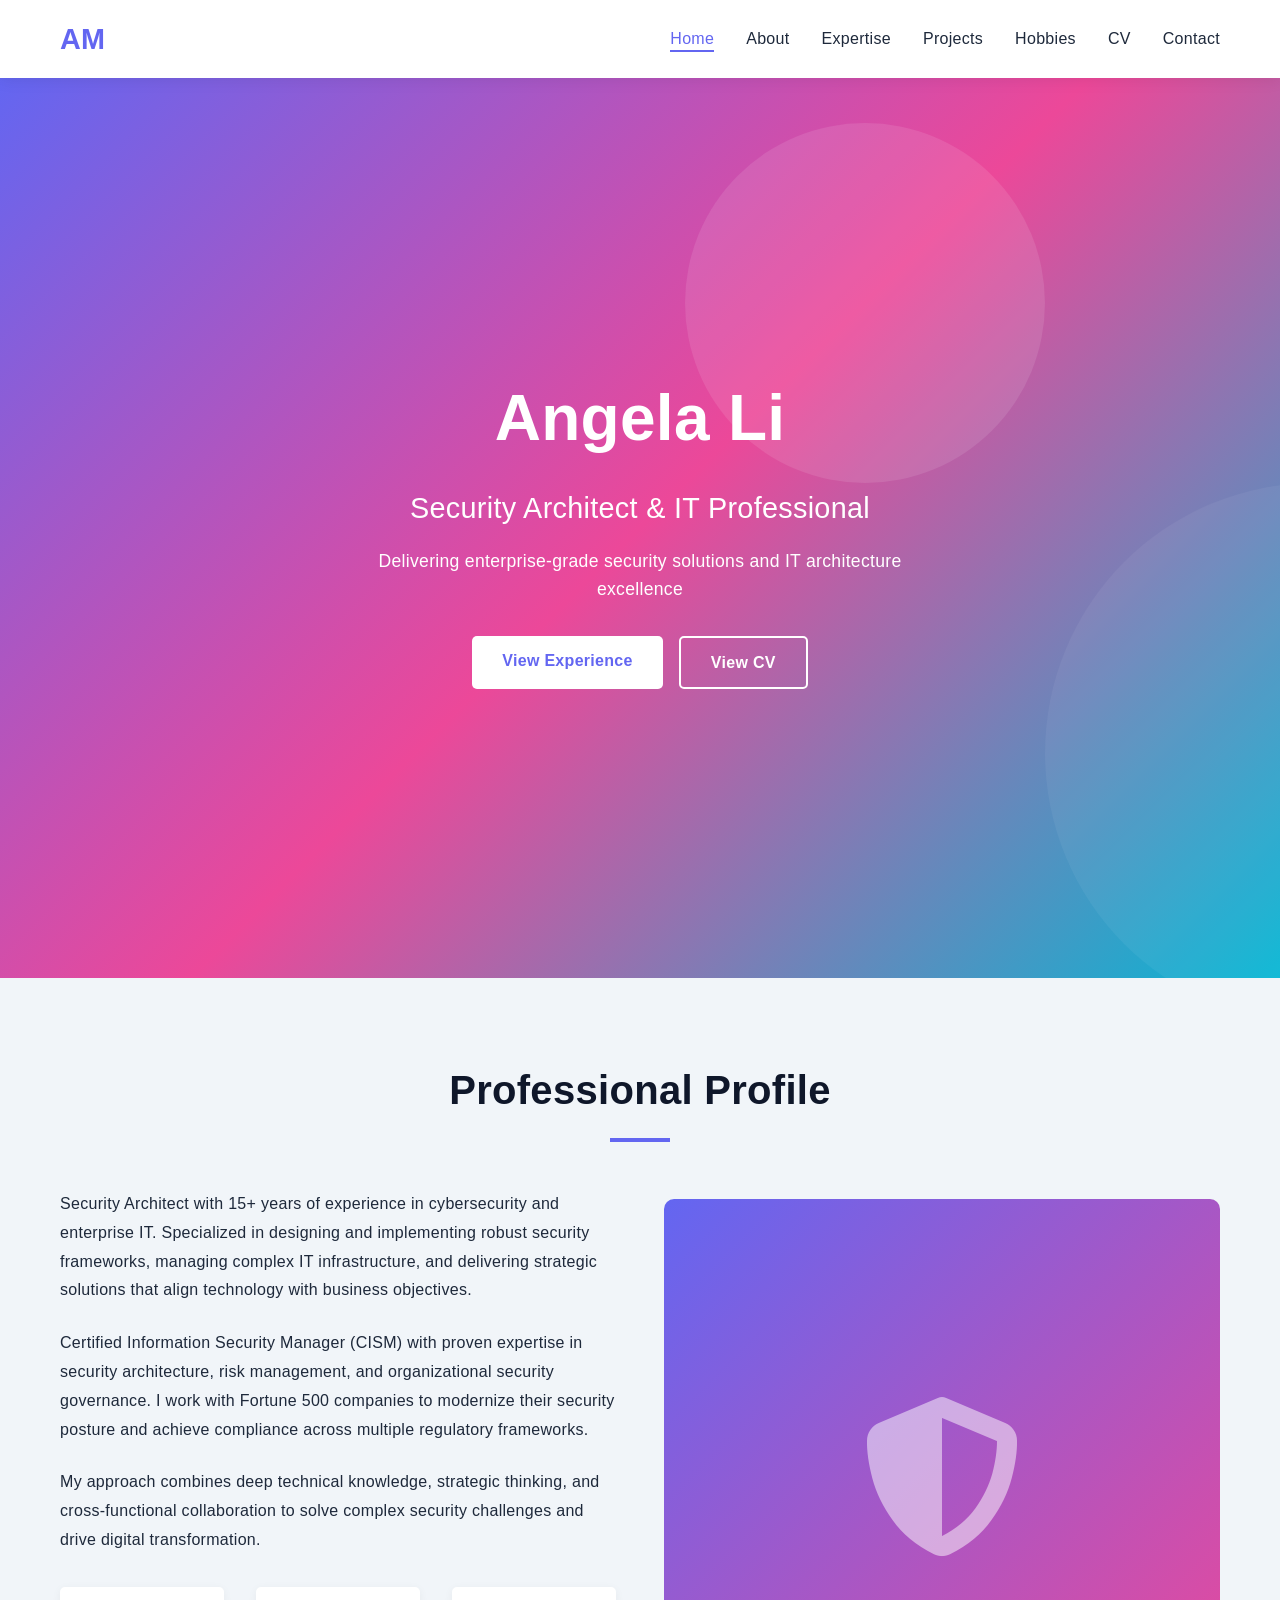
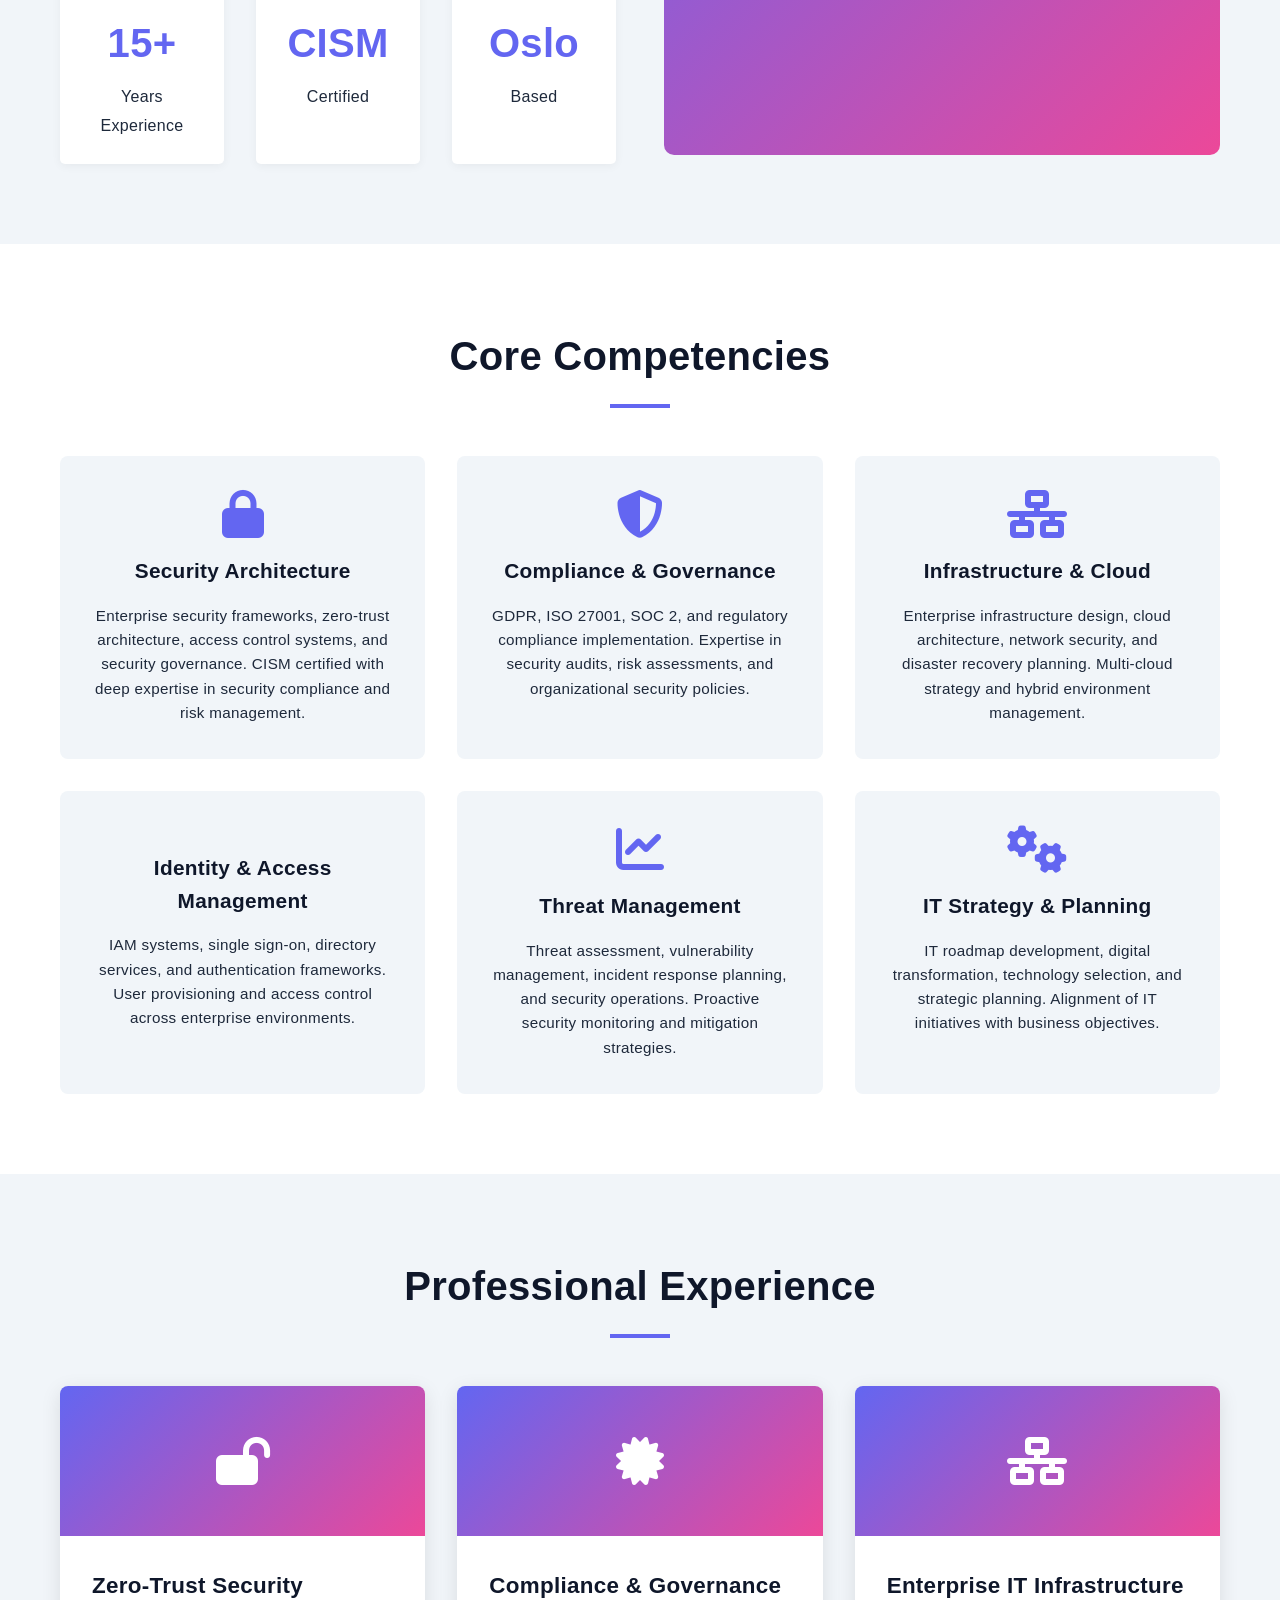
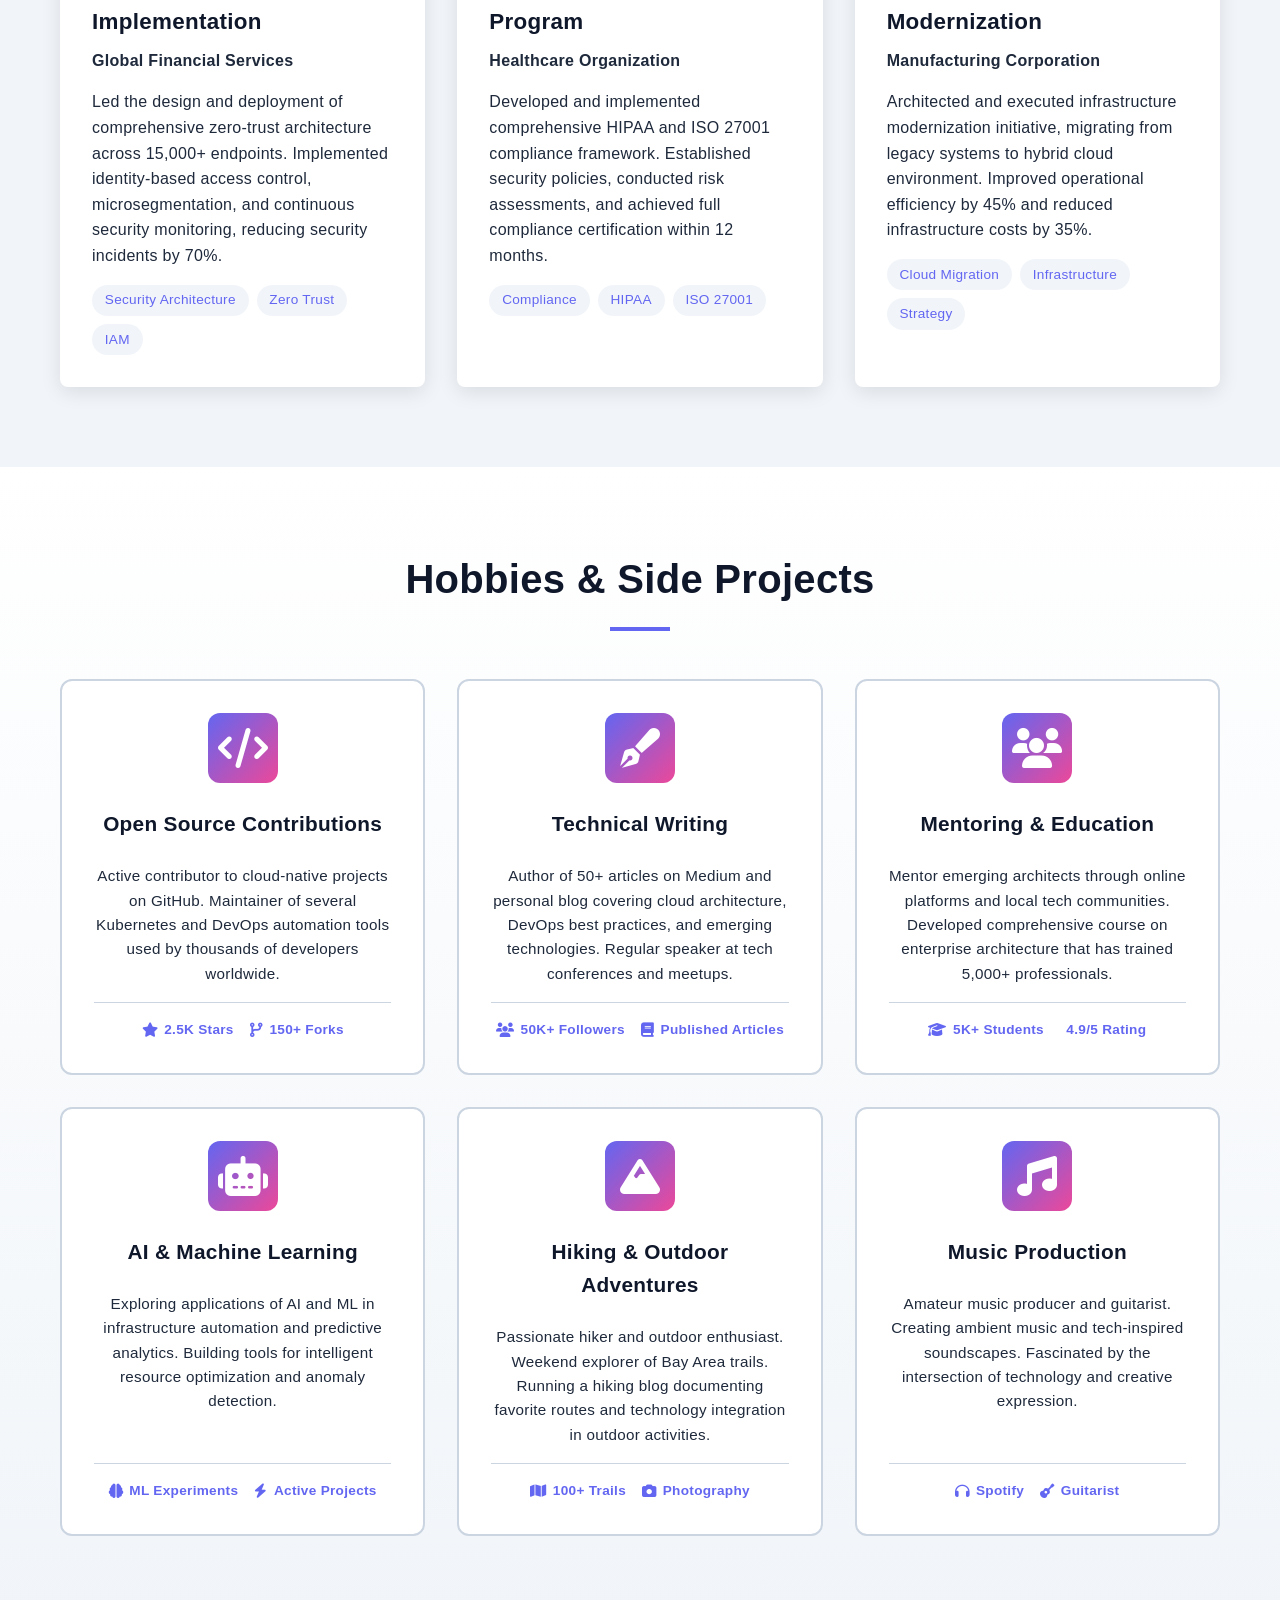
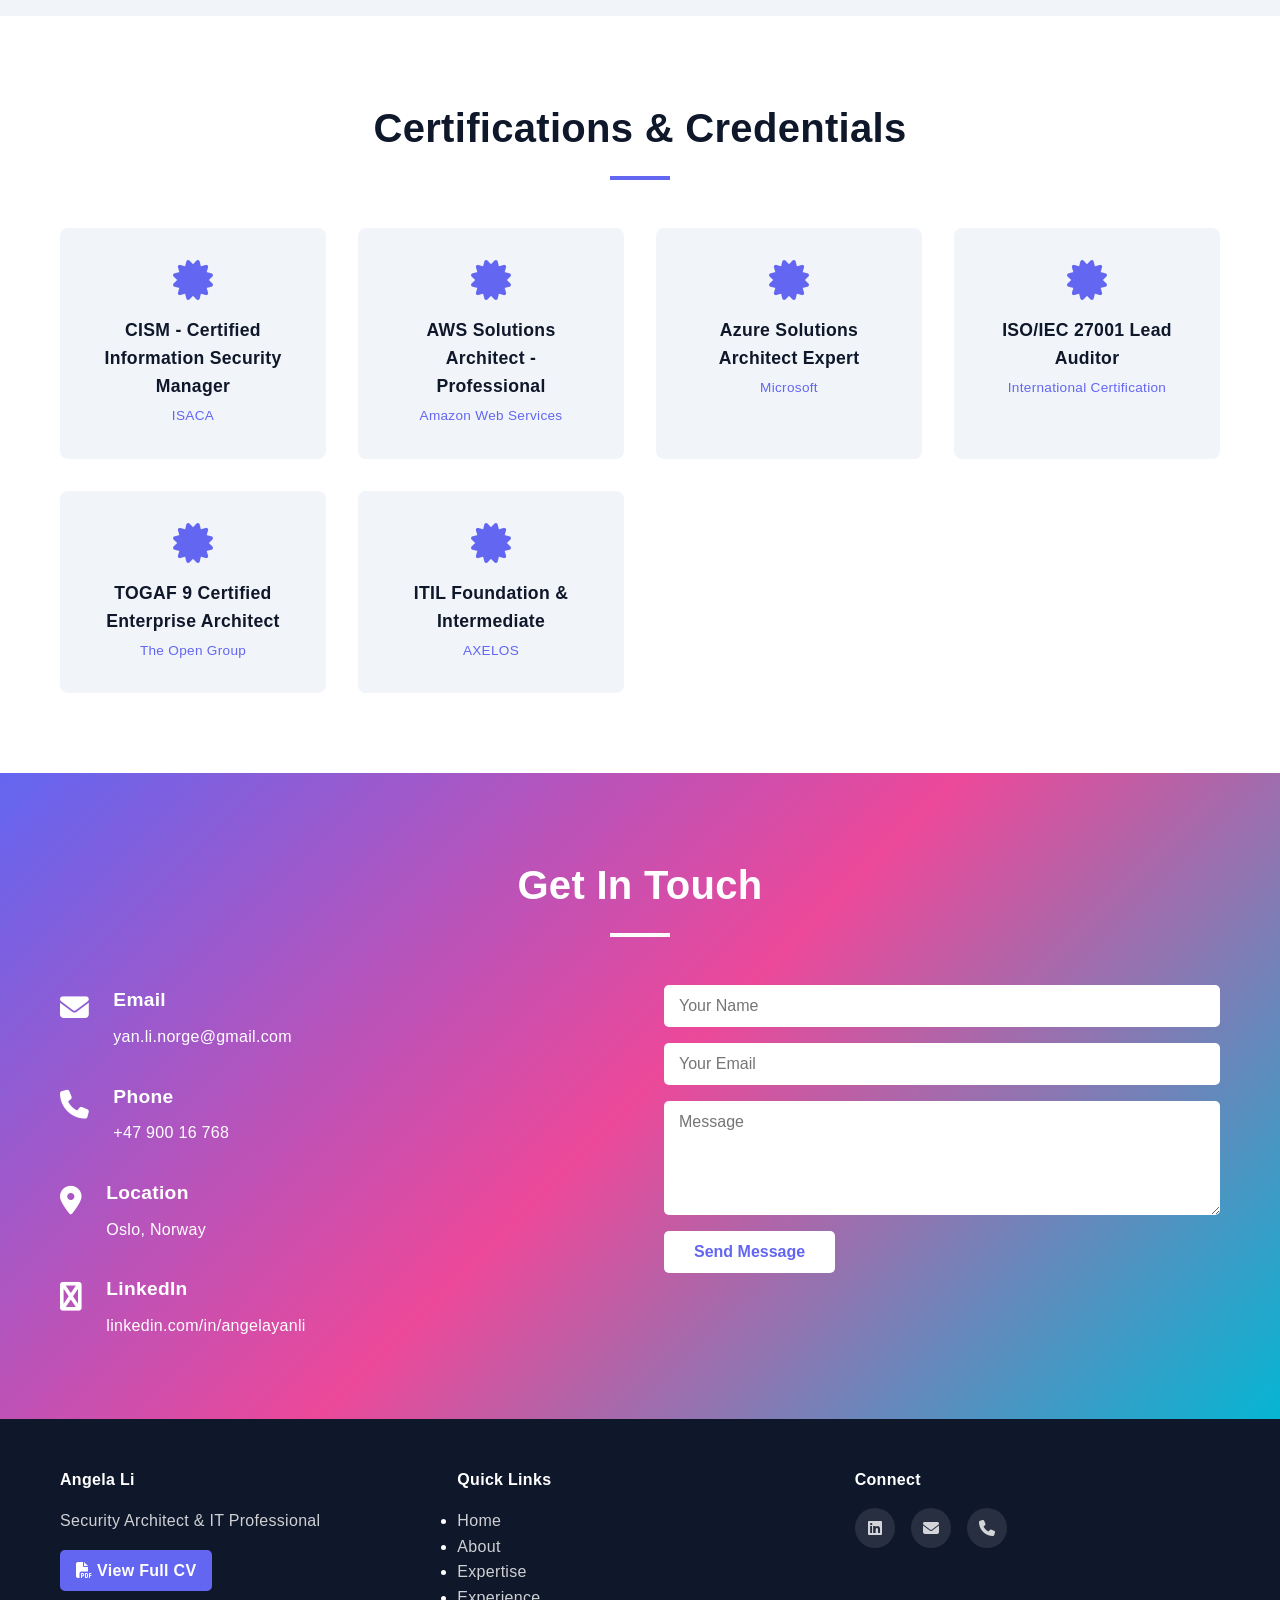
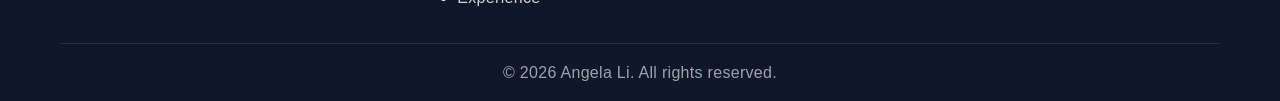
==== index.html @ ee113efd "Professional website optimization: Updated content, improved CV page, enhanced styling for interview" ====
<!DOCTYPE html>
<html lang="en">
<head>
    <meta charset="UTF-8">
    <meta name="viewport" content="width=device-width, initial-scale=1.0">
    <title>Alex Mitchell - IT Architect</title>
    <link rel="stylesheet" href="styles.css">
    <link rel="stylesheet" href="https://cdnjs.cloudflare.com/ajax/libs/font-awesome/6.4.0/css/all.min.css">
</head>
<body>
    <!-- Navigation -->
    <nav class="navbar">
        <div class="container">
            <div class="logo">
                <h1>AM</h1>
            </div>
            <ul class="nav-menu">
                <li><a href="#home" class="nav-link active">Home</a></li>
                <li><a href="#about" class="nav-link">About</a></li>
                <li><a href="#expertise" class="nav-link">Expertise</a></li>
                <li><a href="#projects" class="nav-link">Projects</a></li>
                <li><a href="#hobbies" class="nav-link">Hobbies</a></li>
                <li><a href="cv.html" class="nav-link">CV</a></li>
                <li><a href="#contact" class="nav-link">Contact</a></li>
            </ul>
            <div class="hamburger">
                <span></span>
                <span></span>
                <span></span>
            </div>
        </div>
    </nav>

    <!-- Hero Section -->
    <section id="home" class="hero">
        <div class="hero-content">
            <h2>Angela Li</h2>
            <p class="subtitle">Security Architect & IT Professional</p>
            <p class="description">Delivering enterprise-grade security solutions and IT architecture excellence</p>
            <div class="hero-buttons">
                <a href="#projects" class="btn btn-primary">View Experience</a>
                <a href="cv.html" class="btn btn-secondary">View CV</a>
            </div>
        </div>
        <div class="hero-background"></div>
    </section>

    <!-- About Section -->
    <section id="about" class="about">
        <div class="container">
            <div class="section-header">
                <h2>Professional Profile</h2>
                <div class="underline"></div>
            </div>
            <div class="about-content">
                <div class="about-text">
                    <p>Security Architect with 15+ years of experience in cybersecurity and enterprise IT. Specialized in designing and implementing robust security frameworks, managing complex IT infrastructure, and delivering strategic solutions that align technology with business objectives.</p>
                    <p>Certified Information Security Manager (CISM) with proven expertise in security architecture, risk management, and organizational security governance. I work with Fortune 500 companies to modernize their security posture and achieve compliance across multiple regulatory frameworks.</p>
                    <p>My approach combines deep technical knowledge, strategic thinking, and cross-functional collaboration to solve complex security challenges and drive digital transformation.</p>
                    <div class="stats">
                        <div class="stat">
                            <h3>15+</h3>
                            <p>Years Experience</p>
                        </div>
                        <div class="stat">
                            <h3>CISM</h3>
                            <p>Certified</p>
                        </div>
                        <div class="stat">
                            <h3>Oslo</h3>
                            <p>Based</p>
                        </div>
                    </div>
                </div>
                <div class="about-image">
                    <div class="profile-placeholder">
                        <i class="fas fa-shield-alt"></i>
                    </div>
                </div>
            </div>
        </div>
    </section>

    <!-- Expertise Section -->
    <section id="expertise" class="expertise">
        <div class="container">
            <div class="section-header">
                <h2>Core Competencies</h2>
                <div class="underline"></div>
            </div>
            <div class="expertise-grid">
                <div class="expertise-card">
                    <i class="fas fa-lock"></i>
                    <h3>Security Architecture</h3>
                    <p>Enterprise security frameworks, zero-trust architecture, access control systems, and security governance. CISM certified with deep expertise in security compliance and risk management.</p>
                </div>
                <div class="expertise-card">
                    <i class="fas fa-shield-alt"></i>
                    <h3>Compliance & Governance</h3>
                    <p>GDPR, ISO 27001, SOC 2, and regulatory compliance implementation. Expertise in security audits, risk assessments, and organizational security policies.</p>
                </div>
                <div class="expertise-card">
                    <i class="fas fa-network-wired"></i>
                    <h3>Infrastructure & Cloud</h3>
                    <p>Enterprise infrastructure design, cloud architecture, network security, and disaster recovery planning. Multi-cloud strategy and hybrid environment management.</p>
                </div>
                <div class="expertise-card">
                    <i class="fas fa-users-shield"></i>
                    <h3>Identity & Access Management</h3>
                    <p>IAM systems, single sign-on, directory services, and authentication frameworks. User provisioning and access control across enterprise environments.</p>
                </div>
                <div class="expertise-card">
                    <i class="fas fa-chart-line"></i>
                    <h3>Threat Management</h3>
                    <p>Threat assessment, vulnerability management, incident response planning, and security operations. Proactive security monitoring and mitigation strategies.</p>
                </div>
                <div class="expertise-card">
                    <i class="fas fa-cogs"></i>
                    <h3>IT Strategy & Planning</h3>
                    <p>IT roadmap development, digital transformation, technology selection, and strategic planning. Alignment of IT initiatives with business objectives.</p>
                </div>
            </div>
        </div>
    </section>

    <!-- Projects Section -->
    <section id="projects" class="projects">
        <div class="container">
            <div class="section-header">
                <h2>Professional Experience</h2>
                <div class="underline"></div>
            </div>
            <div class="projects-grid">
                <div class="project-card">
                    <div class="project-image">
                        <i class="fas fa-lock-open"></i>
                    </div>
                    <div class="project-info">
                        <h3>Zero-Trust Security Implementation</h3>
                        <p class="client">Global Financial Services</p>
                        <p>Led the design and deployment of comprehensive zero-trust architecture across 15,000+ endpoints. Implemented identity-based access control, microsegmentation, and continuous security monitoring, reducing security incidents by 70%.</p>
                        <div class="project-tags">
                            <span class="tag">Security Architecture</span>
                            <span class="tag">Zero Trust</span>
                            <span class="tag">IAM</span>
                        </div>
                    </div>
                </div>

                <div class="project-card">
                    <div class="project-image">
                        <i class="fas fa-certificate"></i>
                    </div>
                    <div class="project-info">
                        <h3>Compliance & Governance Program</h3>
                        <p class="client">Healthcare Organization</p>
                        <p>Developed and implemented comprehensive HIPAA and ISO 27001 compliance framework. Established security policies, conducted risk assessments, and achieved full compliance certification within 12 months.</p>
                        <div class="project-tags">
                            <span class="tag">Compliance</span>
                            <span class="tag">HIPAA</span>
                            <span class="tag">ISO 27001</span>
                        </div>
                    </div>
                </div>

                <div class="project-card">
                    <div class="project-image">
                        <i class="fas fa-network-wired"></i>
                    </div>
                    <div class="project-info">
                        <h3>Enterprise IT Infrastructure Modernization</h3>
                        <p class="client">Manufacturing Corporation</p>
                        <p>Architected and executed infrastructure modernization initiative, migrating from legacy systems to hybrid cloud environment. Improved operational efficiency by 45% and reduced infrastructure costs by 35%.</p>
                        <div class="project-tags">
                            <span class="tag">Cloud Migration</span>
                            <span class="tag">Infrastructure</span>
                            <span class="tag">Strategy</span>
                        </div>
                    </div>
                </div>
            </div>
        </div>
    </section>

    <!-- Hobbies & Side Projects Section -->
    <section id="hobbies" class="hobbies">
        <div class="container">
            <div class="section-header">
                <h2>Hobbies & Side Projects</h2>
                <div class="underline"></div>
            </div>
            <div class="hobbies-grid">
                <div class="hobby-card">
                    <div class="hobby-icon">
                        <i class="fas fa-code"></i>
                    </div>
                    <h3>Open Source Contributions</h3>
                    <p>Active contributor to cloud-native projects on GitHub. Maintainer of several Kubernetes and DevOps automation tools used by thousands of developers worldwide.</p>
                    <div class="hobby-meta">
                        <span class="meta-item"><i class="fas fa-star"></i> 2.5K Stars</span>
                        <span class="meta-item"><i class="fas fa-code-branch"></i> 150+ Forks</span>
                    </div>
                </div>

                <div class="hobby-card">
                    <div class="hobby-icon">
                        <i class="fas fa-pen-fancy"></i>
                    </div>
                    <h3>Technical Writing</h3>
                    <p>Author of 50+ articles on Medium and personal blog covering cloud architecture, DevOps best practices, and emerging technologies. Regular speaker at tech conferences and meetups.</p>
                    <div class="hobby-meta">
                        <span class="meta-item"><i class="fas fa-users"></i> 50K+ Followers</span>
                        <span class="meta-item"><i class="fas fa-book"></i> Published Articles</span>
                    </div>
                </div>

                <div class="hobby-card">
                    <div class="hobby-icon">
                        <i class="fas fa-users"></i>
                    </div>
                    <h3>Mentoring & Education</h3>
                    <p>Mentor emerging architects through online platforms and local tech communities. Developed comprehensive course on enterprise architecture that has trained 5,000+ professionals.</p>
                    <div class="hobby-meta">
                        <span class="meta-item"><i class="fas fa-graduation-cap"></i> 5K+ Students</span>
                        <span class="meta-item"><i class="fas fa-rating"></i> 4.9/5 Rating</span>
                    </div>
                </div>

                <div class="hobby-card">
                    <div class="hobby-icon">
                        <i class="fas fa-robot"></i>
                    </div>
                    <h3>AI & Machine Learning</h3>
                    <p>Exploring applications of AI and ML in infrastructure automation and predictive analytics. Building tools for intelligent resource optimization and anomaly detection.</p>
                    <div class="hobby-meta">
                        <span class="meta-item"><i class="fas fa-brain"></i> ML Experiments</span>
                        <span class="meta-item"><i class="fas fa-zap"></i> Active Projects</span>
                    </div>
                </div>

                <div class="hobby-card">
                    <div class="hobby-icon">
                        <i class="fas fa-mountain"></i>
                    </div>
                    <h3>Hiking & Outdoor Adventures</h3>
                    <p>Passionate hiker and outdoor enthusiast. Weekend explorer of Bay Area trails. Running a hiking blog documenting favorite routes and technology integration in outdoor activities.</p>
                    <div class="hobby-meta">
                        <span class="meta-item"><i class="fas fa-map"></i> 100+ Trails</span>
                        <span class="meta-item"><i class="fas fa-camera"></i> Photography</span>
                    </div>
                </div>

                <div class="hobby-card">
                    <div class="hobby-icon">
                        <i class="fas fa-music"></i>
                    </div>
                    <h3>Music Production</h3>
                    <p>Amateur music producer and guitarist. Creating ambient music and tech-inspired soundscapes. Fascinated by the intersection of technology and creative expression.</p>
                    <div class="hobby-meta">
                        <span class="meta-item"><i class="fas fa-headphones"></i> Spotify</span>
                        <span class="meta-item"><i class="fas fa-guitar"></i> Guitarist</span>
                    </div>
                </div>
            </div>
        </div>
    </section>

    <!-- Certifications Section -->
    <section class="certifications">
        <div class="container">
            <div class="section-header">
                <h2>Certifications & Credentials</h2>
                <div class="underline"></div>
            </div>
            <div class="certifications-grid">
                <div class="cert-item">
                    <i class="fas fa-certificate"></i>
                    <h4>CISM - Certified Information Security Manager</h4>
                    <p class="cert-issuer">ISACA</p>
                </div>
                <div class="cert-item">
                    <i class="fas fa-certificate"></i>
                    <h4>AWS Solutions Architect - Professional</h4>
                    <p class="cert-issuer">Amazon Web Services</p>
                </div>
                <div class="cert-item">
                    <i class="fas fa-certificate"></i>
                    <h4>Azure Solutions Architect Expert</h4>
                    <p class="cert-issuer">Microsoft</p>
                </div>
                <div class="cert-item">
                    <i class="fas fa-certificate"></i>
                    <h4>ISO/IEC 27001 Lead Auditor</h4>
                    <p class="cert-issuer">International Certification</p>
                </div>
                <div class="cert-item">
                    <i class="fas fa-certificate"></i>
                    <h4>TOGAF 9 Certified Enterprise Architect</h4>
                    <p class="cert-issuer">The Open Group</p>
                </div>
                <div class="cert-item">
                    <i class="fas fa-certificate"></i>
                    <h4>ITIL Foundation & Intermediate</h4>
                    <p class="cert-issuer">AXELOS</p>
                </div>
            </div>
        </div>
    </section>

    <!-- Contact Section -->
    <section id="contact" class="contact">
        <div class="container">
            <div class="section-header" style="color: var(--white);">
                <h2 style="color: var(--white);">Get In Touch</h2>
                <div class="underline" style="background-color: var(--white);"></div>
            </div>
            <div class="contact-content">
                <div class="contact-info">
                    <div class="contact-item">
                        <i class="fas fa-envelope"></i>
                        <div>
                            <h4>Email</h4>
                            <p><a href="mailto:yan.li.norge@gmail.com">yan.li.norge@gmail.com</a></p>
                        </div>
                    </div>
                    <div class="contact-item">
                        <i class="fas fa-phone"></i>
                        <div>
                            <h4>Phone</h4>
                            <p><a href="tel:+4790016768">+47 900 16 768</a></p>
                        </div>
                    </div>
                    <div class="contact-item">
                        <i class="fas fa-map-marker-alt"></i>
                        <div>
                            <h4>Location</h4>
                            <p>Oslo, Norway</p>
                        </div>
                    </div>
                    <div class="contact-item">
                        <i class="fas fa-linkedin"></i>
                        <div>
                            <h4>LinkedIn</h4>
                            <p><a href="https://linkedin.com/in/angelayanli">linkedin.com/in/angelayanli</a></p>
                        </div>
                    </div>
                </div>
                <form class="contact-form">
                    <input type="text" placeholder="Your Name" required>
                    <input type="email" placeholder="Your Email" required>
                    <textarea placeholder="Message" rows="5" required></textarea>
                    <button type="submit" class="btn btn-primary">Send Message</button>
                </form>
            </div>
        </div>
    </section>

    <!-- Footer -->
    <footer class="footer">
        <div class="container">
            <div class="footer-content">
                <div class="footer-section">
                    <h4>Angela Li</h4>
                    <p>Security Architect & IT Professional</p>
                    <p class="footer-cta"><a href="cv.html" class="cv-link"><i class="fas fa-file-pdf"></i> View Full CV</a></p>
                </div>
                <div class="footer-section">
                    <h4>Quick Links</h4>
                    <ul>
                        <li><a href="#home">Home</a></li>
                        <li><a href="#about">About</a></li>
                        <li><a href="#expertise">Expertise</a></li>
                        <li><a href="#projects">Experience</a></li>
                    </ul>
                </div>
                <div class="footer-section">
                    <h4>Connect</h4>
                    <div class="social-links">
                        <a href="https://linkedin.com/in/angelayanli" class="social-link" title="LinkedIn"><i class="fab fa-linkedin"></i></a>
                        <a href="mailto:yan.li.norge@gmail.com" class="social-link" title="Email"><i class="fas fa-envelope"></i></a>
                        <a href="tel:+4790016768" class="social-link" title="Phone"><i class="fas fa-phone"></i></a>
                    </div>
                </div>
            </div>
            <div class="footer-bottom">
                <p>&copy; 2026 Angela Li. All rights reserved.</p>
            </div>
        </div>
    </footer>

    <script src="script.js"></script>
</body>
</html>
---- styles.css ----
/* Reset & Base Styles */
* {
    margin: 0;
    padding: 0;
    box-sizing: border-box;
}

:root {
    --primary-color: #6366f1;
    --secondary-color: #ec4899;
    --tertiary-color: #06b6d4;
    --dark-color: #0f172a;
    --light-color: #f1f5f9;
    --text-color: #1e293b;
    --border-color: #cbd5e1;
    --accent-color: #f59e0b;
    --white: #ffffff;
    --gradient-1: linear-gradient(135deg, #6366f1 0%, #ec4899 100%);
    --gradient-2: linear-gradient(135deg, #06b6d4 0%, #6366f1 100%);
}

html {
    scroll-behavior: smooth;
}

body {
    font-family: 'Segoe UI', Tahoma, Geneva, Verdana, sans-serif;
    color: var(--text-color);
    line-height: 1.6;
    background-color: var(--white);
    letter-spacing: 0.3px;
}

.container {
    max-width: 1200px;
    margin: 0 auto;
    padding: 0 20px;
}

/* Navigation */
.navbar {
    background-color: var(--white);
    box-shadow: 0 2px 15px rgba(0, 0, 0, 0.08);
    position: sticky;
    top: 0;
    z-index: 1000;
}

.navbar .container {
    display: flex;
    justify-content: space-between;
    align-items: center;
    padding: 1rem 20px;
}

.logo h1 {
    font-size: 1.8rem;
    color: var(--primary-color);
    font-weight: 700;
}

.nav-menu {
    display: flex;
    list-style: none;
    gap: 2rem;
}

.nav-link {
    text-decoration: none;
    color: var(--text-color);
    font-weight: 500;
    transition: color 0.3s ease;
    position: relative;
}

.nav-link:hover,
.nav-link.active {
    color: var(--primary-color);
}

.nav-link.active::after {
    content: '';
    position: absolute;
    bottom: -5px;
    left: 0;
    right: 0;
    height: 2px;
    background-color: var(--primary-color);
}

.hamburger {
    display: none;
    flex-direction: column;
    cursor: pointer;
}

.hamburger span {
    width: 25px;
    height: 3px;
    background-color: var(--text-color);
    margin: 5px 0;
    transition: 0.3s;
}

/* Hero Section */
.hero {
    min-height: 100vh;
    display: flex;
    align-items: center;
    justify-content: center;
    position: relative;
    overflow: hidden;
    background: linear-gradient(135deg, #6366f1 0%, #ec4899 50%, #06b6d4 100%);
    color: var(--white);
}

.hero-background {
    position: absolute;
    top: 0;
    right: 0;
    width: 50%;
    height: 100%;
    background: url('data:image/svg+xml,<svg xmlns="http://www.w3.org/2000/svg" viewBox="0 0 400 400"><circle cx="100" cy="100" r="80" fill="rgba(255,255,255,0.1)"/><circle cx="300" cy="300" r="120" fill="rgba(255,255,255,0.05)"/></svg>');
    background-size: cover;
}

.hero-content {
    position: relative;
    z-index: 1;
    text-align: center;
    max-width: 600px;
}

.hero-content h2 {
    font-size: 4rem;
    font-weight: 700;
    margin-bottom: 1rem;
    animation: slideInDown 0.8s ease;
}

.subtitle {
    font-size: 1.8rem;
    margin-bottom: 1rem;
    font-weight: 300;
    animation: slideInUp 0.8s ease 0.2s both;
}

.description {
    font-size: 1.1rem;
    margin-bottom: 2rem;
    opacity: 0.95;
    animation: slideInUp 0.8s ease 0.4s both;
}

.hero-buttons {
    display: flex;
    gap: 1rem;
    justify-content: center;
    flex-wrap: wrap;
    animation: slideInUp 0.8s ease 0.6s both;
}

/* Buttons */
.btn {
    display: inline-block;
    padding: 12px 30px;
    border-radius: 5px;
    text-decoration: none;
    font-weight: 600;
    transition: all 0.3s ease;
    border: none;
    cursor: pointer;
    font-size: 1rem;
}

.btn-primary {
    background-color: var(--white);
    color: var(--primary-color);
}

.btn-primary:hover {
    transform: translateY(-3px);
    box-shadow: 0 10px 20px rgba(0, 0, 0, 0.2);
}

.btn-secondary {
    background-color: transparent;
    color: var(--white);
    border: 2px solid var(--white);
}

.btn-secondary:hover {
    background-color: var(--white);
    color: var(--primary-color);
}

/* Sections */
section {
    padding: 5rem 0;
}

.section-header {
    text-align: center;
    margin-bottom: 3rem;
}

.section-header h2 {
    font-size: 2.5rem;
    color: var(--dark-color);
    margin-bottom: 1rem;
}

.underline {
    width: 60px;
    height: 4px;
    background-color: var(--primary-color);
    margin: 0 auto;
}

/* About Section */
.about {
    background-color: var(--light-color);
}

.about-content {
    display: grid;
    grid-template-columns: 1fr 1fr;
    gap: 3rem;
    align-items: center;
}

.about-text p {
    margin-bottom: 1.5rem;
    color: var(--text-color);
    font-size: 1rem;
    line-height: 1.8;
}

.stats {
    display: grid;
    grid-template-columns: repeat(3, 1fr);
    gap: 2rem;
    margin-top: 2rem;
}

.stat {
    text-align: center;
    padding: 1.5rem;
    background-color: var(--white);
    border-radius: 5px;
    box-shadow: 0 2px 10px rgba(0, 0, 0, 0.05);
}

.stat h3 {
    font-size: 2.5rem;
    color: var(--primary-color);
    margin-bottom: 0.5rem;
}

.stat p {
    color: var(--text-color);
    margin: 0;
}

.profile-placeholder {
    width: 100%;
    aspect-ratio: 1;
    background: linear-gradient(135deg, var(--primary-color) 0%, var(--secondary-color) 100%);
    border-radius: 10px;
    display: flex;
    align-items: center;
    justify-content: center;
}

.profile-placeholder i {
    font-size: 10rem;
    color: var(--white);
    opacity: 0.5;
}

/* Expertise Section */
.expertise {
    background-color: var(--white);
}

.expertise-grid {
    display: grid;
    grid-template-columns: repeat(auto-fit, minmax(300px, 1fr));
    gap: 2rem;
}

.expertise-card {
    background-color: var(--light-color);
    padding: 2rem;
    border-radius: 8px;
    text-align: center;
    transition: all 0.3s ease;
    border: 2px solid transparent;
}

.expertise-card:hover {
    transform: translateY(-10px);
    border-color: var(--primary-color);
    box-shadow: 0 10px 30px rgba(0, 102, 204, 0.2);
}

.expertise-card i {
    font-size: 3rem;
    color: var(--primary-color);
    margin-bottom: 1rem;
}

.expertise-card h3 {
    font-size: 1.3rem;
    margin-bottom: 1rem;
    color: var(--dark-color);
}

.expertise-card p {
    color: var(--text-color);
    font-size: 0.95rem;
    line-height: 1.6;
}

/* Projects Section */
.projects {
    background-color: var(--light-color);
}

.projects-grid {
    display: grid;
    grid-template-columns: repeat(auto-fit, minmax(350px, 1fr));
    gap: 2rem;
}

.project-card {
    background-color: var(--white);
    border-radius: 8px;
    overflow: hidden;
    box-shadow: 0 5px 20px rgba(0, 0, 0, 0.1);
    transition: all 0.3s ease;
}

.project-card:hover {
    transform: translateY(-10px);
    box-shadow: 0 15px 40px rgba(0, 0, 0, 0.15);
}

.project-image {
    background: linear-gradient(135deg, var(--primary-color) 0%, var(--secondary-color) 100%);
    height: 150px;
    display: flex;
    align-items: center;
    justify-content: center;
}

.project-image i {
    font-size: 3rem;
    color: var(--white);
}

.project-info {
    padding: 2rem;
}

.project-info h3 {
    font-size: 1.4rem;
    margin-bottom: 0.5rem;
    color: var(--dark-color);
}

.client {
    color: var(--primary-color);
    font-weight: 600;
    margin-bottom: 1rem !important;
}

.project-info p {
    color: var(--text-color);
    margin-bottom: 1rem;
    line-height: 1.6;
}

.project-tags {
    display: flex;
    gap: 0.5rem;
    flex-wrap: wrap;
}

.tag {
    background-color: var(--light-color);
    color: var(--primary-color);
    padding: 0.3rem 0.8rem;
    border-radius: 20px;
    font-size: 0.85rem;
    font-weight: 500;
}

/* Hobbies Section */
.hobbies {
    background: linear-gradient(180deg, var(--white) 0%, var(--light-color) 100%);
}

.hobbies-grid {
    display: grid;
    grid-template-columns: repeat(auto-fit, minmax(320px, 1fr));
    gap: 2rem;
}

.hobby-card {
    background-color: var(--white);
    padding: 2rem;
    border-radius: 12px;
    border: 2px solid var(--border-color);
    text-align: center;
    transition: all 0.3s ease;
    display: flex;
    flex-direction: column;
    gap: 1rem;
}

.hobby-card:hover {
    border-color: var(--primary-color);
    transform: translateY(-10px);
    box-shadow: 0 15px 40px rgba(99, 102, 241, 0.15);
}

.hobby-icon {
    display: inline-flex;
    width: 70px;
    height: 70px;
    align-items: center;
    justify-content: center;
    background: linear-gradient(135deg, var(--primary-color) 0%, var(--secondary-color) 100%);
    border-radius: 12px;
    margin: 0 auto;
    font-size: 2.5rem;
    color: var(--white);
}

.hobby-card h3 {
    font-size: 1.3rem;
    color: var(--dark-color);
    margin: 0.5rem 0;
}

.hobby-card p {
    color: var(--text-color);
    font-size: 0.95rem;
    line-height: 1.6;
    flex-grow: 1;
}

.hobby-meta {
    display: flex;
    gap: 1rem;
    justify-content: center;
    flex-wrap: wrap;
    padding-top: 1rem;
    border-top: 1px solid var(--border-color);
}

.meta-item {
    display: inline-flex;
    align-items: center;
    gap: 0.4rem;
    font-size: 0.85rem;
    color: var(--primary-color);
    font-weight: 600;
}

.meta-item i {
    font-size: 0.9rem;
}

/* Certifications Section */
.certifications {
    background-color: var(--white);
}

.certifications-grid {
    display: grid;
    grid-template-columns: repeat(auto-fit, minmax(250px, 1fr));
    gap: 2rem;
}

.cert-item {
    background-color: var(--light-color);
    padding: 2rem;
    border-radius: 8px;
    text-align: center;
    transition: all 0.3s ease;
}

.cert-item:hover {
    background-color: var(--primary-color);
    color: var(--white);
}

.cert-item i {
    font-size: 2.5rem;
    color: var(--primary-color);
    margin-bottom: 1rem;
}

.cert-item:hover i {
    color: var(--white);
}

.cert-item h4 {
    font-size: 1.1rem;
    color: var(--dark-color);
}

.cert-item:hover h4 {
    color: var(--white);
}

.cert-issuer {
    font-size: 0.85rem;
    color: var(--primary-color);
    margin-top: 0.3rem;
    font-weight: 500;
}

.cert-item:hover .cert-issuer {
    color: var(--white);
}

/* Contact Section */
.contact {
    background: linear-gradient(135deg, #6366f1 0%, #ec4899 50%, #06b6d4 100%);
    color: var(--white);
}

.contact-content {
    display: grid;
    grid-template-columns: 1fr 1fr;
    gap: 3rem;
}

.contact-info {
    display: flex;
    flex-direction: column;
    gap: 2rem;
}

.contact-item {
    display: flex;
    gap: 1.5rem;
    align-items: flex-start;
}

.contact-item i {
    font-size: 1.8rem;
    margin-top: 0.5rem;
    flex-shrink: 0;
}

.contact-item h4 {
    font-size: 1.2rem;
    margin-bottom: 0.5rem;
}

.contact-item a {
    color: var(--white);
    text-decoration: none;
    transition: opacity 0.3s ease;
}

.contact-item a:hover {
    opacity: 0.8;
}

.contact-form {
    display: flex;
    flex-direction: column;
    gap: 1rem;
}

.contact-form input,
.contact-form textarea {
    padding: 12px 15px;
    border: none;
    border-radius: 5px;
    font-family: inherit;
    font-size: 1rem;
}

.contact-form button {
    align-self: flex-start;
}

/* Footer */
.footer {
    background-color: var(--dark-color);
    color: var(--white);
    padding: 3rem 0 1rem;
}

.footer-content {
    display: grid;
    grid-template-columns: repeat(auto-fit, minmax(250px, 1fr));
    gap: 2rem;
    margin-bottom: 2rem;
}

.footer-section h4 {
    margin-bottom: 1rem;
    color: var(--white);
}

.footer-section p {
    color: rgba(255, 255, 255, 0.8);
    margin-bottom: 0.5rem;
}

.footer-section a {
    color: rgba(255, 255, 255, 0.8);
    text-decoration: none;
    transition: color 0.3s ease;
}

.footer-section a:hover {
    color: var(--primary-color);
}

.footer-cta {
    margin-top: 1rem;
}

.cv-link {
    display: inline-block;
    padding: 0.5rem 1rem;
    background-color: var(--primary-color);
    color: var(--white) !important;
    border-radius: 5px;
    font-weight: 600;
    transition: all 0.3s ease;
}

.cv-link:hover {
    background-color: var(--secondary-color);
    transform: translateY(-2px);
}

.social-links {
    display: flex;
    gap: 1rem;
}

.social-link {
    display: inline-flex;
    width: 40px;
    height: 40px;
    align-items: center;
    justify-content: center;
    background-color: rgba(255, 255, 255, 0.1);
    border-radius: 50%;
    transition: all 0.3s ease;
}

.social-link:hover {
    background-color: var(--primary-color);
}

.footer-bottom {
    border-top: 1px solid rgba(255, 255, 255, 0.1);
    padding-top: 1rem;
    text-align: center;
    color: rgba(255, 255, 255, 0.6);
}

/* Animations */
@keyframes slideInDown {
    from {
        opacity: 0;
        transform: translateY(-30px);
    }
    to {
        opacity: 1;
        transform: translateY(0);
    }
}

@keyframes slideInUp {
    from {
        opacity: 0;
        transform: translateY(30px);
    }
    to {
        opacity: 1;
        transform: translateY(0);
    }
}

/* Responsive Design */
@media (max-width: 768px) {
    .nav-menu {
        gap: 1rem;
    }

    .hamburger {
        display: flex;
    }

    .nav-menu {
        display: none;
    }

    .hero-content h2 {
        font-size: 2.5rem;
    }

    .subtitle {
        font-size: 1.4rem;
    }

    .hero-buttons {
        flex-direction: column;
    }

    .btn {
        width: 100%;
        text-align: center;
    }

    .section-header h2 {
        font-size: 2rem;
    }

    .about-content {
        grid-template-columns: 1fr;
    }

    .stats {
        grid-template-columns: 1fr;
    }

    .expertise-grid {
        grid-template-columns: 1fr;
    }

    .projects-grid {
        grid-template-columns: 1fr;
    }

    .contact-content {
        grid-template-columns: 1fr;
    }

    .footer-content {
        grid-template-columns: 1fr;
        text-align: center;
    }

    .social-links {
        justify-content: center;
    }
}

@media (max-width: 480px) {
    .hero-content h2 {
        font-size: 2rem;
    }

    .subtitle {
        font-size: 1.1rem;
    }

    .section-header h2 {
        font-size: 1.5rem;
    }

    .expertise-card,
    .project-card,
    .cert-item {
        padding: 1.5rem;
    }

    .logo h1 {
        font-size: 1.4rem;
    }
}
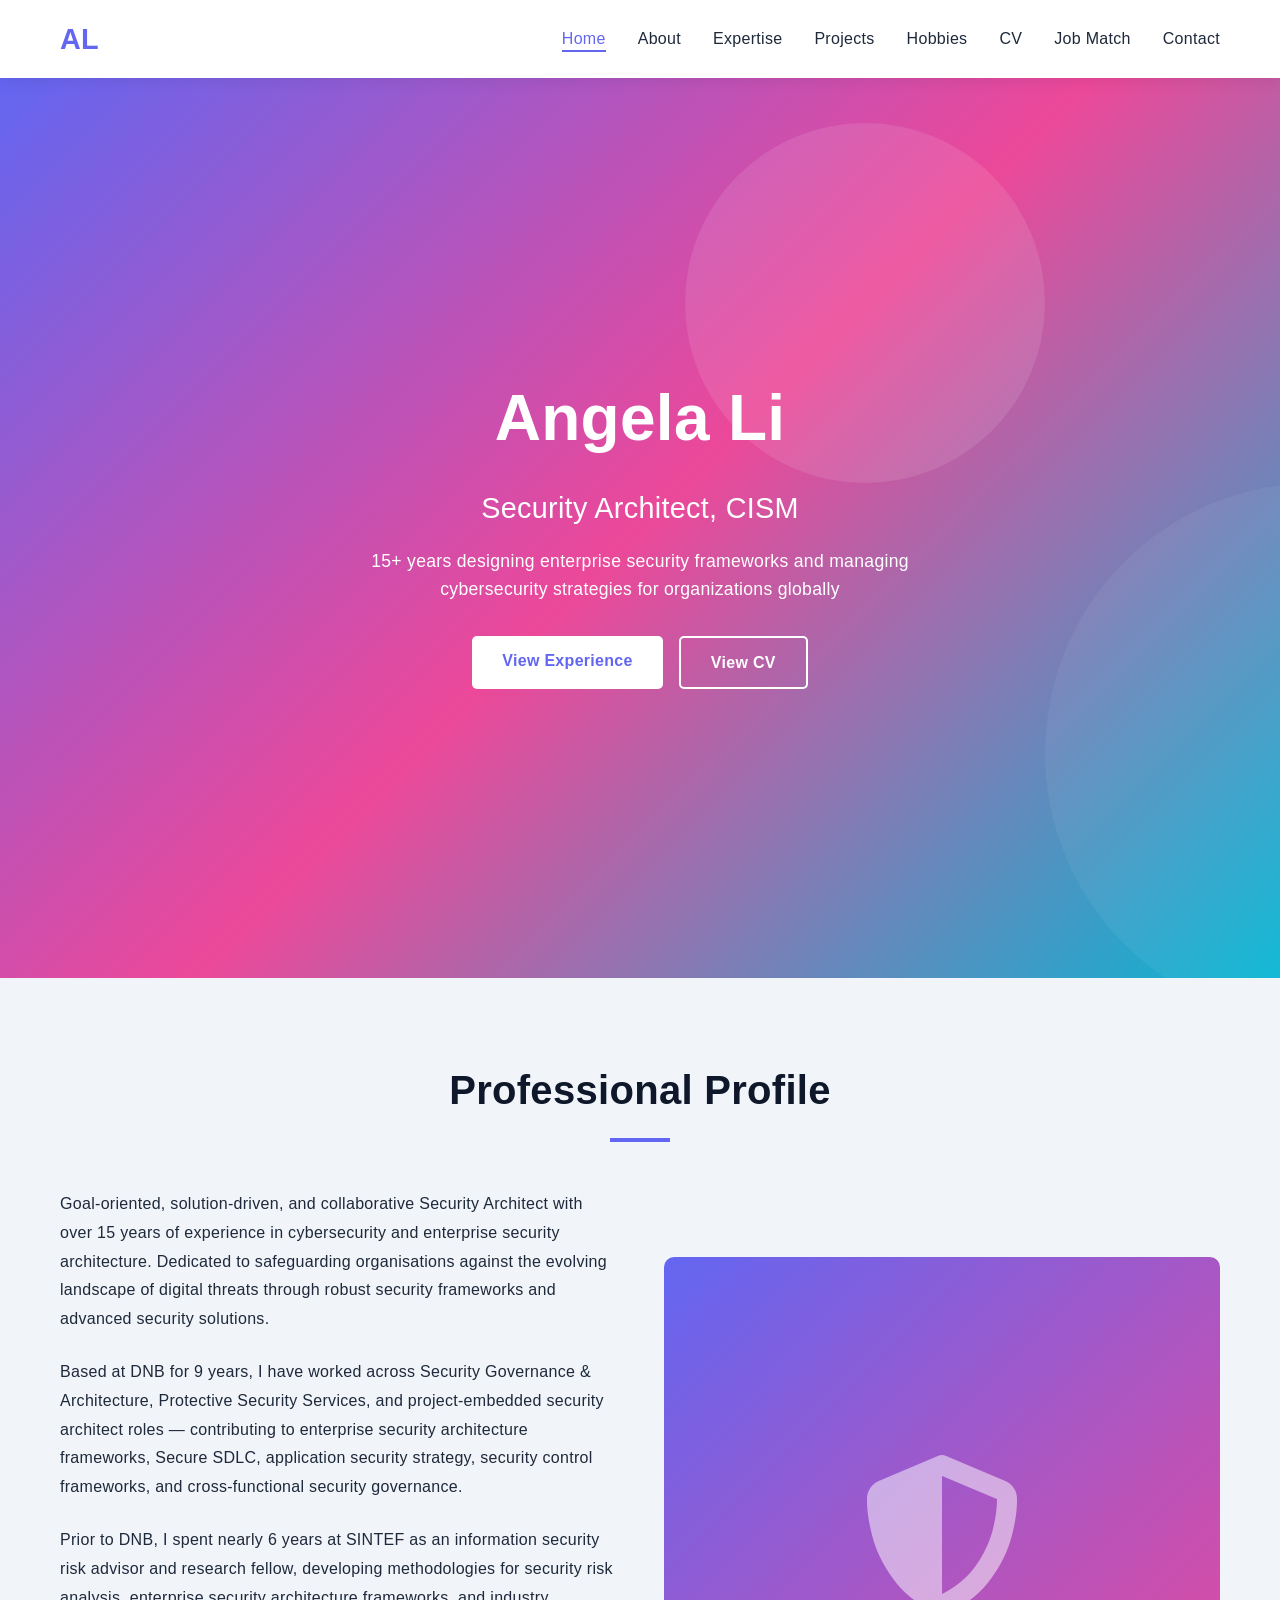
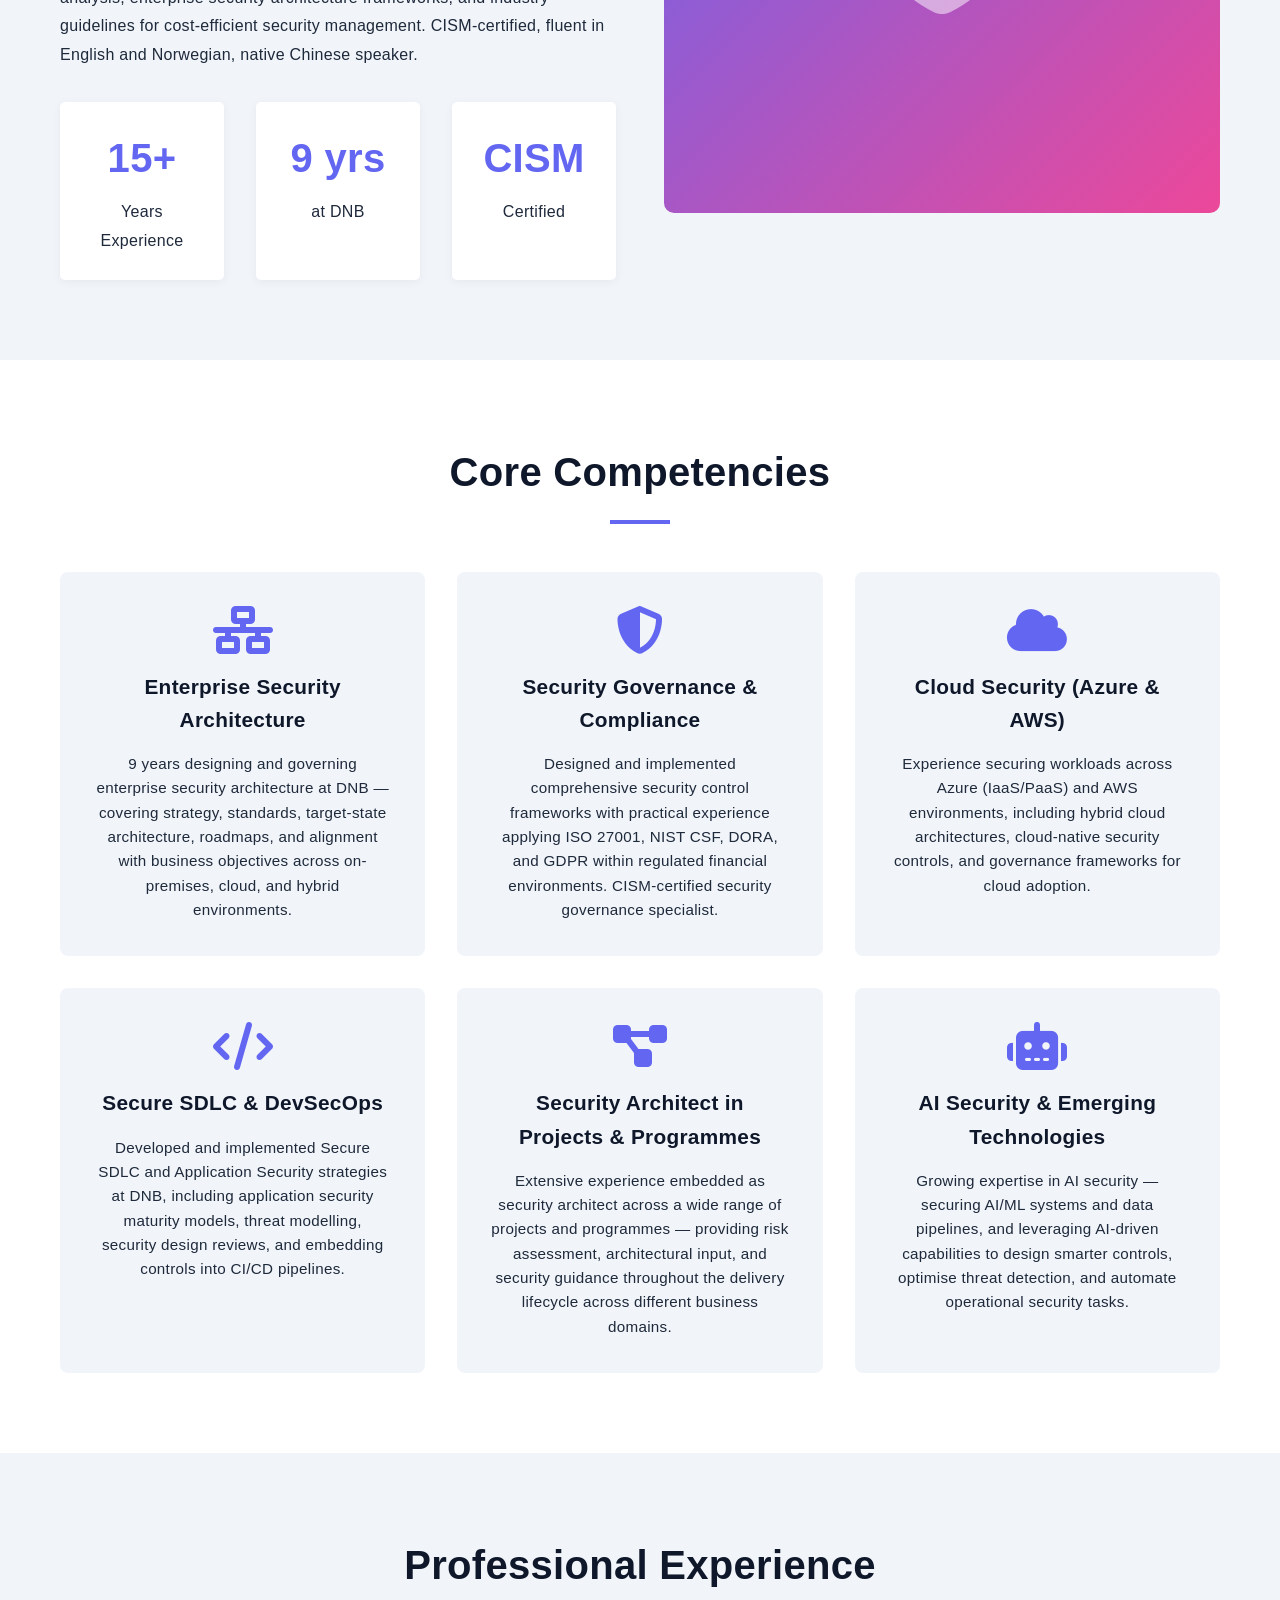
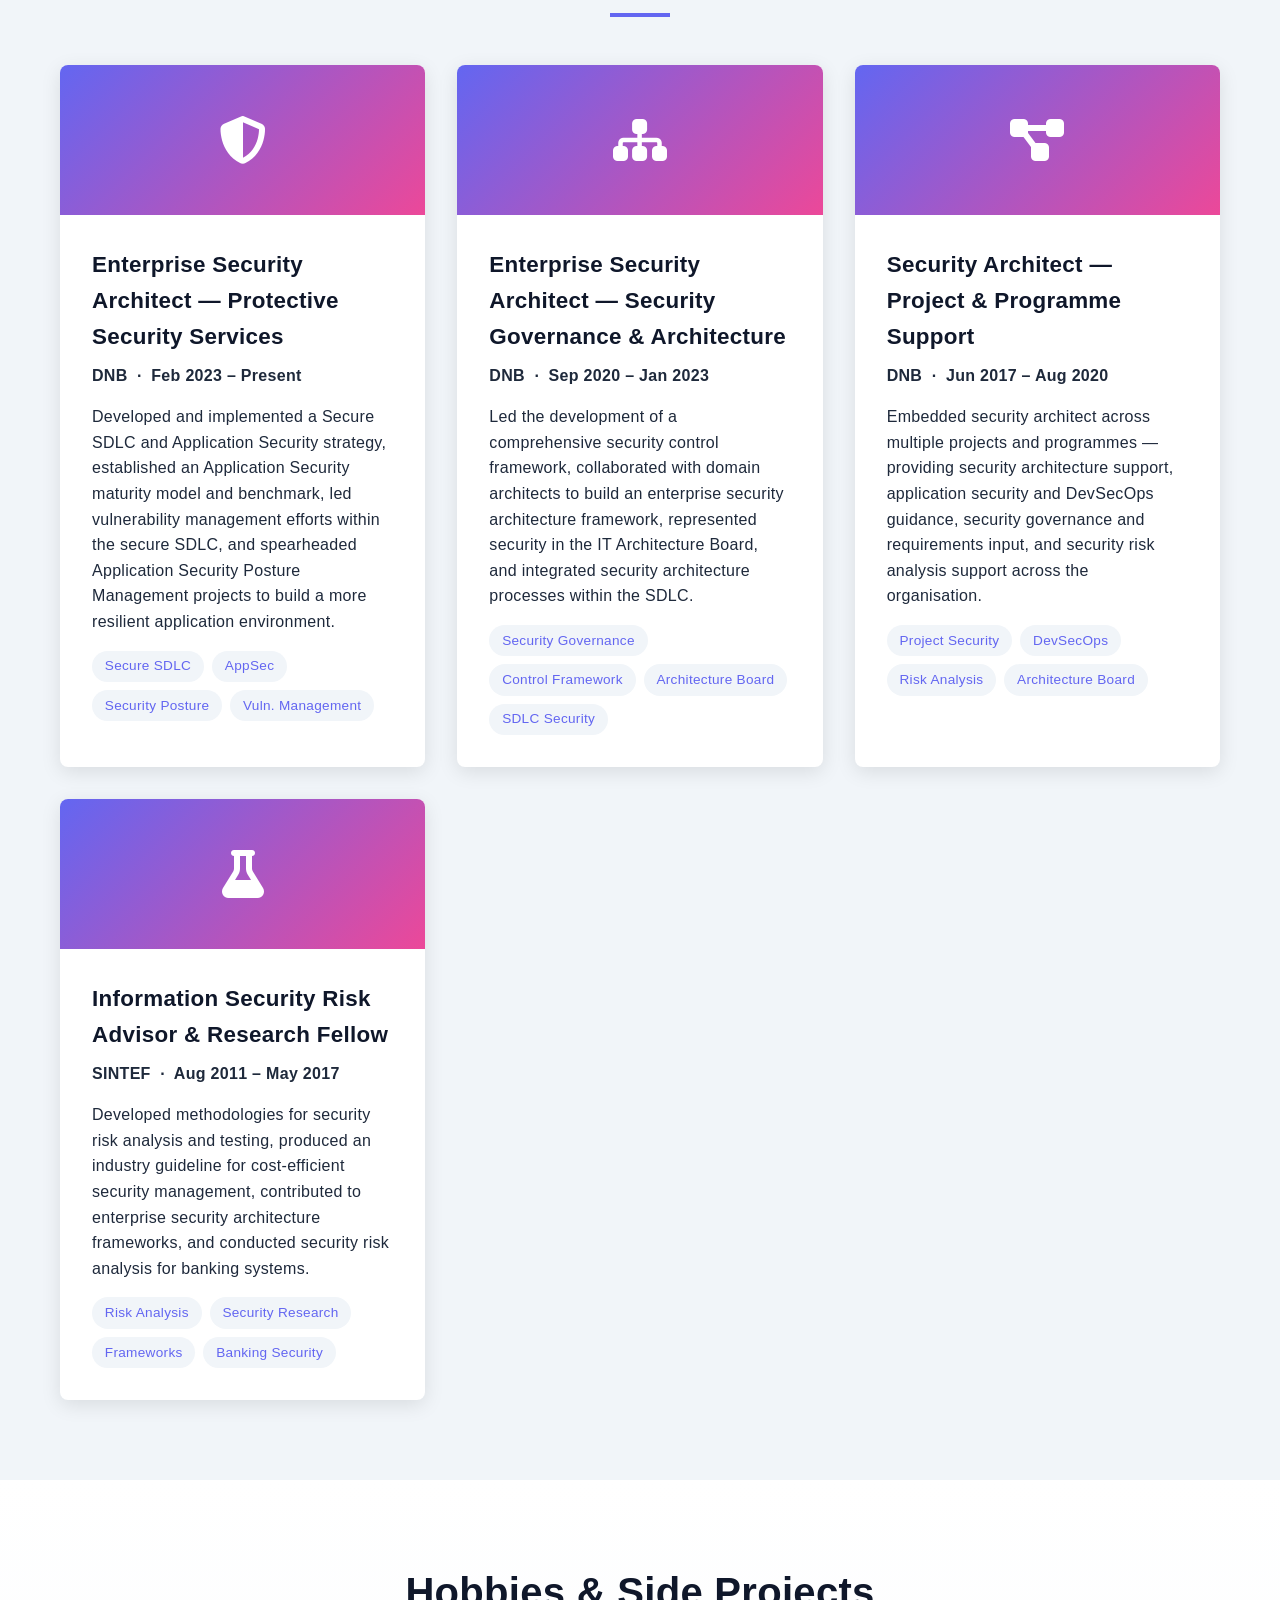
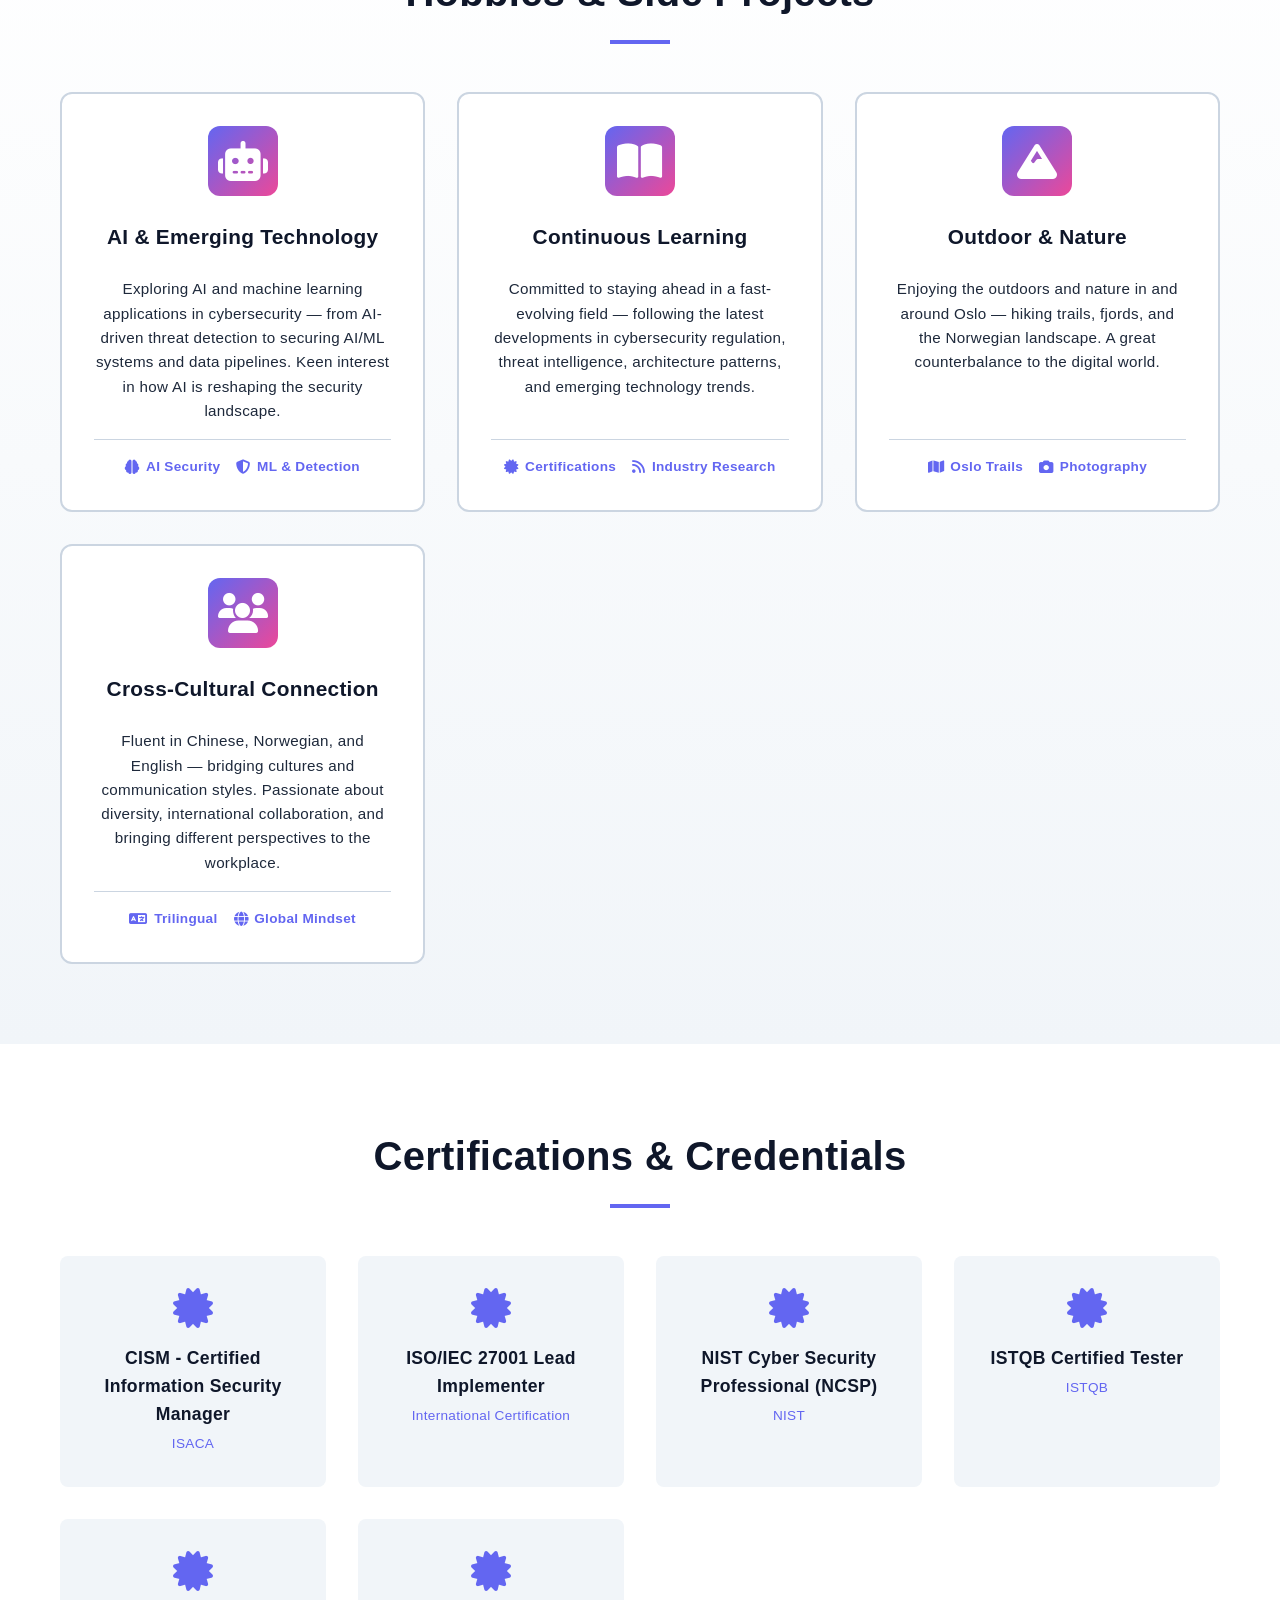
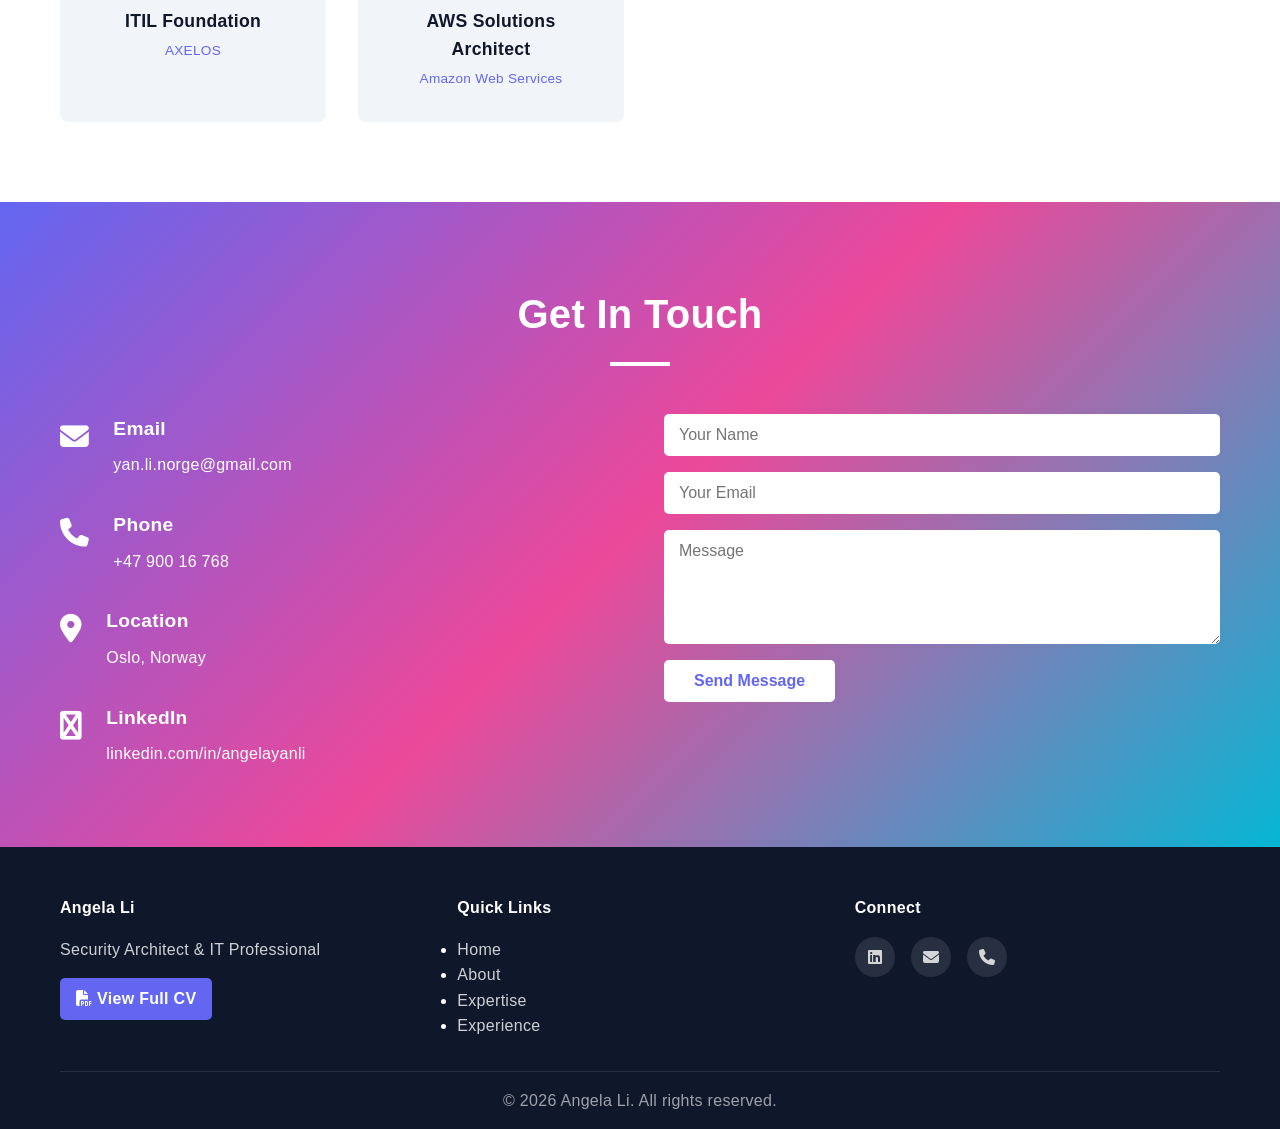
==== commit 0084aa2f: "Homepage overhaul: replace all placeholder content with real CV data (DNB roles, SINTEF, real compet" ====
--- a/index.html
+++ b/index.html
@@ -3,7 +3,7 @@
 <head>
     <meta charset="UTF-8">
     <meta name="viewport" content="width=device-width, initial-scale=1.0">
-    <title>Alex Mitchell - IT Architect</title>
+    <title>Angela Li - Security Architect, CISM</title>
     <link rel="stylesheet" href="styles.css">
     <link rel="stylesheet" href="https://cdnjs.cloudflare.com/ajax/libs/font-awesome/6.4.0/css/all.min.css">
 </head>
@@ -12,7 +12,7 @@
     <nav class="navbar">
         <div class="container">
             <div class="logo">
-                <h1>AM</h1>
+                <h1>AL</h1>
             </div>
             <ul class="nav-menu">
                 <li><a href="#home" class="nav-link active">Home</a></li>
@@ -21,6 +21,7 @@
                 <li><a href="#projects" class="nav-link">Projects</a></li>
                 <li><a href="#hobbies" class="nav-link">Hobbies</a></li>
                 <li><a href="cv.html" class="nav-link">CV</a></li>
+                <li><a href="job-match.html" class="nav-link">Job Match</a></li>
                 <li><a href="#contact" class="nav-link">Contact</a></li>
             </ul>
             <div class="hamburger">
@@ -35,8 +36,8 @@
     <section id="home" class="hero">
         <div class="hero-content">
             <h2>Angela Li</h2>
-            <p class="subtitle">Security Architect & IT Professional</p>
-            <p class="description">Delivering enterprise-grade security solutions and IT architecture excellence</p>
+            <p class="subtitle">Security Architect, CISM</p>
+            <p class="description">15+ years designing enterprise security frameworks and managing cybersecurity strategies for organizations globally</p>
             <div class="hero-buttons">
                 <a href="#projects" class="btn btn-primary">View Experience</a>
                 <a href="cv.html" class="btn btn-secondary">View CV</a>
@@ -54,21 +55,21 @@
             </div>
             <div class="about-content">
                 <div class="about-text">
-                    <p>Security Architect with 15+ years of experience in cybersecurity and enterprise IT. Specialized in designing and implementing robust security frameworks, managing complex IT infrastructure, and delivering strategic solutions that align technology with business objectives.</p>
-                    <p>Certified Information Security Manager (CISM) with proven expertise in security architecture, risk management, and organizational security governance. I work with Fortune 500 companies to modernize their security posture and achieve compliance across multiple regulatory frameworks.</p>
-                    <p>My approach combines deep technical knowledge, strategic thinking, and cross-functional collaboration to solve complex security challenges and drive digital transformation.</p>
+                    <p>Goal-oriented, solution-driven, and collaborative Security Architect with over 15 years of experience in cybersecurity and enterprise security architecture. Dedicated to safeguarding organisations against the evolving landscape of digital threats through robust security frameworks and advanced security solutions.</p>
+                    <p>Based at DNB for 9 years, I have worked across Security Governance & Architecture, Protective Security Services, and project-embedded security architect roles — contributing to enterprise security architecture frameworks, Secure SDLC, application security strategy, security control frameworks, and cross-functional security governance.</p>
+                    <p>Prior to DNB, I spent nearly 6 years at SINTEF as an information security risk advisor and research fellow, developing methodologies for security risk analysis, enterprise security architecture frameworks, and industry guidelines for cost-efficient security management. CISM-certified, fluent in English and Norwegian, native Chinese speaker.</p>
                     <div class="stats">
                         <div class="stat">
                             <h3>15+</h3>
                             <p>Years Experience</p>
                         </div>
                         <div class="stat">
+                            <h3>9 yrs</h3>
+                            <p>at DNB</p>
+                        </div>
+                        <div class="stat">
                             <h3>CISM</h3>
                             <p>Certified</p>
-                        </div>
-                        <div class="stat">
-                            <h3>Oslo</h3>
-                            <p>Based</p>
                         </div>
                     </div>
                 </div>
@@ -90,34 +91,34 @@
             </div>
             <div class="expertise-grid">
                 <div class="expertise-card">
-                    <i class="fas fa-lock"></i>
-                    <h3>Security Architecture</h3>
-                    <p>Enterprise security frameworks, zero-trust architecture, access control systems, and security governance. CISM certified with deep expertise in security compliance and risk management.</p>
-                </div>
-                <div class="expertise-card">
-                    <i class="fas fa-shield-alt"></i>
-                    <h3>Compliance & Governance</h3>
-                    <p>GDPR, ISO 27001, SOC 2, and regulatory compliance implementation. Expertise in security audits, risk assessments, and organizational security policies.</p>
-                </div>
-                <div class="expertise-card">
                     <i class="fas fa-network-wired"></i>
-                    <h3>Infrastructure & Cloud</h3>
-                    <p>Enterprise infrastructure design, cloud architecture, network security, and disaster recovery planning. Multi-cloud strategy and hybrid environment management.</p>
-                </div>
-                <div class="expertise-card">
-                    <i class="fas fa-users-shield"></i>
-                    <h3>Identity & Access Management</h3>
-                    <p>IAM systems, single sign-on, directory services, and authentication frameworks. User provisioning and access control across enterprise environments.</p>
-                </div>
-                <div class="expertise-card">
-                    <i class="fas fa-chart-line"></i>
-                    <h3>Threat Management</h3>
-                    <p>Threat assessment, vulnerability management, incident response planning, and security operations. Proactive security monitoring and mitigation strategies.</p>
-                </div>
-                <div class="expertise-card">
-                    <i class="fas fa-cogs"></i>
-                    <h3>IT Strategy & Planning</h3>
-                    <p>IT roadmap development, digital transformation, technology selection, and strategic planning. Alignment of IT initiatives with business objectives.</p>
+                    <h3>Enterprise Security Architecture</h3>
+                    <p>9 years designing and governing enterprise security architecture at DNB — covering strategy, standards, target-state architecture, roadmaps, and alignment with business objectives across on-premises, cloud, and hybrid environments.</p>
+                </div>
+                <div class="expertise-card">
+                    <i class="fas fa-shield-halved"></i>
+                    <h3>Security Governance & Compliance</h3>
+                    <p>Designed and implemented comprehensive security control frameworks with practical experience applying ISO 27001, NIST CSF, DORA, and GDPR within regulated financial environments. CISM-certified security governance specialist.</p>
+                </div>
+                <div class="expertise-card">
+                    <i class="fas fa-cloud"></i>
+                    <h3>Cloud Security (Azure & AWS)</h3>
+                    <p>Experience securing workloads across Azure (IaaS/PaaS) and AWS environments, including hybrid cloud architectures, cloud-native security controls, and governance frameworks for cloud adoption.</p>
+                </div>
+                <div class="expertise-card">
+                    <i class="fas fa-code"></i>
+                    <h3>Secure SDLC & DevSecOps</h3>
+                    <p>Developed and implemented Secure SDLC and Application Security strategies at DNB, including application security maturity models, threat modelling, security design reviews, and embedding controls into CI/CD pipelines.</p>
+                </div>
+                <div class="expertise-card">
+                    <i class="fas fa-diagram-project"></i>
+                    <h3>Security Architect in Projects & Programmes</h3>
+                    <p>Extensive experience embedded as security architect across a wide range of projects and programmes — providing risk assessment, architectural input, and security guidance throughout the delivery lifecycle across different business domains.</p>
+                </div>
+                <div class="expertise-card">
+                    <i class="fas fa-robot"></i>
+                    <h3>AI Security & Emerging Technologies</h3>
+                    <p>Growing expertise in AI security — securing AI/ML systems and data pipelines, and leveraging AI-driven capabilities to design smarter controls, optimise threat detection, and automate operational security tasks.</p>
                 </div>
             </div>
         </div>
@@ -133,48 +134,68 @@
             <div class="projects-grid">
                 <div class="project-card">
                     <div class="project-image">
-                        <i class="fas fa-lock-open"></i>
+                        <i class="fas fa-shield-halved"></i>
                     </div>
                     <div class="project-info">
-                        <h3>Zero-Trust Security Implementation</h3>
-                        <p class="client">Global Financial Services</p>
-                        <p>Led the design and deployment of comprehensive zero-trust architecture across 15,000+ endpoints. Implemented identity-based access control, microsegmentation, and continuous security monitoring, reducing security incidents by 70%.</p>
+                        <h3>Enterprise Security Architect — Protective Security Services</h3>
+                        <p class="client">DNB &nbsp;·&nbsp; Feb 2023 – Present</p>
+                        <p>Developed and implemented a Secure SDLC and Application Security strategy, established an Application Security maturity model and benchmark, led vulnerability management efforts within the secure SDLC, and spearheaded Application Security Posture Management projects to build a more resilient application environment.</p>
                         <div class="project-tags">
-                            <span class="tag">Security Architecture</span>
-                            <span class="tag">Zero Trust</span>
-                            <span class="tag">IAM</span>
+                            <span class="tag">Secure SDLC</span>
+                            <span class="tag">AppSec</span>
+                            <span class="tag">Security Posture</span>
+                            <span class="tag">Vuln. Management</span>
                         </div>
                     </div>
                 </div>
 
                 <div class="project-card">
                     <div class="project-image">
-                        <i class="fas fa-certificate"></i>
+                        <i class="fas fa-sitemap"></i>
                     </div>
                     <div class="project-info">
-                        <h3>Compliance & Governance Program</h3>
-                        <p class="client">Healthcare Organization</p>
-                        <p>Developed and implemented comprehensive HIPAA and ISO 27001 compliance framework. Established security policies, conducted risk assessments, and achieved full compliance certification within 12 months.</p>
+                        <h3>Enterprise Security Architect — Security Governance & Architecture</h3>
+                        <p class="client">DNB &nbsp;·&nbsp; Sep 2020 – Jan 2023</p>
+                        <p>Led the development of a comprehensive security control framework, collaborated with domain architects to build an enterprise security architecture framework, represented security in the IT Architecture Board, and integrated security architecture processes within the SDLC.</p>
                         <div class="project-tags">
-                            <span class="tag">Compliance</span>
-                            <span class="tag">HIPAA</span>
-                            <span class="tag">ISO 27001</span>
+                            <span class="tag">Security Governance</span>
+                            <span class="tag">Control Framework</span>
+                            <span class="tag">Architecture Board</span>
+                            <span class="tag">SDLC Security</span>
                         </div>
                     </div>
                 </div>
 
                 <div class="project-card">
                     <div class="project-image">
-                        <i class="fas fa-network-wired"></i>
+                        <i class="fas fa-diagram-project"></i>
                     </div>
                     <div class="project-info">
-                        <h3>Enterprise IT Infrastructure Modernization</h3>
-                        <p class="client">Manufacturing Corporation</p>
-                        <p>Architected and executed infrastructure modernization initiative, migrating from legacy systems to hybrid cloud environment. Improved operational efficiency by 45% and reduced infrastructure costs by 35%.</p>
+                        <h3>Security Architect — Project & Programme Support</h3>
+                        <p class="client">DNB &nbsp;·&nbsp; Jun 2017 – Aug 2020</p>
+                        <p>Embedded security architect across multiple projects and programmes — providing security architecture support, application security and DevSecOps guidance, security governance and requirements input, and security risk analysis support across the organisation.</p>
                         <div class="project-tags">
-                            <span class="tag">Cloud Migration</span>
-                            <span class="tag">Infrastructure</span>
-                            <span class="tag">Strategy</span>
+                            <span class="tag">Project Security</span>
+                            <span class="tag">DevSecOps</span>
+                            <span class="tag">Risk Analysis</span>
+                            <span class="tag">Architecture Board</span>
+                        </div>
+                    </div>
+                </div>
+
+                <div class="project-card">
+                    <div class="project-image">
+                        <i class="fas fa-flask"></i>
+                    </div>
+                    <div class="project-info">
+                        <h3>Information Security Risk Advisor & Research Fellow</h3>
+                        <p class="client">SINTEF &nbsp;·&nbsp; Aug 2011 – May 2017</p>
+                        <p>Developed methodologies for security risk analysis and testing, produced an industry guideline for cost-efficient security management, contributed to enterprise security architecture frameworks, and conducted security risk analysis for banking systems.</p>
+                        <div class="project-tags">
+                            <span class="tag">Risk Analysis</span>
+                            <span class="tag">Security Research</span>
+                            <span class="tag">Frameworks</span>
+                            <span class="tag">Banking Security</span>
                         </div>
                     </div>
                 </div>
@@ -192,25 +213,37 @@
             <div class="hobbies-grid">
                 <div class="hobby-card">
                     <div class="hobby-icon">
-                        <i class="fas fa-code"></i>
-                    </div>
-                    <h3>Open Source Contributions</h3>
-                    <p>Active contributor to cloud-native projects on GitHub. Maintainer of several Kubernetes and DevOps automation tools used by thousands of developers worldwide.</p>
+                        <i class="fas fa-robot"></i>
+                    </div>
+                    <h3>AI & Emerging Technology</h3>
+                    <p>Exploring AI and machine learning applications in cybersecurity — from AI-driven threat detection to securing AI/ML systems and data pipelines. Keen interest in how AI is reshaping the security landscape.</p>
                     <div class="hobby-meta">
-                        <span class="meta-item"><i class="fas fa-star"></i> 2.5K Stars</span>
-                        <span class="meta-item"><i class="fas fa-code-branch"></i> 150+ Forks</span>
+                        <span class="meta-item"><i class="fas fa-brain"></i> AI Security</span>
+                        <span class="meta-item"><i class="fas fa-shield-alt"></i> ML & Detection</span>
                     </div>
                 </div>
 
                 <div class="hobby-card">
                     <div class="hobby-icon">
-                        <i class="fas fa-pen-fancy"></i>
-                    </div>
-                    <h3>Technical Writing</h3>
-                    <p>Author of 50+ articles on Medium and personal blog covering cloud architecture, DevOps best practices, and emerging technologies. Regular speaker at tech conferences and meetups.</p>
+                        <i class="fas fa-book-open"></i>
+                    </div>
+                    <h3>Continuous Learning</h3>
+                    <p>Committed to staying ahead in a fast-evolving field — following the latest developments in cybersecurity regulation, threat intelligence, architecture patterns, and emerging technology trends.</p>
                     <div class="hobby-meta">
-                        <span class="meta-item"><i class="fas fa-users"></i> 50K+ Followers</span>
-                        <span class="meta-item"><i class="fas fa-book"></i> Published Articles</span>
+                        <span class="meta-item"><i class="fas fa-certificate"></i> Certifications</span>
+                        <span class="meta-item"><i class="fas fa-rss"></i> Industry Research</span>
+                    </div>
+                </div>
+
+                <div class="hobby-card">
+                    <div class="hobby-icon">
+                        <i class="fas fa-mountain"></i>
+                    </div>
+                    <h3>Outdoor & Nature</h3>
+                    <p>Enjoying the outdoors and nature in and around Oslo — hiking trails, fjords, and the Norwegian landscape. A great counterbalance to the digital world.</p>
+                    <div class="hobby-meta">
+                        <span class="meta-item"><i class="fas fa-map"></i> Oslo Trails</span>
+                        <span class="meta-item"><i class="fas fa-camera"></i> Photography</span>
                     </div>
                 </div>
 
@@ -218,47 +251,11 @@
                     <div class="hobby-icon">
                         <i class="fas fa-users"></i>
                     </div>
-                    <h3>Mentoring & Education</h3>
-                    <p>Mentor emerging architects through online platforms and local tech communities. Developed comprehensive course on enterprise architecture that has trained 5,000+ professionals.</p>
+                    <h3>Cross-Cultural Connection</h3>
+                    <p>Fluent in Chinese, Norwegian, and English — bridging cultures and communication styles. Passionate about diversity, international collaboration, and bringing different perspectives to the workplace.</p>
                     <div class="hobby-meta">
-                        <span class="meta-item"><i class="fas fa-graduation-cap"></i> 5K+ Students</span>
-                        <span class="meta-item"><i class="fas fa-rating"></i> 4.9/5 Rating</span>
-                    </div>
-                </div>
-
-                <div class="hobby-card">
-                    <div class="hobby-icon">
-                        <i class="fas fa-robot"></i>
-                    </div>
-                    <h3>AI & Machine Learning</h3>
-                    <p>Exploring applications of AI and ML in infrastructure automation and predictive analytics. Building tools for intelligent resource optimization and anomaly detection.</p>
-                    <div class="hobby-meta">
-                        <span class="meta-item"><i class="fas fa-brain"></i> ML Experiments</span>
-                        <span class="meta-item"><i class="fas fa-zap"></i> Active Projects</span>
-                    </div>
-                </div>
-
-                <div class="hobby-card">
-                    <div class="hobby-icon">
-                        <i class="fas fa-mountain"></i>
-                    </div>
-                    <h3>Hiking & Outdoor Adventures</h3>
-                    <p>Passionate hiker and outdoor enthusiast. Weekend explorer of Bay Area trails. Running a hiking blog documenting favorite routes and technology integration in outdoor activities.</p>
-                    <div class="hobby-meta">
-                        <span class="meta-item"><i class="fas fa-map"></i> 100+ Trails</span>
-                        <span class="meta-item"><i class="fas fa-camera"></i> Photography</span>
-                    </div>
-                </div>
-
-                <div class="hobby-card">
-                    <div class="hobby-icon">
-                        <i class="fas fa-music"></i>
-                    </div>
-                    <h3>Music Production</h3>
-                    <p>Amateur music producer and guitarist. Creating ambient music and tech-inspired soundscapes. Fascinated by the intersection of technology and creative expression.</p>
-                    <div class="hobby-meta">
-                        <span class="meta-item"><i class="fas fa-headphones"></i> Spotify</span>
-                        <span class="meta-item"><i class="fas fa-guitar"></i> Guitarist</span>
+                        <span class="meta-item"><i class="fas fa-language"></i> Trilingual</span>
+                        <span class="meta-item"><i class="fas fa-globe"></i> Global Mindset</span>
                     </div>
                 </div>
             </div>
@@ -280,28 +277,28 @@
                 </div>
                 <div class="cert-item">
                     <i class="fas fa-certificate"></i>
-                    <h4>AWS Solutions Architect - Professional</h4>
+                    <h4>ISO/IEC 27001 Lead Implementer</h4>
+                    <p class="cert-issuer">International Certification</p>
+                </div>
+                <div class="cert-item">
+                    <i class="fas fa-certificate"></i>
+                    <h4>NIST Cyber Security Professional (NCSP)</h4>
+                    <p class="cert-issuer">NIST</p>
+                </div>
+                <div class="cert-item">
+                    <i class="fas fa-certificate"></i>
+                    <h4>ISTQB Certified Tester</h4>
+                    <p class="cert-issuer">ISTQB</p>
+                </div>
+                <div class="cert-item">
+                    <i class="fas fa-certificate"></i>
+                    <h4>ITIL Foundation</h4>
+                    <p class="cert-issuer">AXELOS</p>
+                </div>
+                <div class="cert-item">
+                    <i class="fas fa-certificate"></i>
+                    <h4>AWS Solutions Architect</h4>
                     <p class="cert-issuer">Amazon Web Services</p>
-                </div>
-                <div class="cert-item">
-                    <i class="fas fa-certificate"></i>
-                    <h4>Azure Solutions Architect Expert</h4>
-                    <p class="cert-issuer">Microsoft</p>
-                </div>
-                <div class="cert-item">
-                    <i class="fas fa-certificate"></i>
-                    <h4>ISO/IEC 27001 Lead Auditor</h4>
-                    <p class="cert-issuer">International Certification</p>
-                </div>
-                <div class="cert-item">
-                    <i class="fas fa-certificate"></i>
-                    <h4>TOGAF 9 Certified Enterprise Architect</h4>
-                    <p class="cert-issuer">The Open Group</p>
-                </div>
-                <div class="cert-item">
-                    <i class="fas fa-certificate"></i>
-                    <h4>ITIL Foundation & Intermediate</h4>
-                    <p class="cert-issuer">AXELOS</p>
                 </div>
             </div>
         </div>
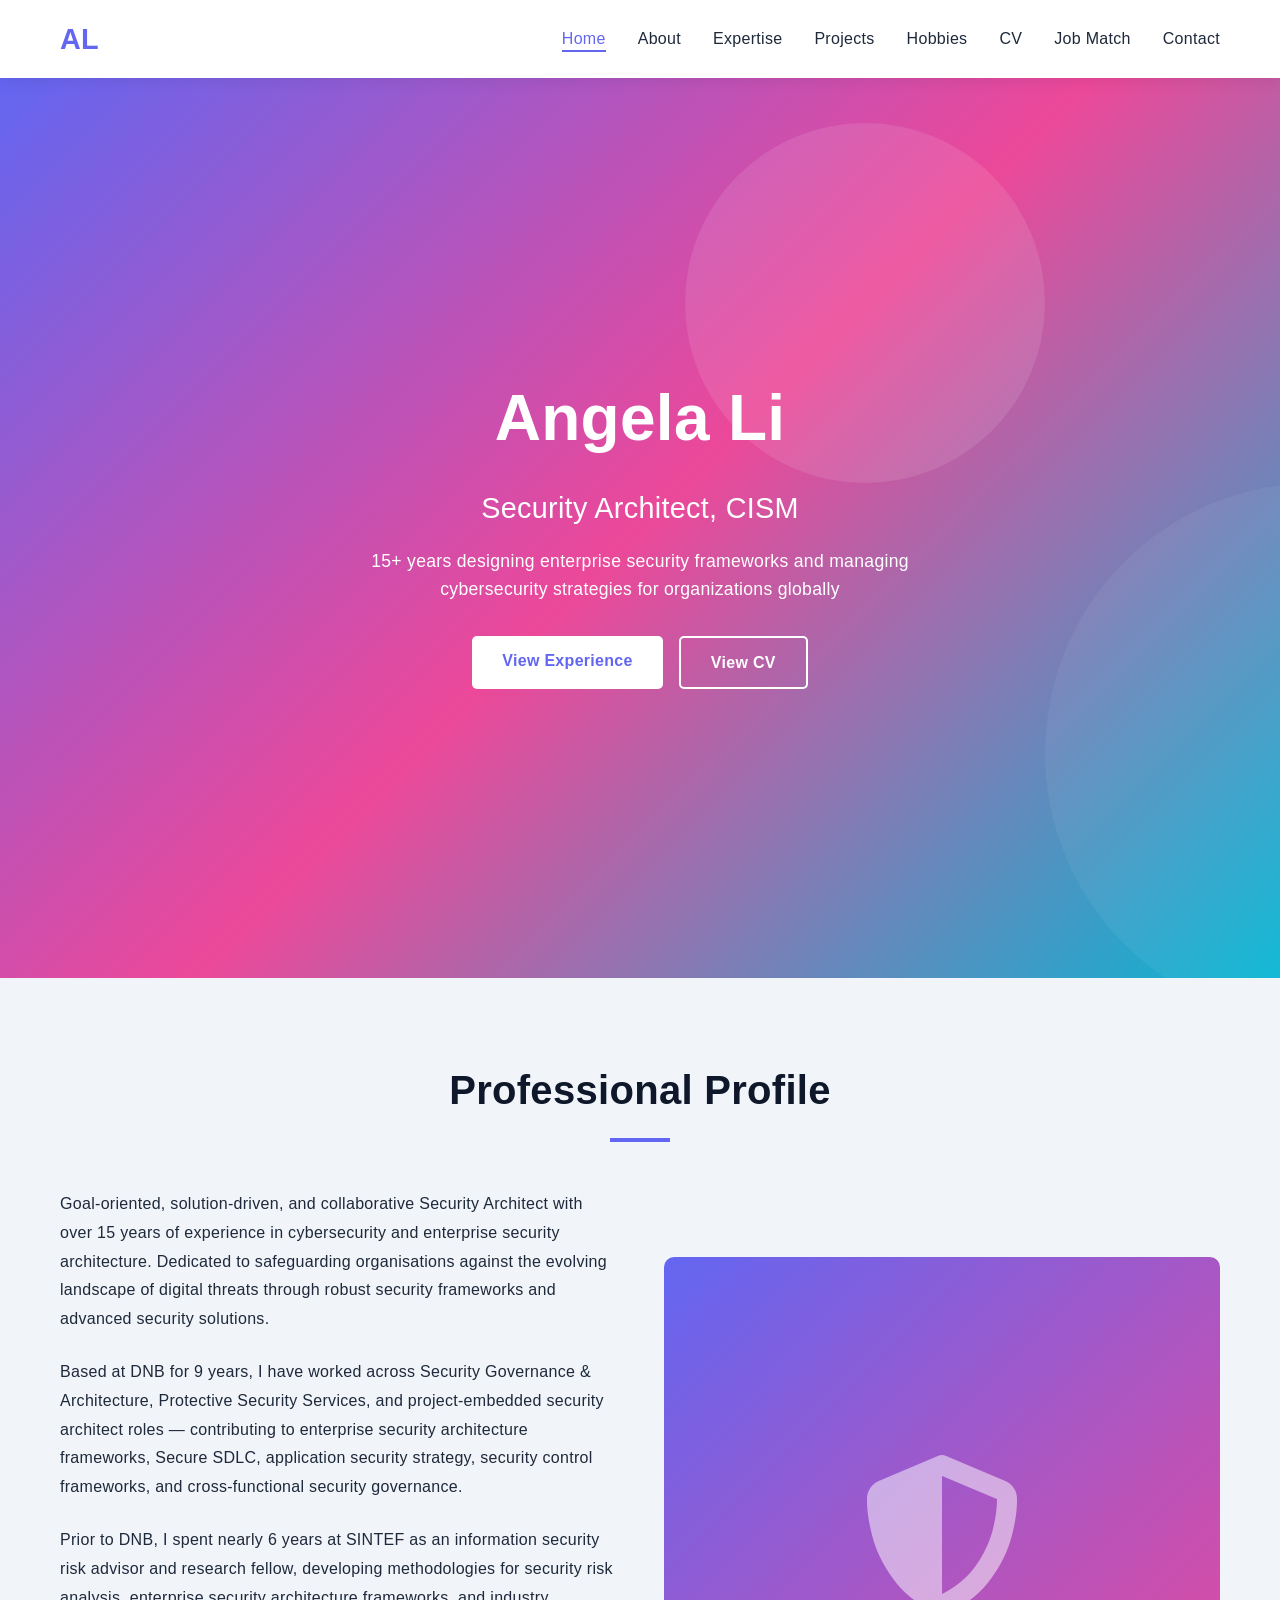
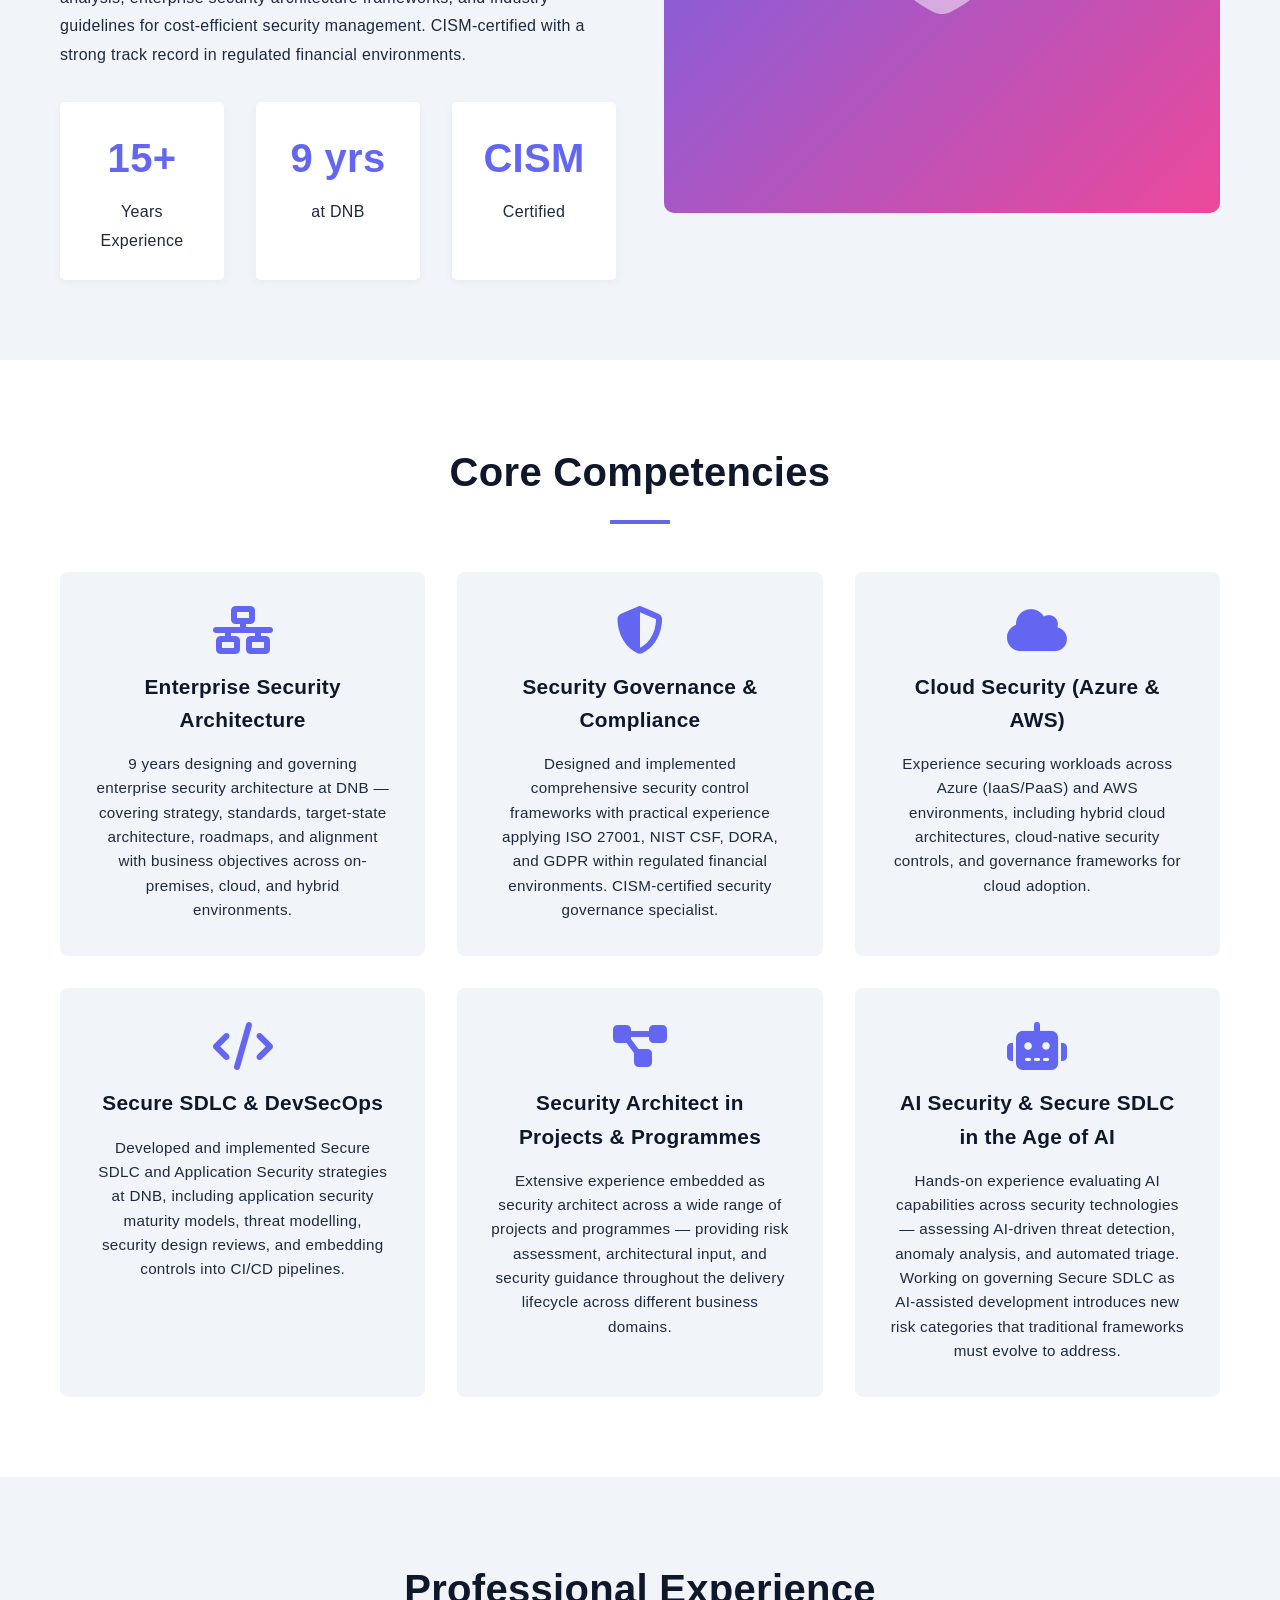
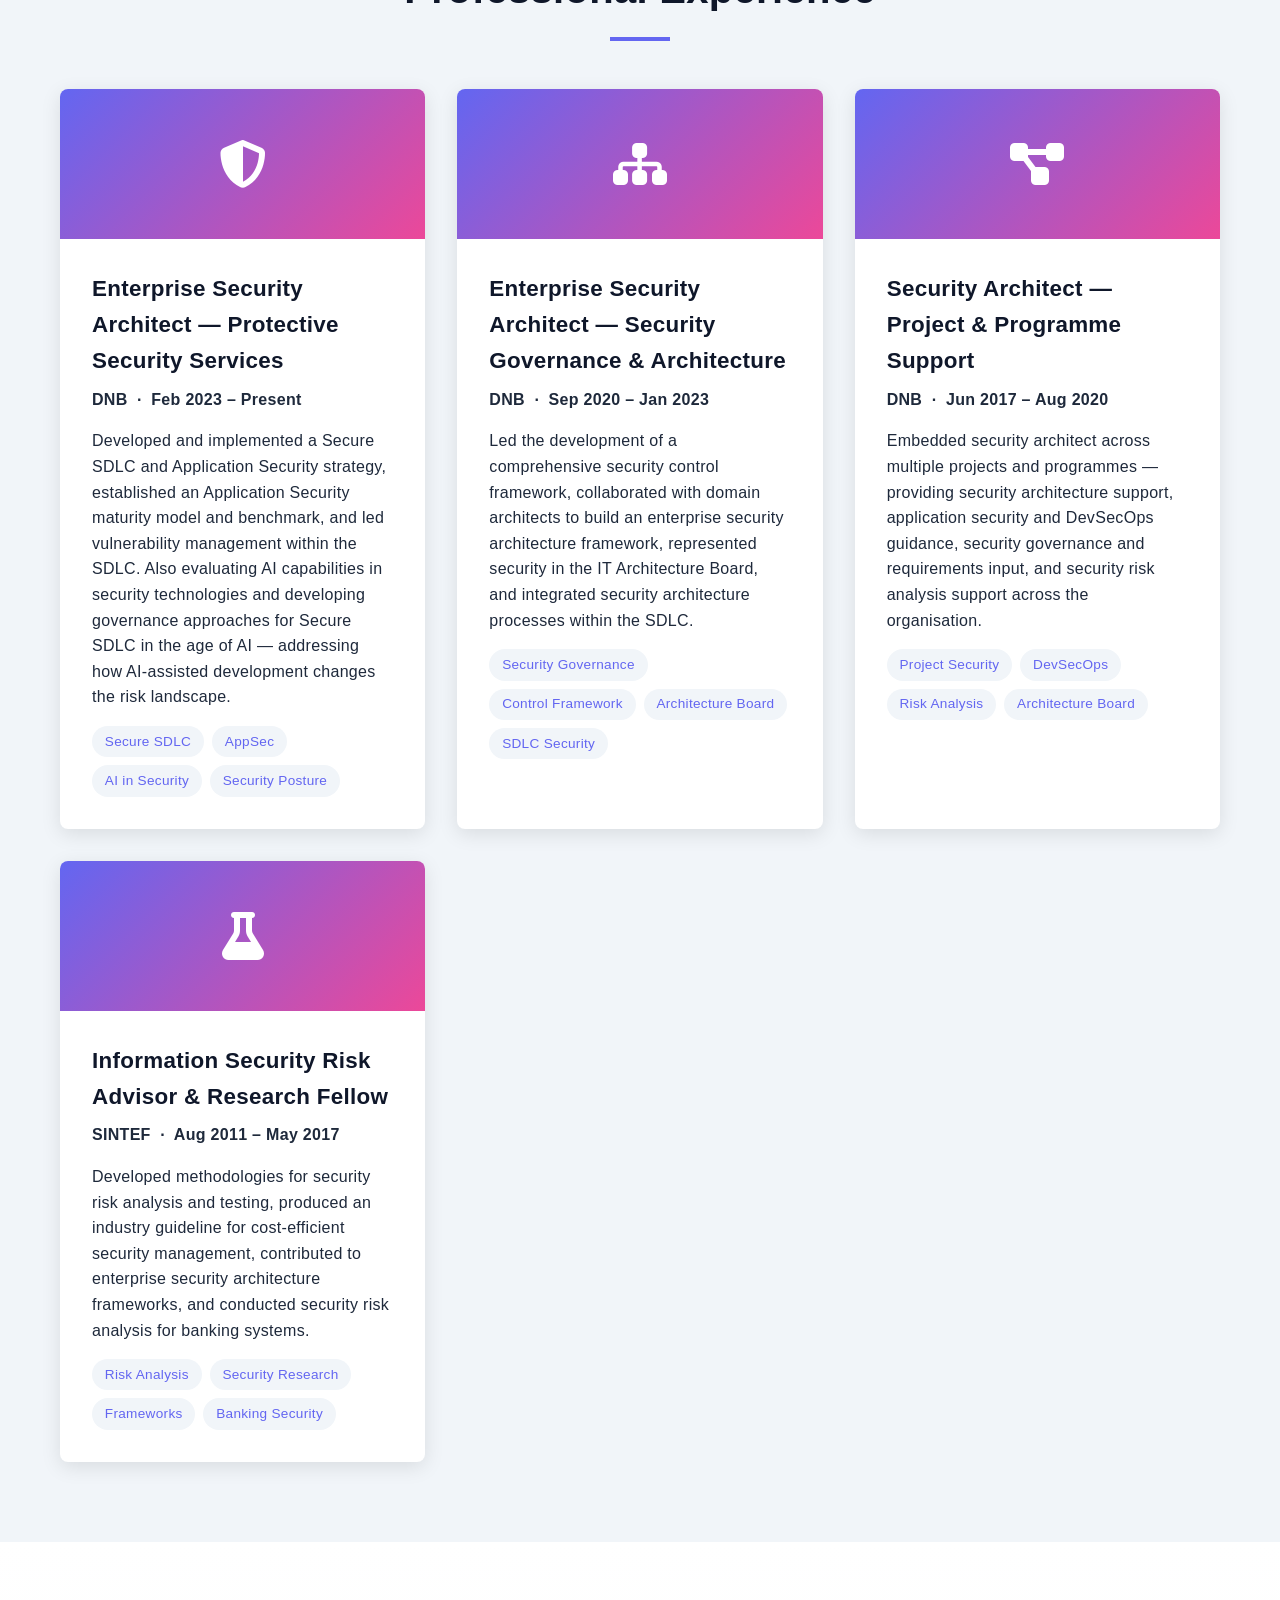
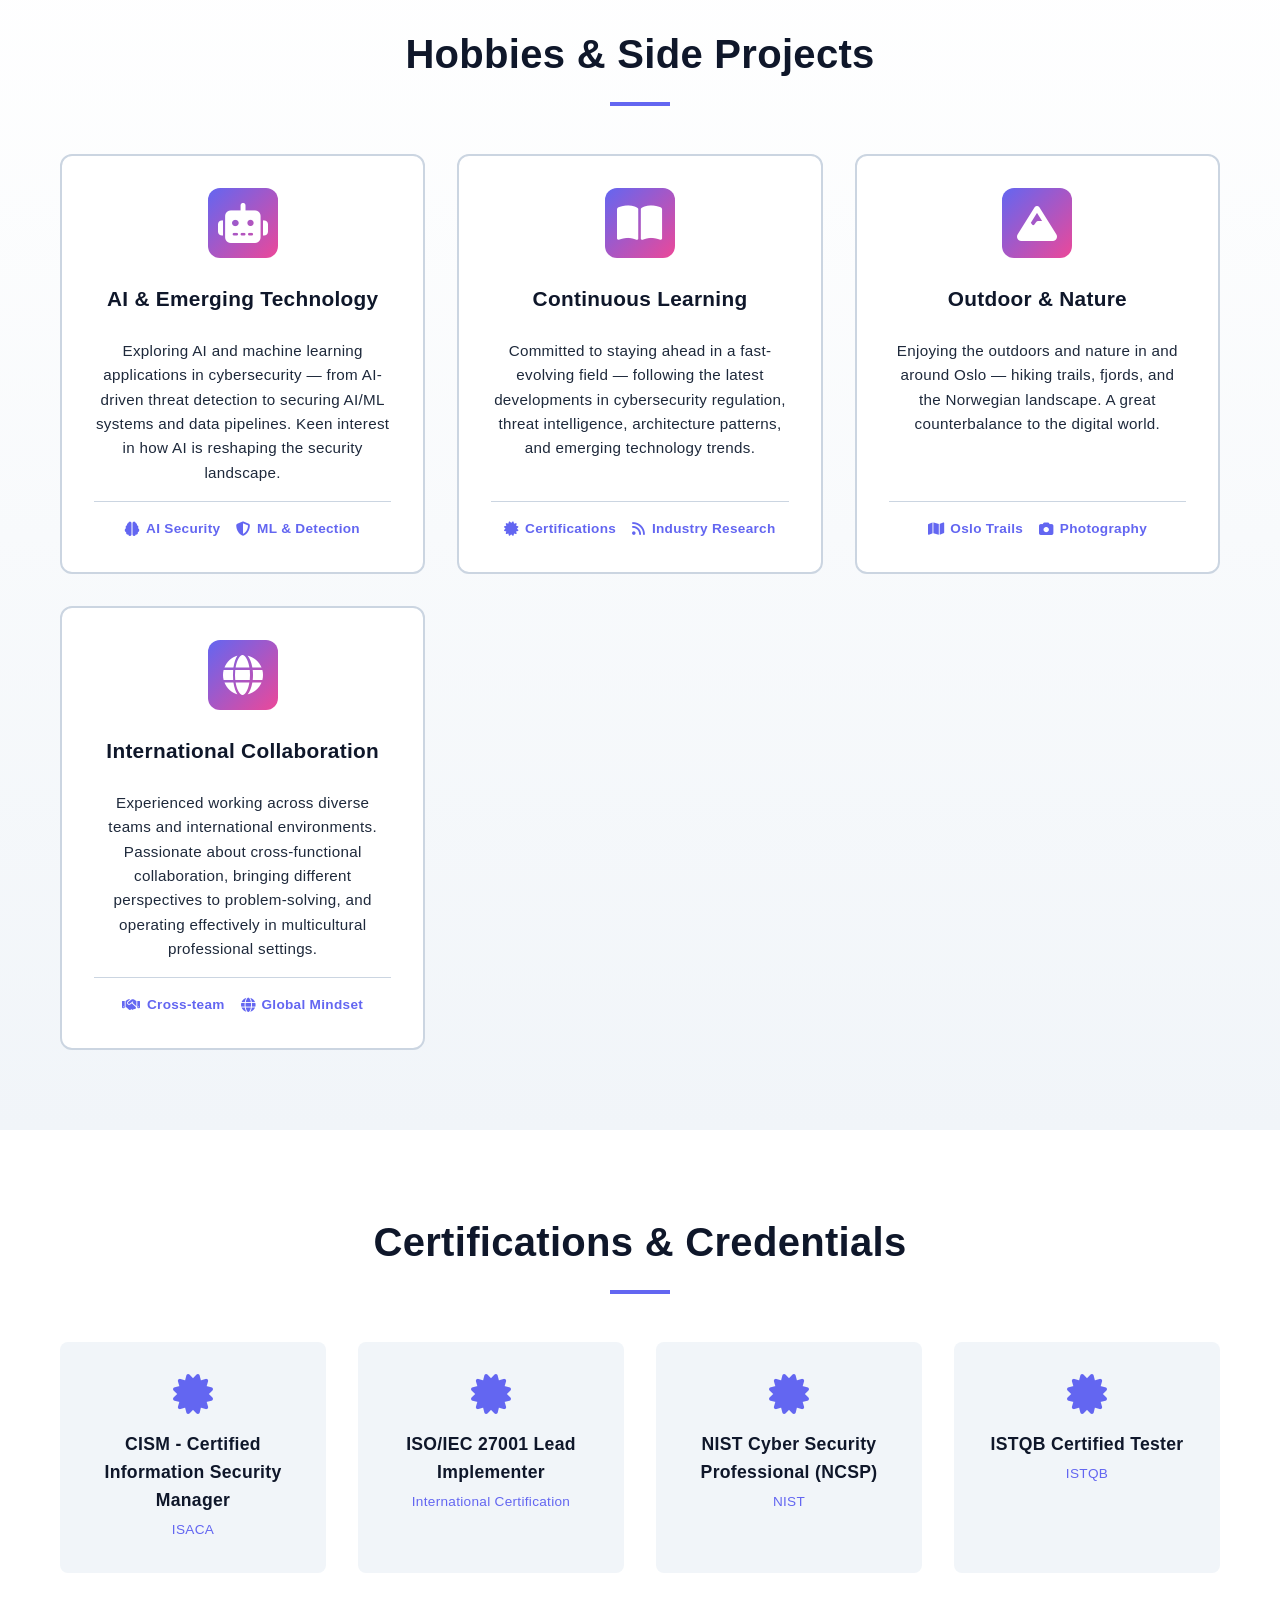
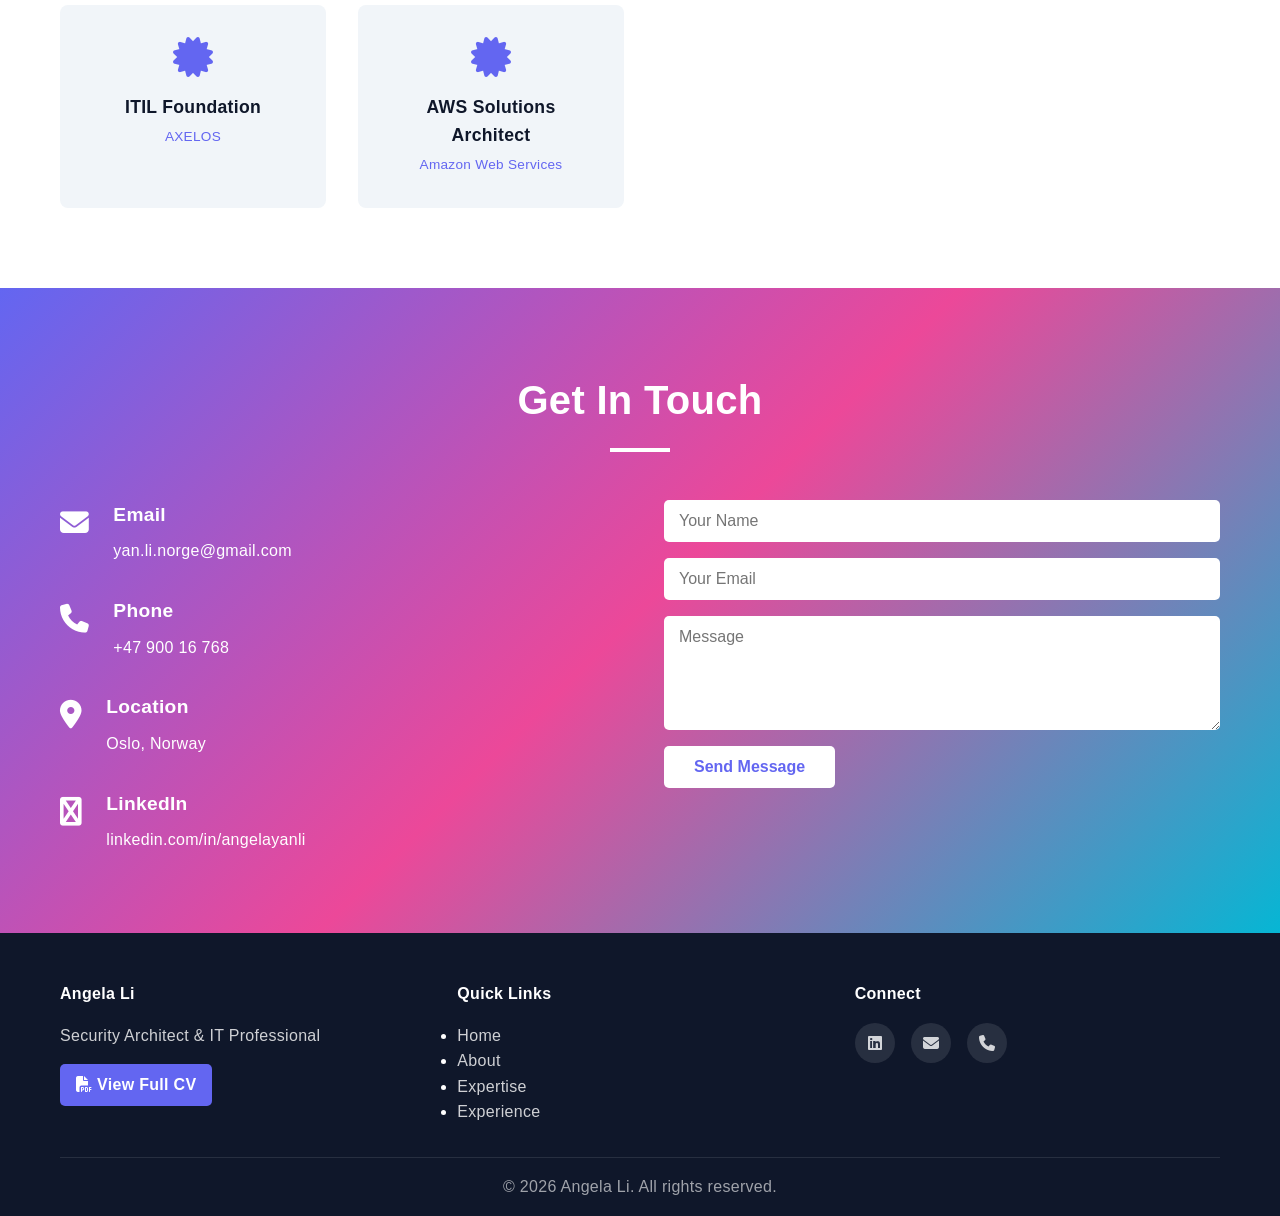
==== commit ad0c4228: "Remove Chinese language references; update AI Security expertise and DNB experience to match CV/job-" ====
--- a/index.html
+++ b/index.html
@@ -57,7 +57,7 @@
                 <div class="about-text">
                     <p>Goal-oriented, solution-driven, and collaborative Security Architect with over 15 years of experience in cybersecurity and enterprise security architecture. Dedicated to safeguarding organisations against the evolving landscape of digital threats through robust security frameworks and advanced security solutions.</p>
                     <p>Based at DNB for 9 years, I have worked across Security Governance & Architecture, Protective Security Services, and project-embedded security architect roles — contributing to enterprise security architecture frameworks, Secure SDLC, application security strategy, security control frameworks, and cross-functional security governance.</p>
-                    <p>Prior to DNB, I spent nearly 6 years at SINTEF as an information security risk advisor and research fellow, developing methodologies for security risk analysis, enterprise security architecture frameworks, and industry guidelines for cost-efficient security management. CISM-certified, fluent in English and Norwegian, native Chinese speaker.</p>
+                    <p>Prior to DNB, I spent nearly 6 years at SINTEF as an information security risk advisor and research fellow, developing methodologies for security risk analysis, enterprise security architecture frameworks, and industry guidelines for cost-efficient security management. CISM-certified with a strong track record in regulated financial environments.</p>
                     <div class="stats">
                         <div class="stat">
                             <h3>15+</h3>
@@ -117,8 +117,8 @@
                 </div>
                 <div class="expertise-card">
                     <i class="fas fa-robot"></i>
-                    <h3>AI Security & Emerging Technologies</h3>
-                    <p>Growing expertise in AI security — securing AI/ML systems and data pipelines, and leveraging AI-driven capabilities to design smarter controls, optimise threat detection, and automate operational security tasks.</p>
+                    <h3>AI Security & Secure SDLC in the Age of AI</h3>
+                    <p>Hands-on experience evaluating AI capabilities across security technologies — assessing AI-driven threat detection, anomaly analysis, and automated triage. Working on governing Secure SDLC as AI-assisted development introduces new risk categories that traditional frameworks must evolve to address.</p>
                 </div>
             </div>
         </div>
@@ -139,12 +139,12 @@
                     <div class="project-info">
                         <h3>Enterprise Security Architect — Protective Security Services</h3>
                         <p class="client">DNB &nbsp;·&nbsp; Feb 2023 – Present</p>
-                        <p>Developed and implemented a Secure SDLC and Application Security strategy, established an Application Security maturity model and benchmark, led vulnerability management efforts within the secure SDLC, and spearheaded Application Security Posture Management projects to build a more resilient application environment.</p>
+                        <p>Developed and implemented a Secure SDLC and Application Security strategy, established an Application Security maturity model and benchmark, and led vulnerability management within the SDLC. Also evaluating AI capabilities in security technologies and developing governance approaches for Secure SDLC in the age of AI — addressing how AI-assisted development changes the risk landscape.</p>
                         <div class="project-tags">
                             <span class="tag">Secure SDLC</span>
                             <span class="tag">AppSec</span>
+                            <span class="tag">AI in Security</span>
                             <span class="tag">Security Posture</span>
-                            <span class="tag">Vuln. Management</span>
                         </div>
                     </div>
                 </div>
@@ -249,12 +249,12 @@
 
                 <div class="hobby-card">
                     <div class="hobby-icon">
-                        <i class="fas fa-users"></i>
-                    </div>
-                    <h3>Cross-Cultural Connection</h3>
-                    <p>Fluent in Chinese, Norwegian, and English — bridging cultures and communication styles. Passionate about diversity, international collaboration, and bringing different perspectives to the workplace.</p>
+                        <i class="fas fa-globe"></i>
+                    </div>
+                    <h3>International Collaboration</h3>
+                    <p>Experienced working across diverse teams and international environments. Passionate about cross-functional collaboration, bringing different perspectives to problem-solving, and operating effectively in multicultural professional settings.</p>
                     <div class="hobby-meta">
-                        <span class="meta-item"><i class="fas fa-language"></i> Trilingual</span>
+                        <span class="meta-item"><i class="fas fa-handshake"></i> Cross-team</span>
                         <span class="meta-item"><i class="fas fa-globe"></i> Global Mindset</span>
                     </div>
                 </div>
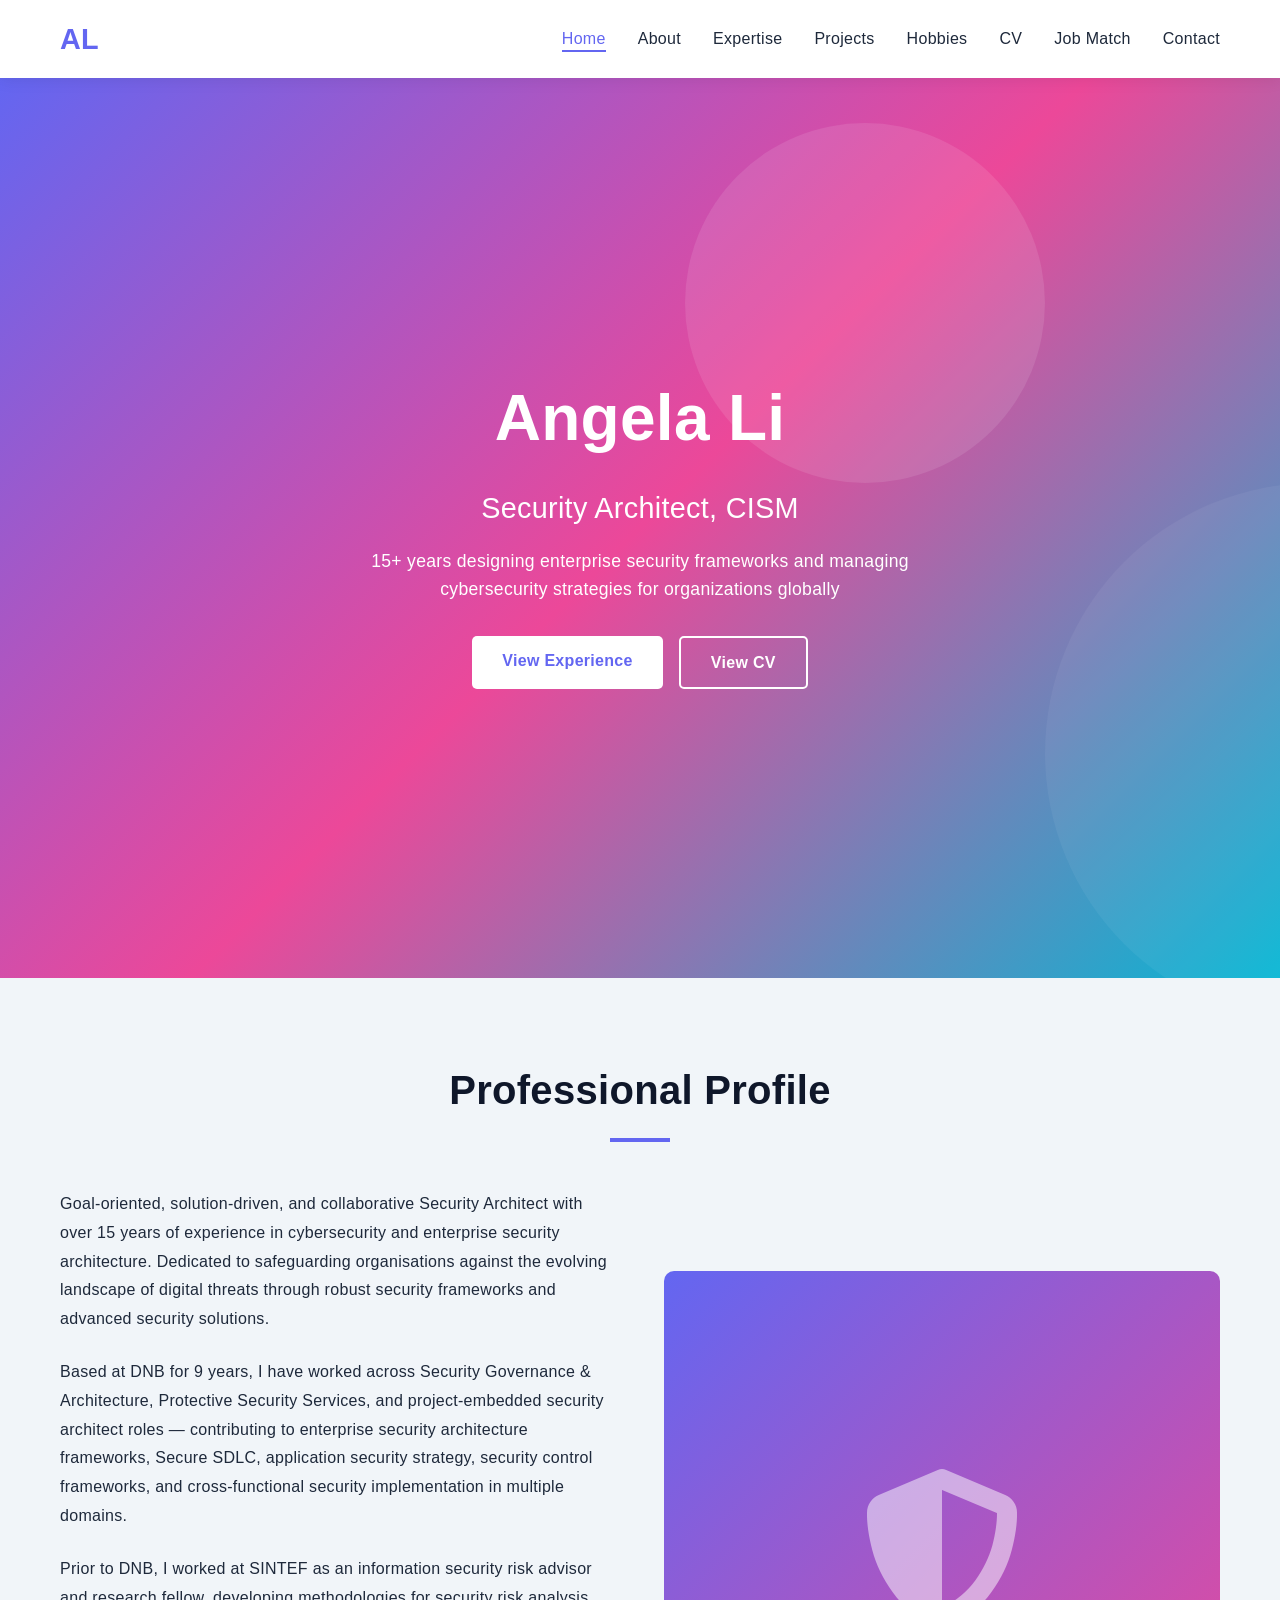
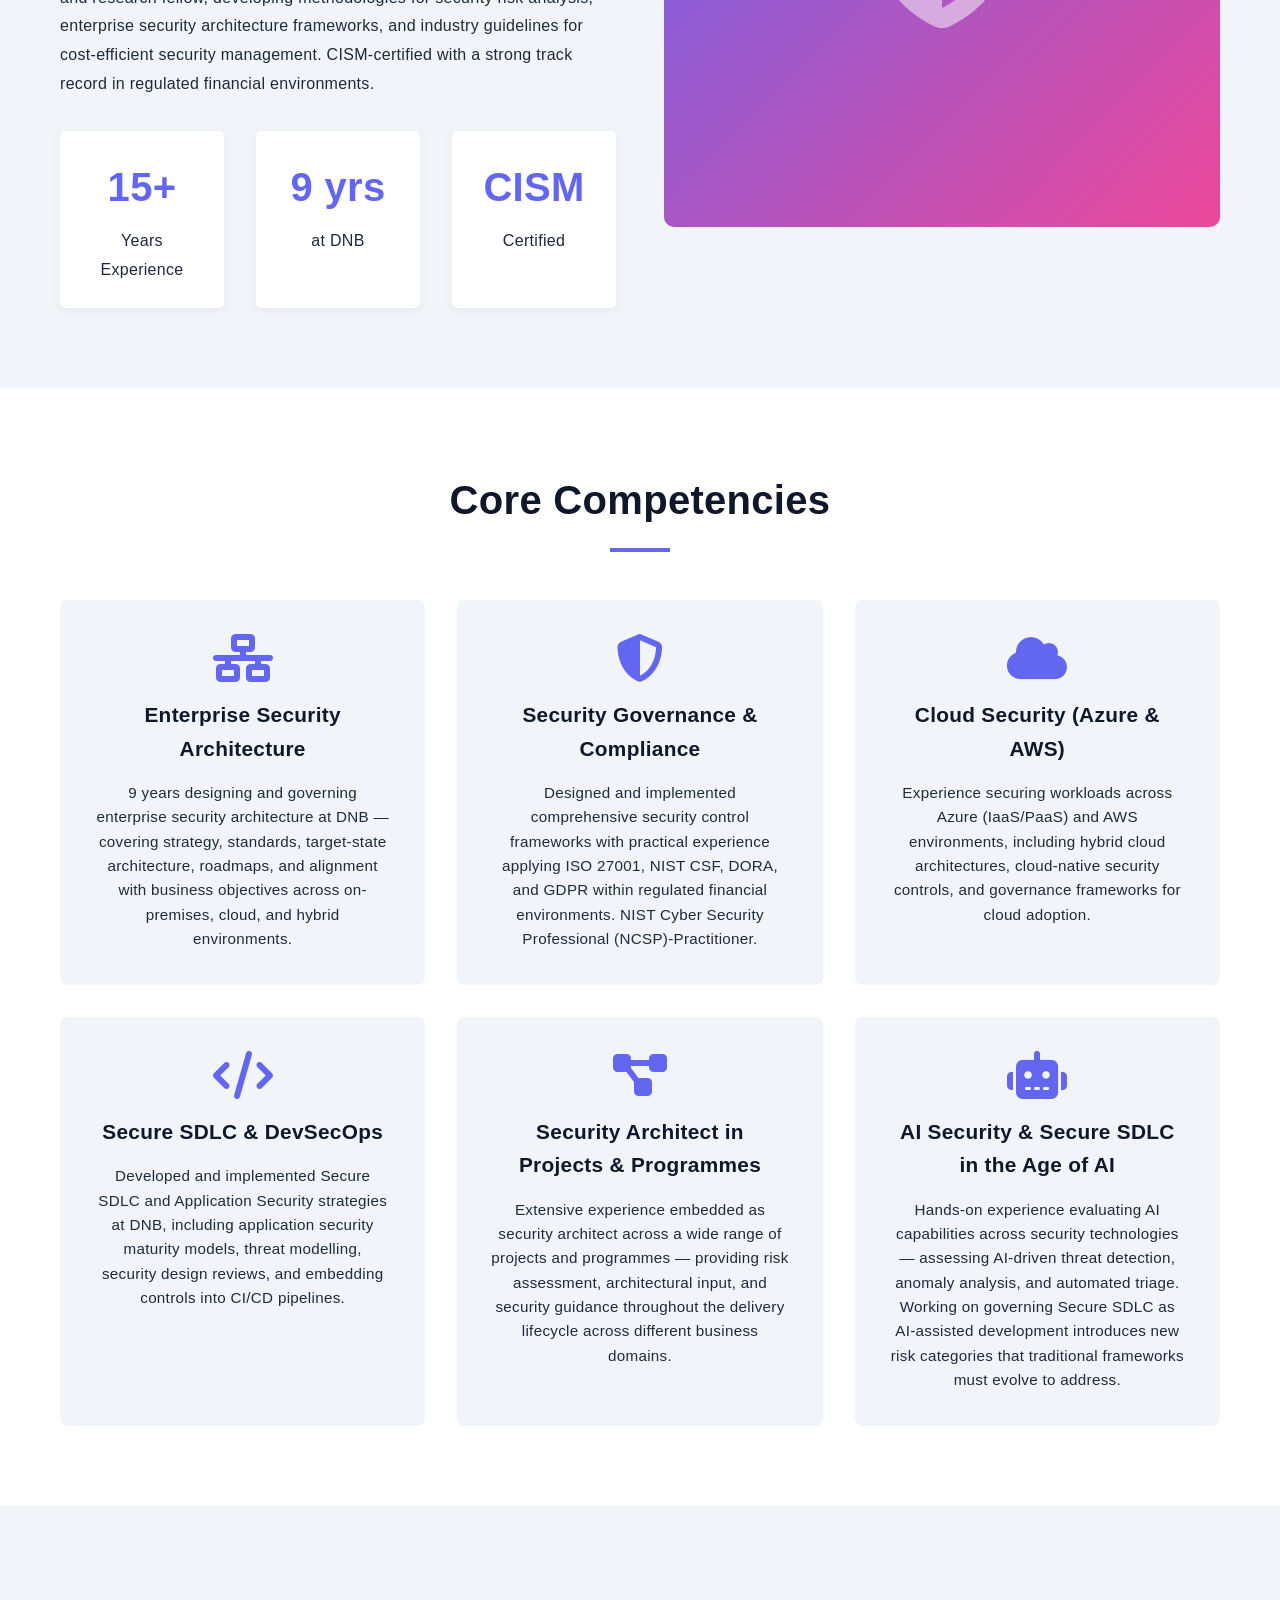
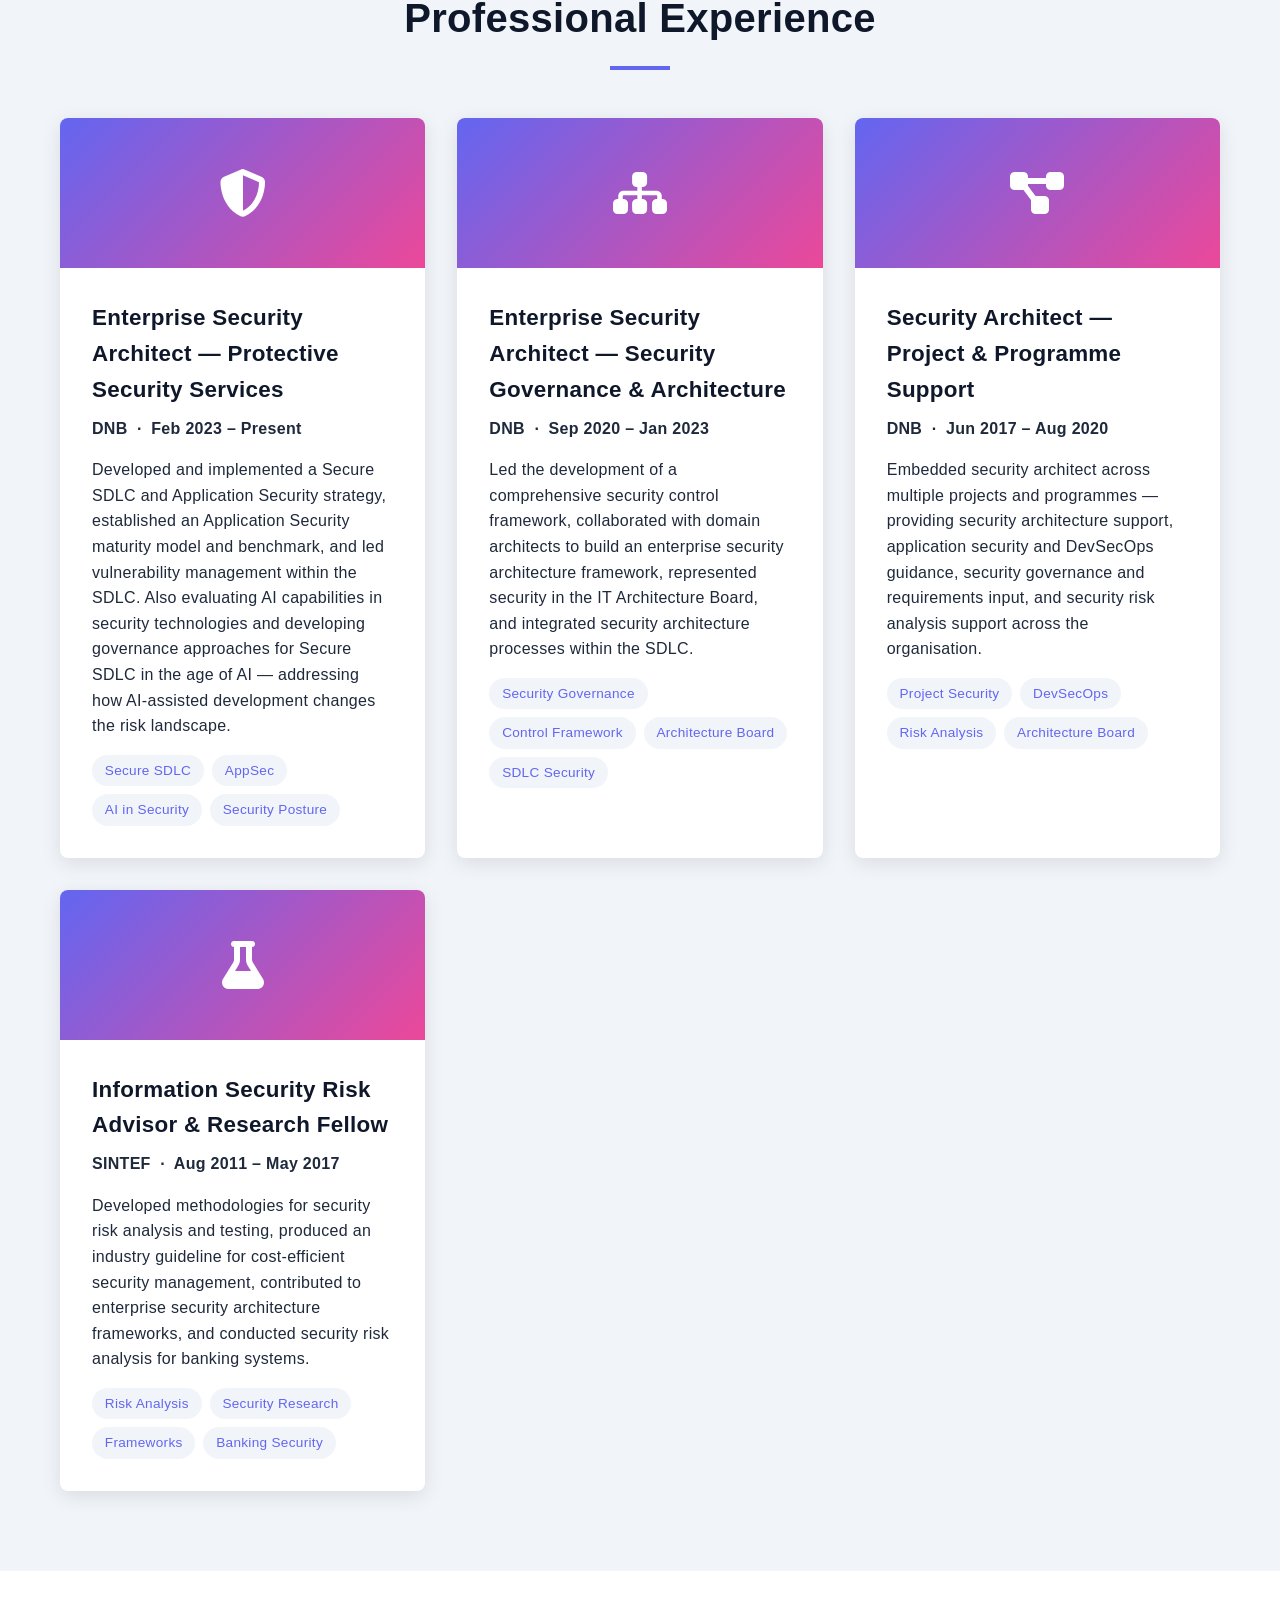
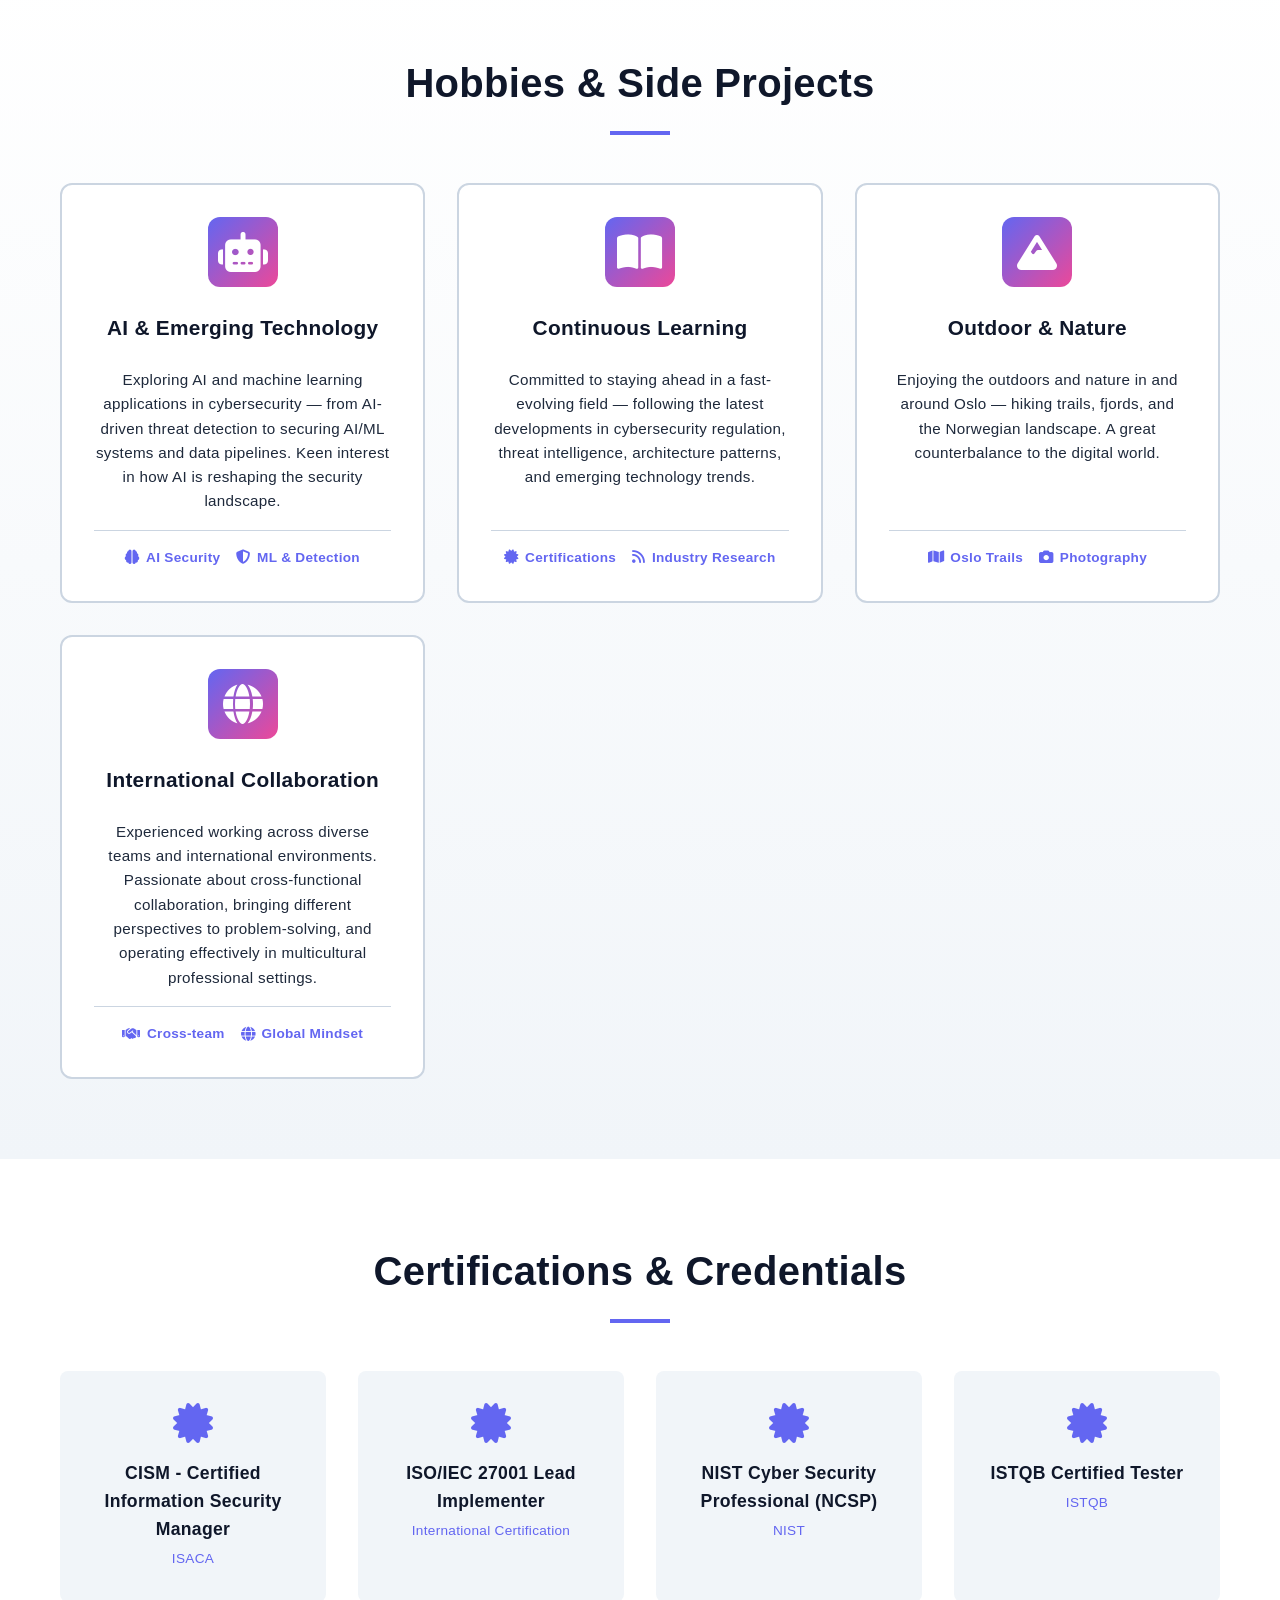
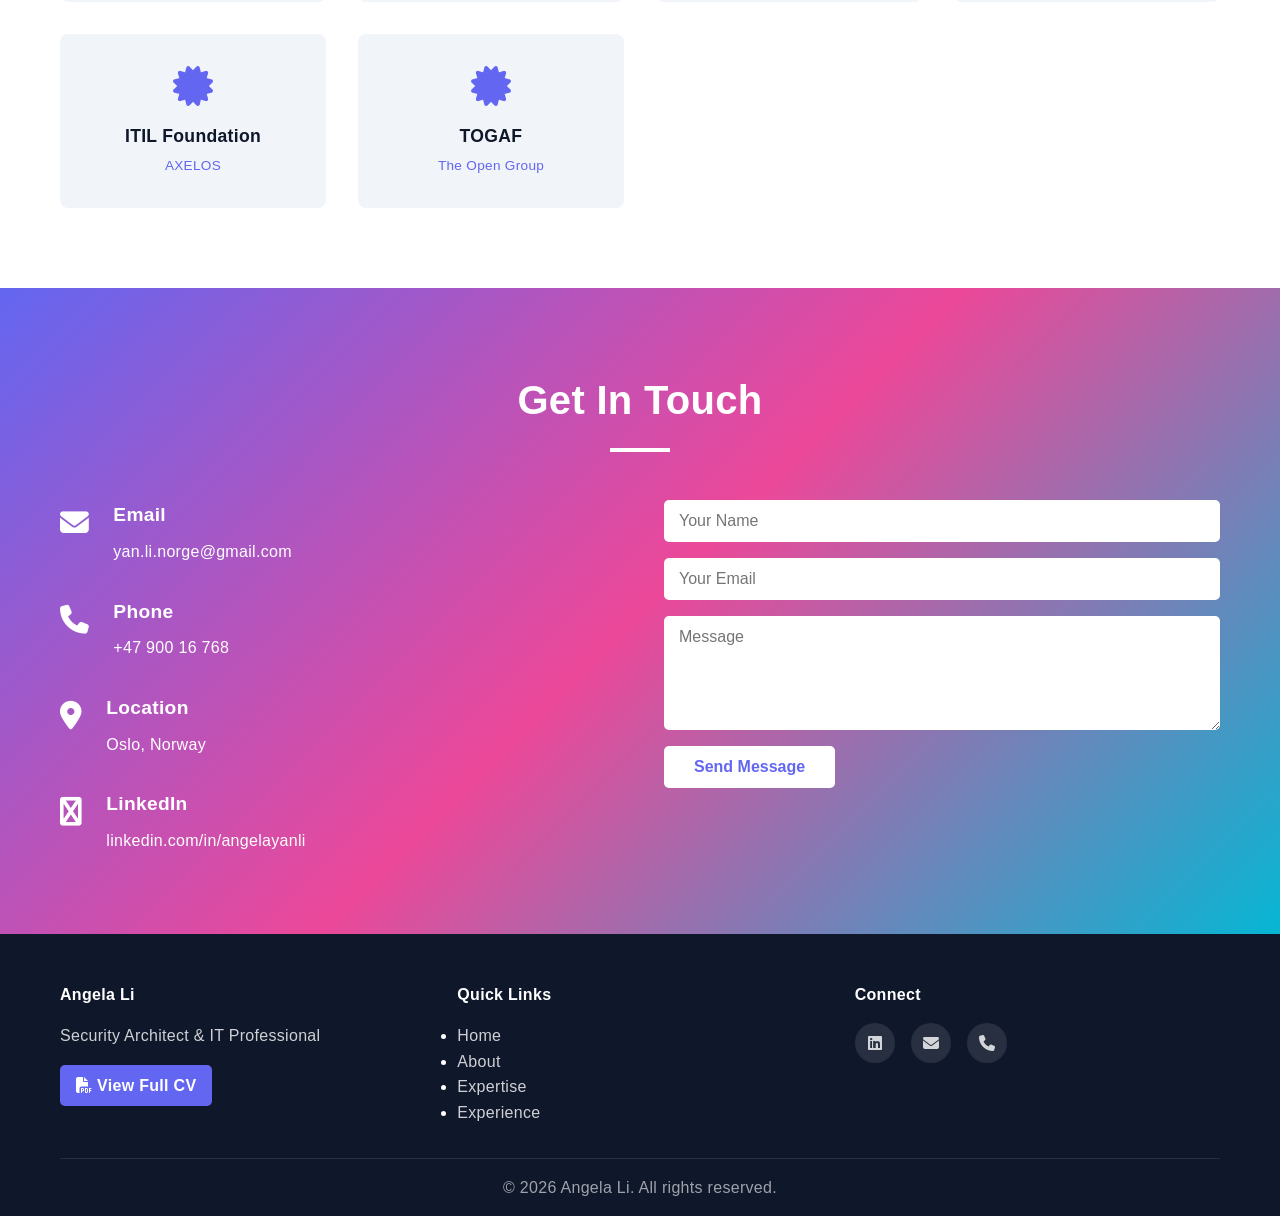
==== commit 60a4eff6: "Update SINTEF wording, DNB description, Security Governance card, replace AWS cert with TOGAF" ====
--- a/index.html
+++ b/index.html
@@ -56,8 +56,8 @@
             <div class="about-content">
                 <div class="about-text">
                     <p>Goal-oriented, solution-driven, and collaborative Security Architect with over 15 years of experience in cybersecurity and enterprise security architecture. Dedicated to safeguarding organisations against the evolving landscape of digital threats through robust security frameworks and advanced security solutions.</p>
-                    <p>Based at DNB for 9 years, I have worked across Security Governance & Architecture, Protective Security Services, and project-embedded security architect roles — contributing to enterprise security architecture frameworks, Secure SDLC, application security strategy, security control frameworks, and cross-functional security governance.</p>
-                    <p>Prior to DNB, I spent nearly 6 years at SINTEF as an information security risk advisor and research fellow, developing methodologies for security risk analysis, enterprise security architecture frameworks, and industry guidelines for cost-efficient security management. CISM-certified with a strong track record in regulated financial environments.</p>
+                    <p>Based at DNB for 9 years, I have worked across Security Governance &amp; Architecture, Protective Security Services, and project-embedded security architect roles — contributing to enterprise security architecture frameworks, Secure SDLC, application security strategy, security control frameworks, and cross-functional security implementation in multiple domains.</p>
+                    <p>Prior to DNB, I worked at SINTEF as an information security risk advisor and research fellow, developing methodologies for security risk analysis, enterprise security architecture frameworks, and industry guidelines for cost-efficient security management. CISM-certified with a strong track record in regulated financial environments.</p>
                     <div class="stats">
                         <div class="stat">
                             <h3>15+</h3>
@@ -98,7 +98,7 @@
                 <div class="expertise-card">
                     <i class="fas fa-shield-halved"></i>
                     <h3>Security Governance & Compliance</h3>
-                    <p>Designed and implemented comprehensive security control frameworks with practical experience applying ISO 27001, NIST CSF, DORA, and GDPR within regulated financial environments. CISM-certified security governance specialist.</p>
+                    <p>Designed and implemented comprehensive security control frameworks with practical experience applying ISO 27001, NIST CSF, DORA, and GDPR within regulated financial environments. NIST Cyber Security Professional (NCSP)-Practitioner.</p>
                 </div>
                 <div class="expertise-card">
                     <i class="fas fa-cloud"></i>
@@ -297,8 +297,8 @@
                 </div>
                 <div class="cert-item">
                     <i class="fas fa-certificate"></i>
-                    <h4>AWS Solutions Architect</h4>
-                    <p class="cert-issuer">Amazon Web Services</p>
+                    <h4>TOGAF</h4>
+                    <p class="cert-issuer">The Open Group</p>
                 </div>
             </div>
         </div>
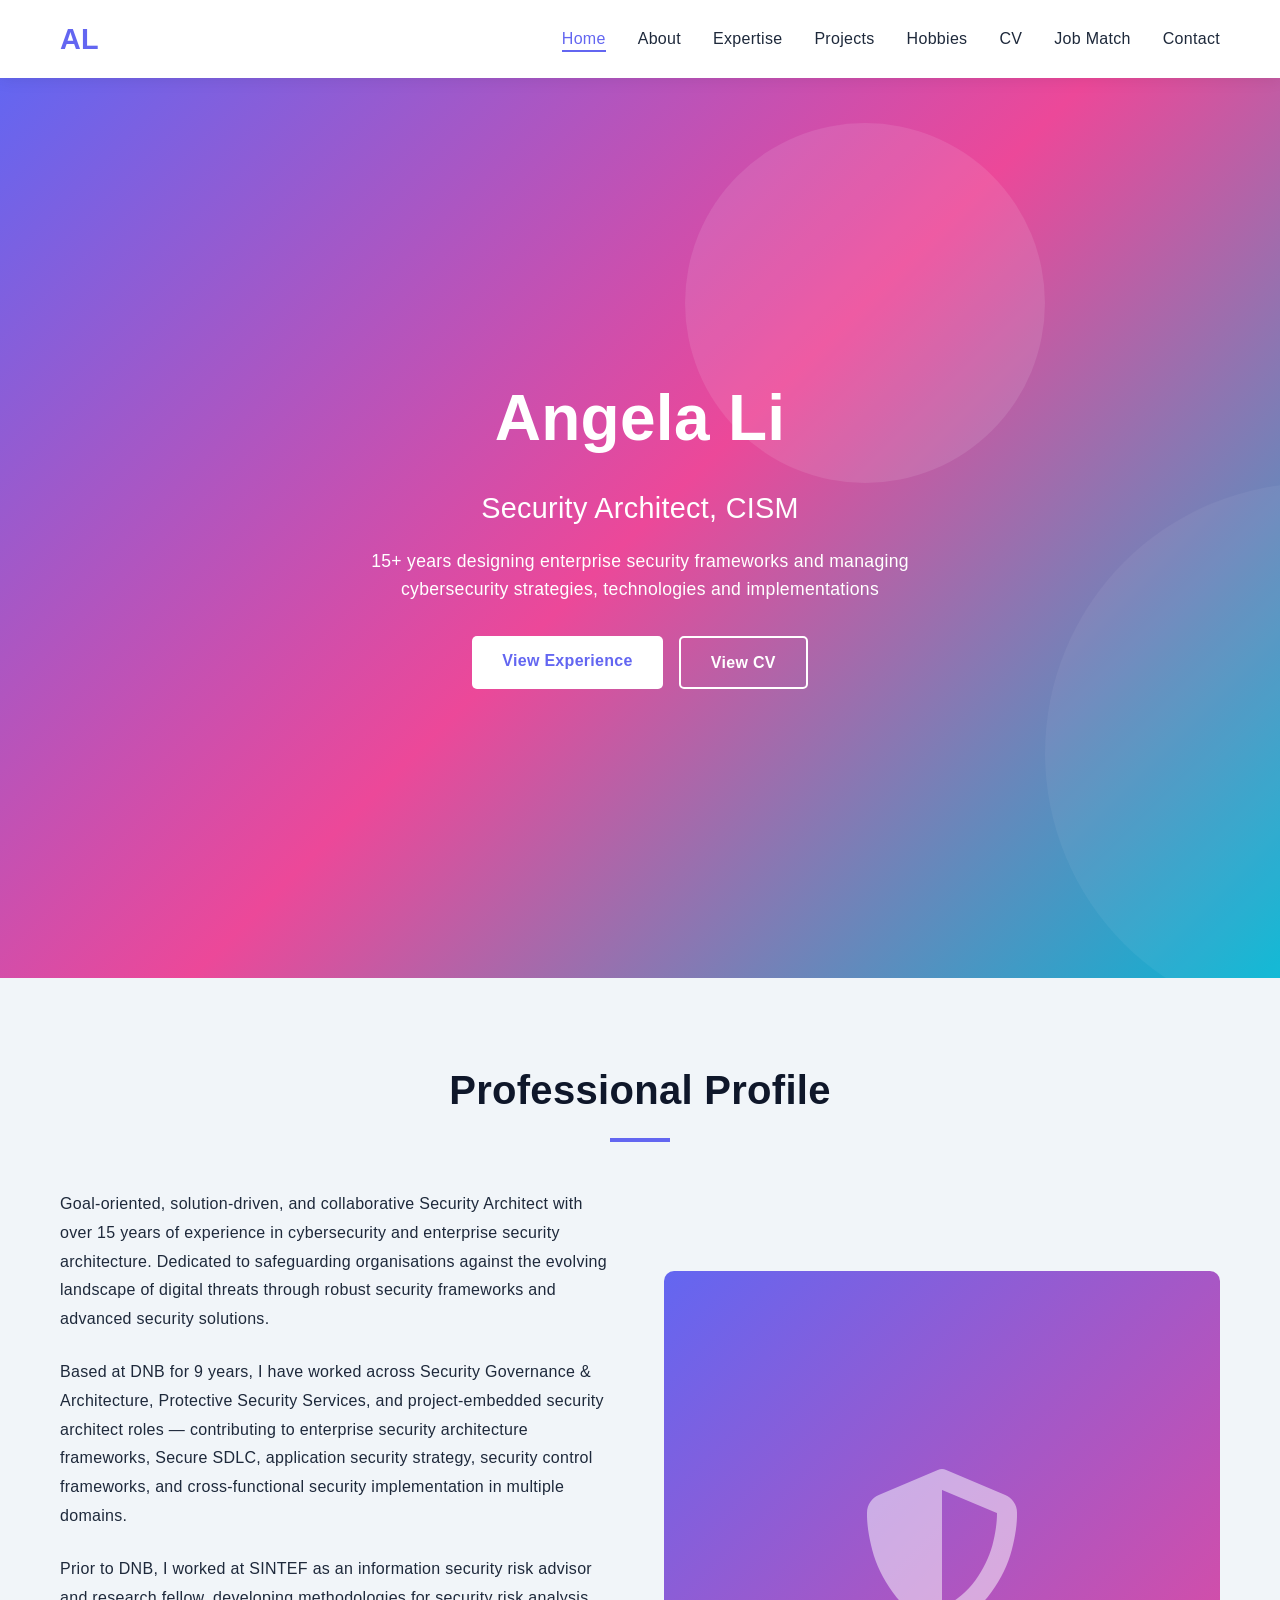
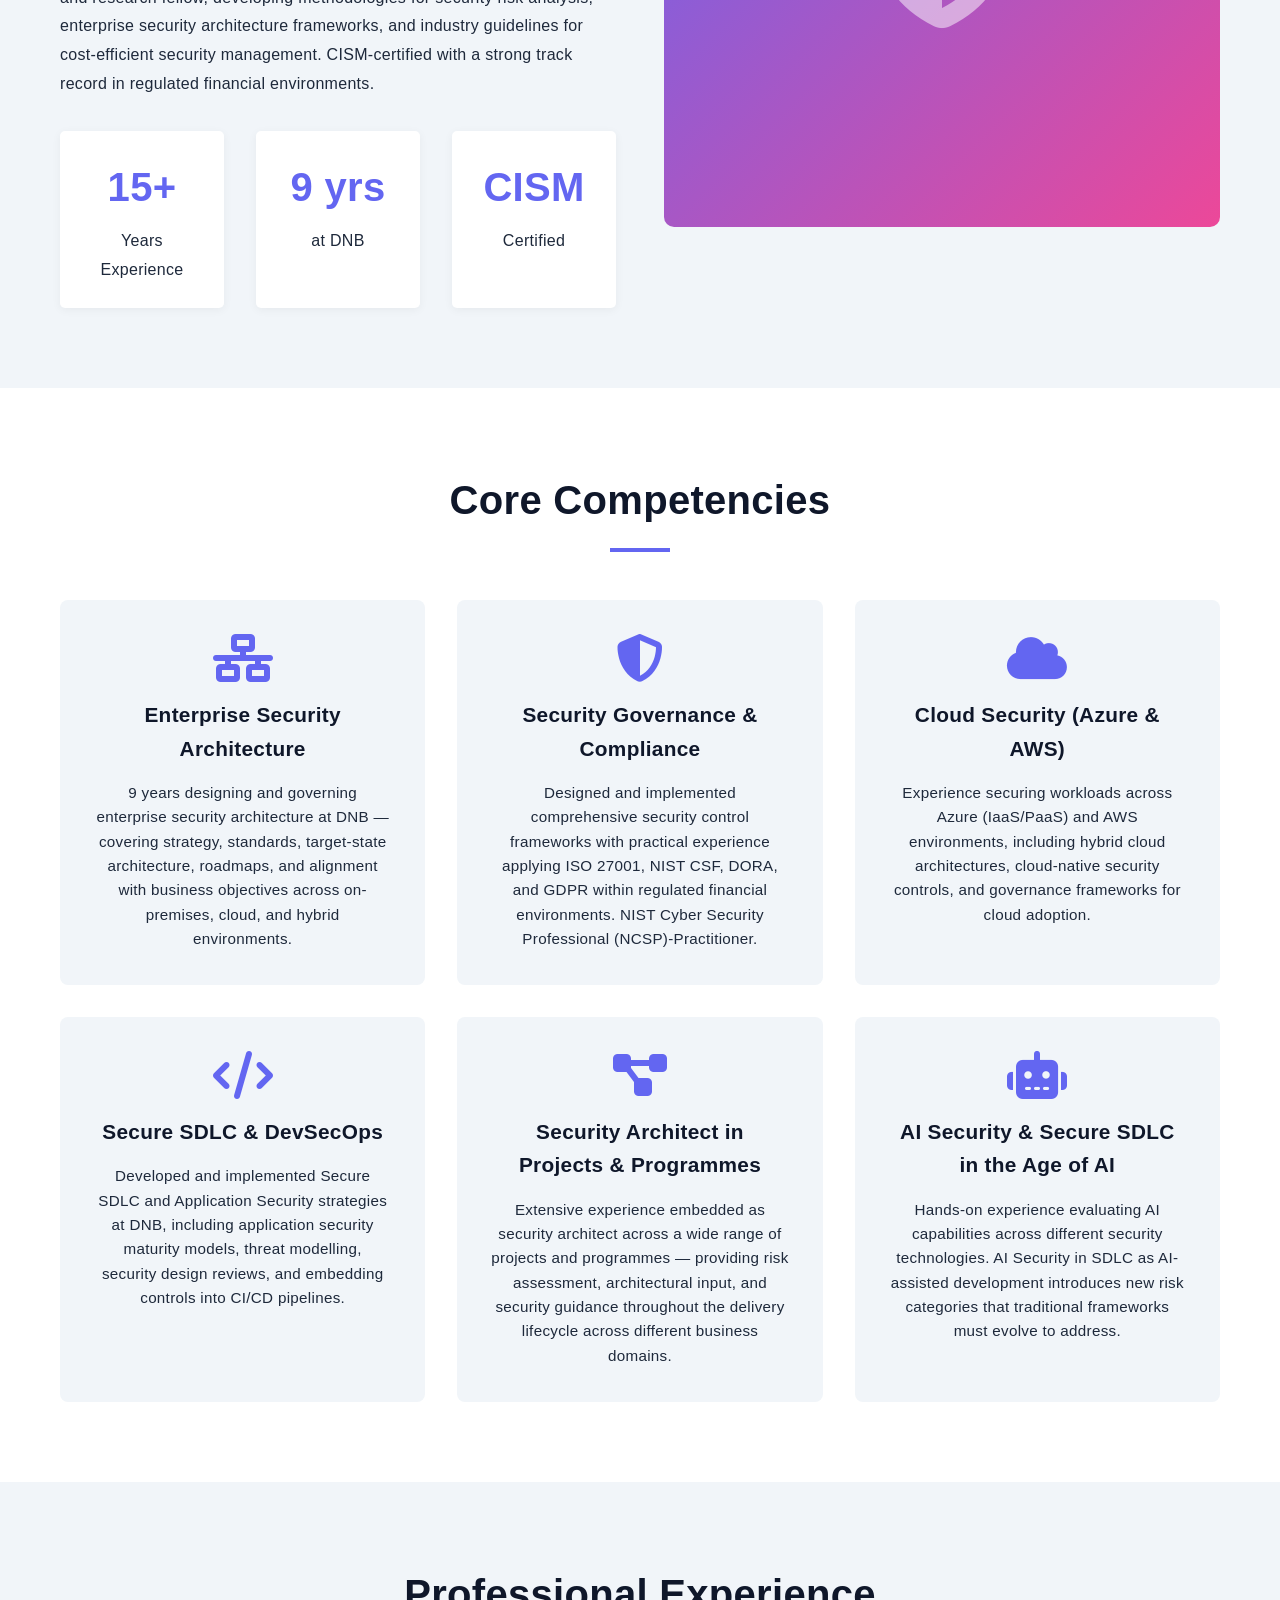
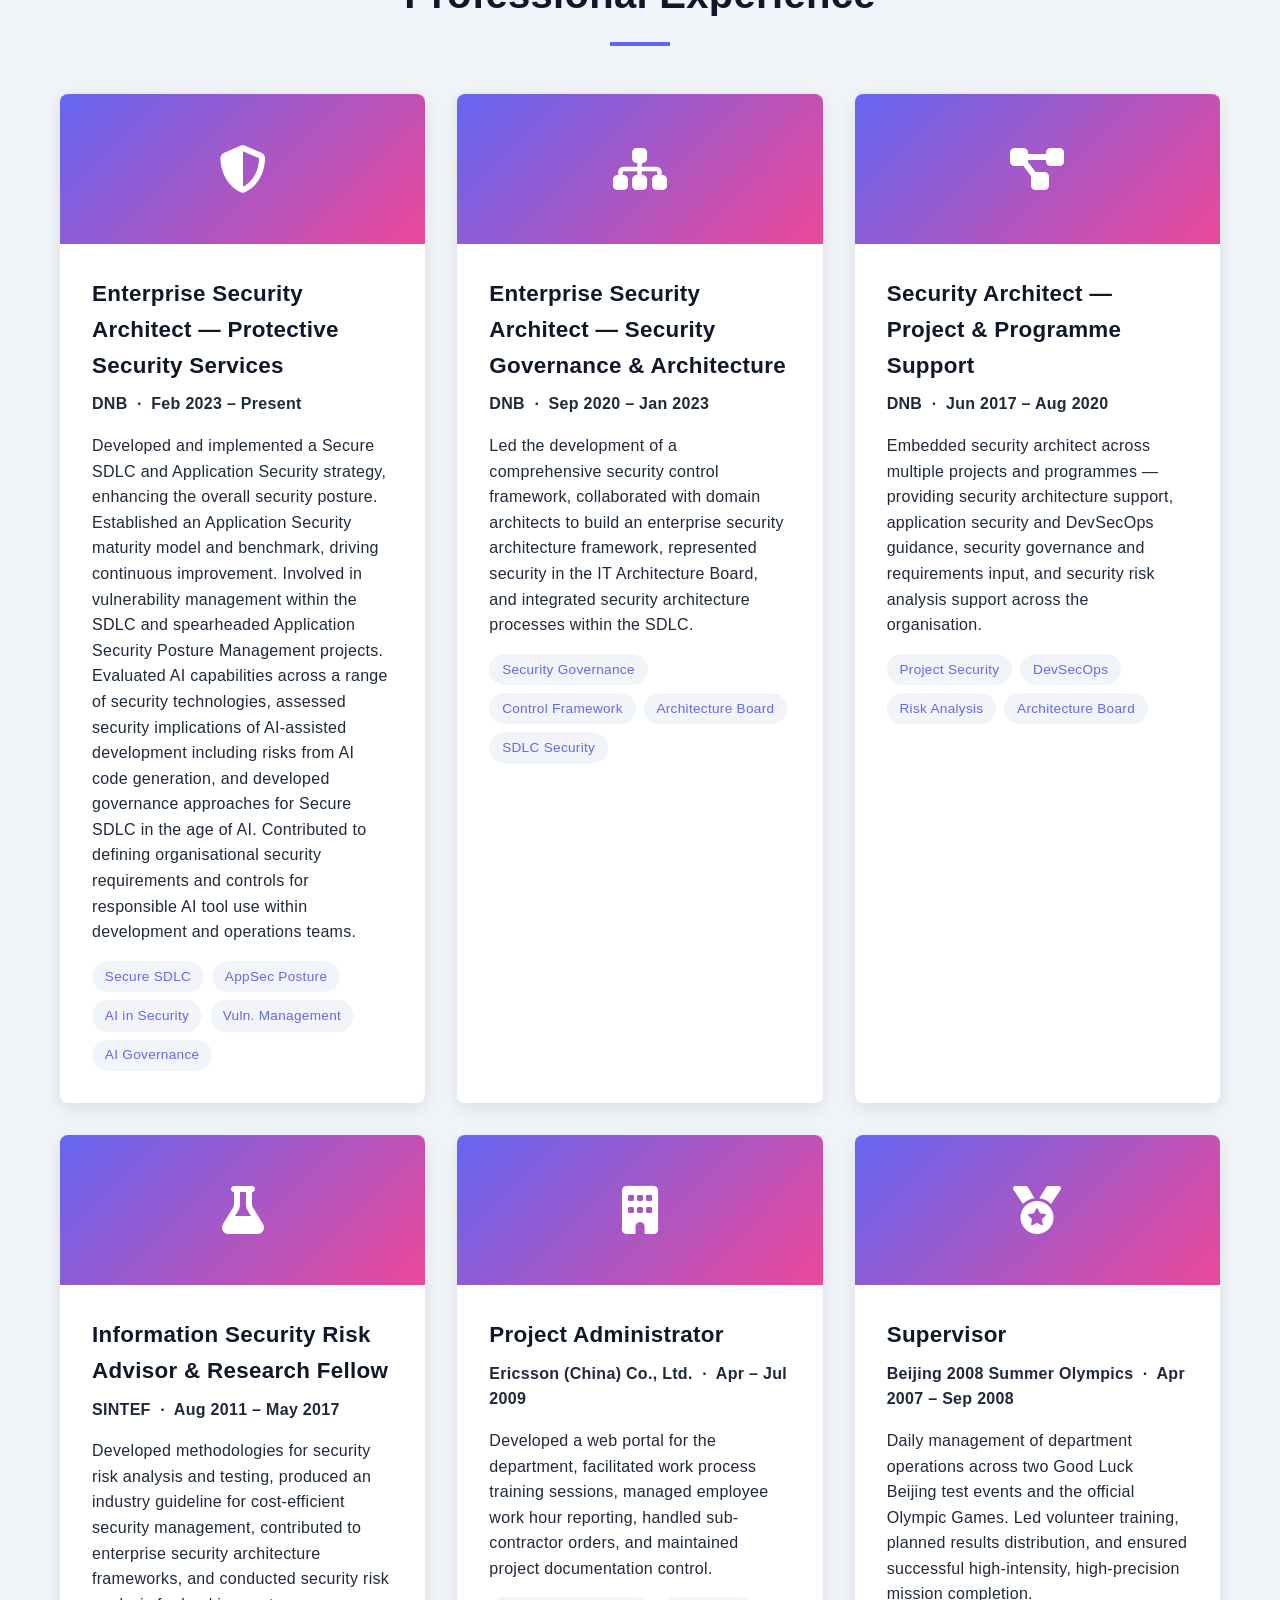
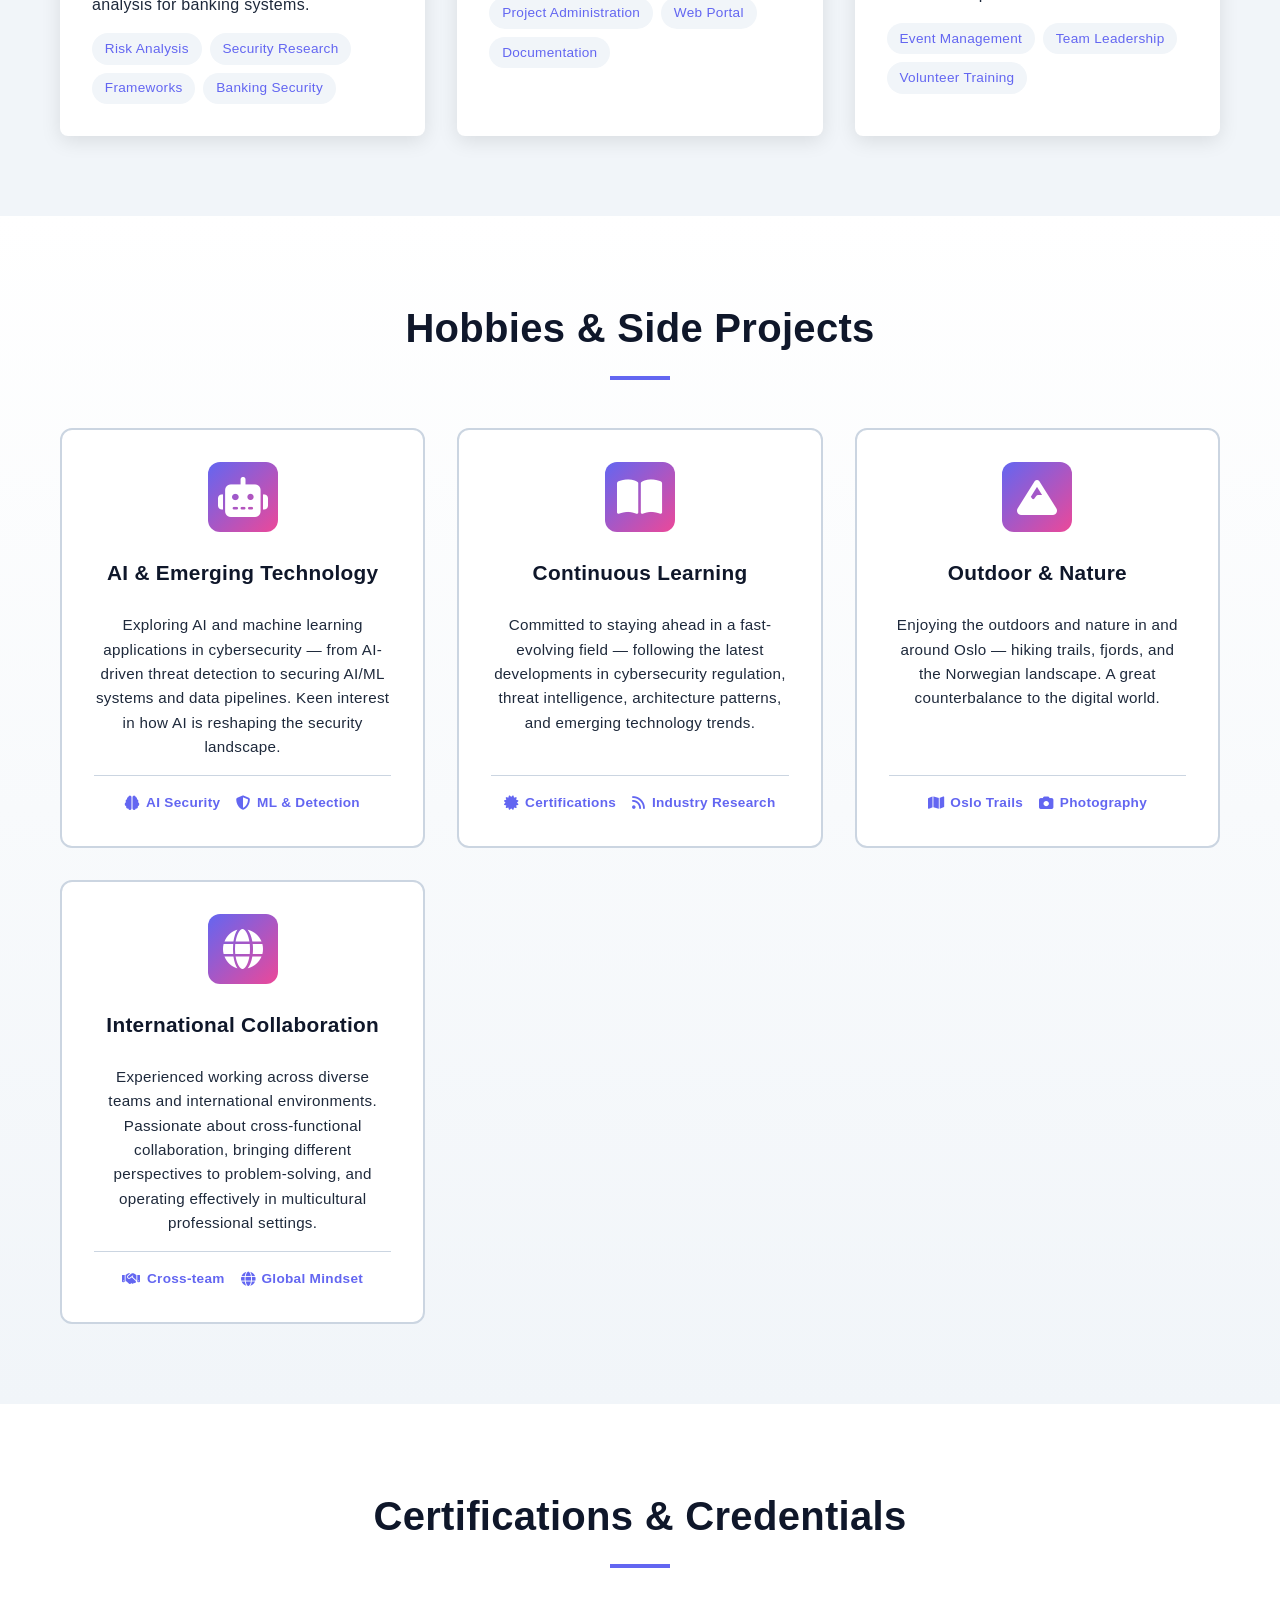
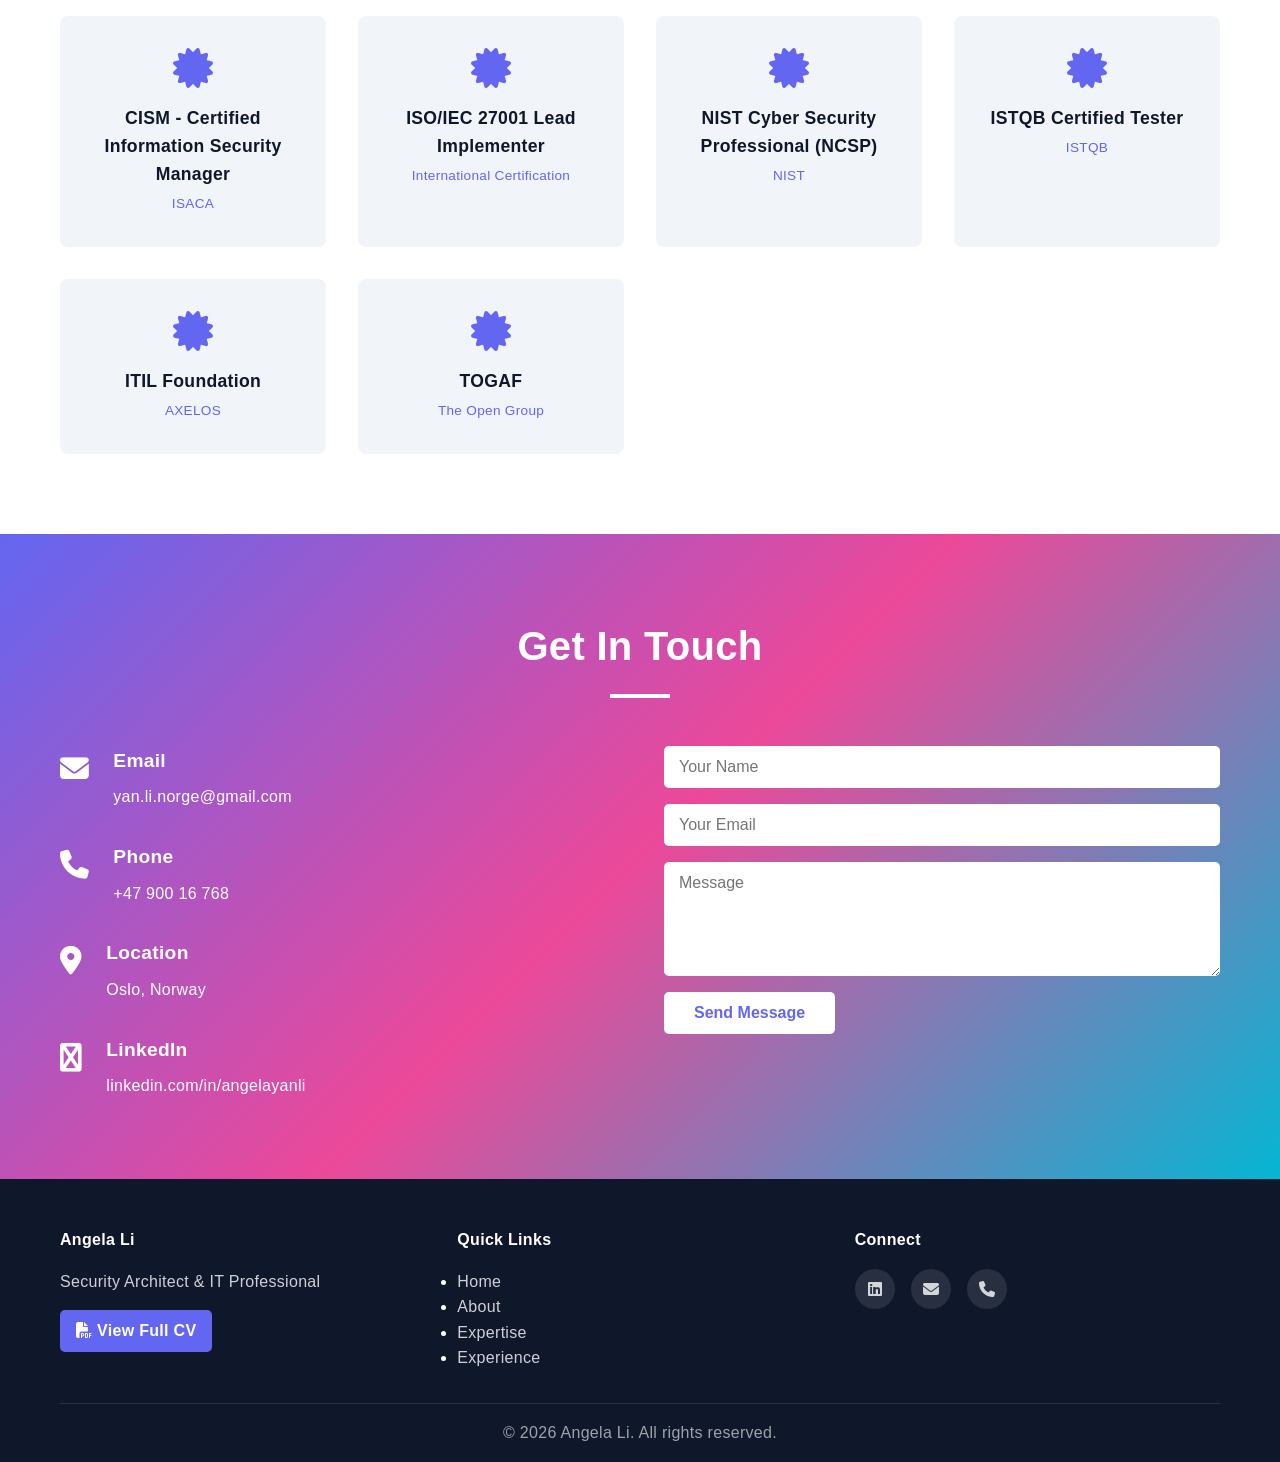
==== commit 589359c3: "Sync DNB Protective Security Services card with full CV content" ====
--- a/index.html
+++ b/index.html
@@ -37,7 +37,7 @@
         <div class="hero-content">
             <h2>Angela Li</h2>
             <p class="subtitle">Security Architect, CISM</p>
-            <p class="description">15+ years designing enterprise security frameworks and managing cybersecurity strategies for organizations globally</p>
+            <p class="description">15+ years designing enterprise security frameworks and managing cybersecurity strategies, technologies and implementations</p>
             <div class="hero-buttons">
                 <a href="#projects" class="btn btn-primary">View Experience</a>
                 <a href="cv.html" class="btn btn-secondary">View CV</a>
@@ -118,7 +118,7 @@
                 <div class="expertise-card">
                     <i class="fas fa-robot"></i>
                     <h3>AI Security & Secure SDLC in the Age of AI</h3>
-                    <p>Hands-on experience evaluating AI capabilities across security technologies — assessing AI-driven threat detection, anomaly analysis, and automated triage. Working on governing Secure SDLC as AI-assisted development introduces new risk categories that traditional frameworks must evolve to address.</p>
+                    <p>Hands-on experience evaluating AI capabilities across different security technologies. AI Security in SDLC as AI-assisted development introduces new risk categories that traditional frameworks must evolve to address.</p>
                 </div>
             </div>
         </div>
@@ -139,12 +139,13 @@
                     <div class="project-info">
                         <h3>Enterprise Security Architect — Protective Security Services</h3>
                         <p class="client">DNB &nbsp;·&nbsp; Feb 2023 – Present</p>
-                        <p>Developed and implemented a Secure SDLC and Application Security strategy, established an Application Security maturity model and benchmark, and led vulnerability management within the SDLC. Also evaluating AI capabilities in security technologies and developing governance approaches for Secure SDLC in the age of AI — addressing how AI-assisted development changes the risk landscape.</p>
+                        <p>Developed and implemented a Secure SDLC and Application Security strategy, enhancing the overall security posture. Established an Application Security maturity model and benchmark, driving continuous improvement. Involved in vulnerability management within the SDLC and spearheaded Application Security Posture Management projects. Evaluated AI capabilities across a range of security technologies, assessed security implications of AI-assisted development including risks from AI code generation, and developed governance approaches for Secure SDLC in the age of AI. Contributed to defining organisational security requirements and controls for responsible AI tool use within development and operations teams.</p>
                         <div class="project-tags">
                             <span class="tag">Secure SDLC</span>
-                            <span class="tag">AppSec</span>
+                            <span class="tag">AppSec Posture</span>
                             <span class="tag">AI in Security</span>
-                            <span class="tag">Security Posture</span>
+                            <span class="tag">Vuln. Management</span>
+                            <span class="tag">AI Governance</span>
                         </div>
                     </div>
                 </div>
@@ -188,7 +189,7 @@
                         <i class="fas fa-flask"></i>
                     </div>
                     <div class="project-info">
-                        <h3>Information Security Risk Advisor & Research Fellow</h3>
+                        <h3>Information Security Risk Advisor &amp; Research Fellow</h3>
                         <p class="client">SINTEF &nbsp;·&nbsp; Aug 2011 – May 2017</p>
                         <p>Developed methodologies for security risk analysis and testing, produced an industry guideline for cost-efficient security management, contributed to enterprise security architecture frameworks, and conducted security risk analysis for banking systems.</p>
                         <div class="project-tags">
@@ -196,6 +197,38 @@
                             <span class="tag">Security Research</span>
                             <span class="tag">Frameworks</span>
                             <span class="tag">Banking Security</span>
+                        </div>
+                    </div>
+                </div>
+
+                <div class="project-card">
+                    <div class="project-image">
+                        <i class="fas fa-building"></i>
+                    </div>
+                    <div class="project-info">
+                        <h3>Project Administrator</h3>
+                        <p class="client">Ericsson (China) Co., Ltd. &nbsp;·&nbsp; Apr – Jul 2009</p>
+                        <p>Developed a web portal for the department, facilitated work process training sessions, managed employee work hour reporting, handled sub-contractor orders, and maintained project documentation control.</p>
+                        <div class="project-tags">
+                            <span class="tag">Project Administration</span>
+                            <span class="tag">Web Portal</span>
+                            <span class="tag">Documentation</span>
+                        </div>
+                    </div>
+                </div>
+
+                <div class="project-card">
+                    <div class="project-image">
+                        <i class="fas fa-medal"></i>
+                    </div>
+                    <div class="project-info">
+                        <h3>Supervisor</h3>
+                        <p class="client">Beijing 2008 Summer Olympics &nbsp;·&nbsp; Apr 2007 – Sep 2008</p>
+                        <p>Daily management of department operations across two Good Luck Beijing test events and the official Olympic Games. Led volunteer training, planned results distribution, and ensured successful high-intensity, high-precision mission completion.</p>
+                        <div class="project-tags">
+                            <span class="tag">Event Management</span>
+                            <span class="tag">Team Leadership</span>
+                            <span class="tag">Volunteer Training</span>
                         </div>
                     </div>
                 </div>
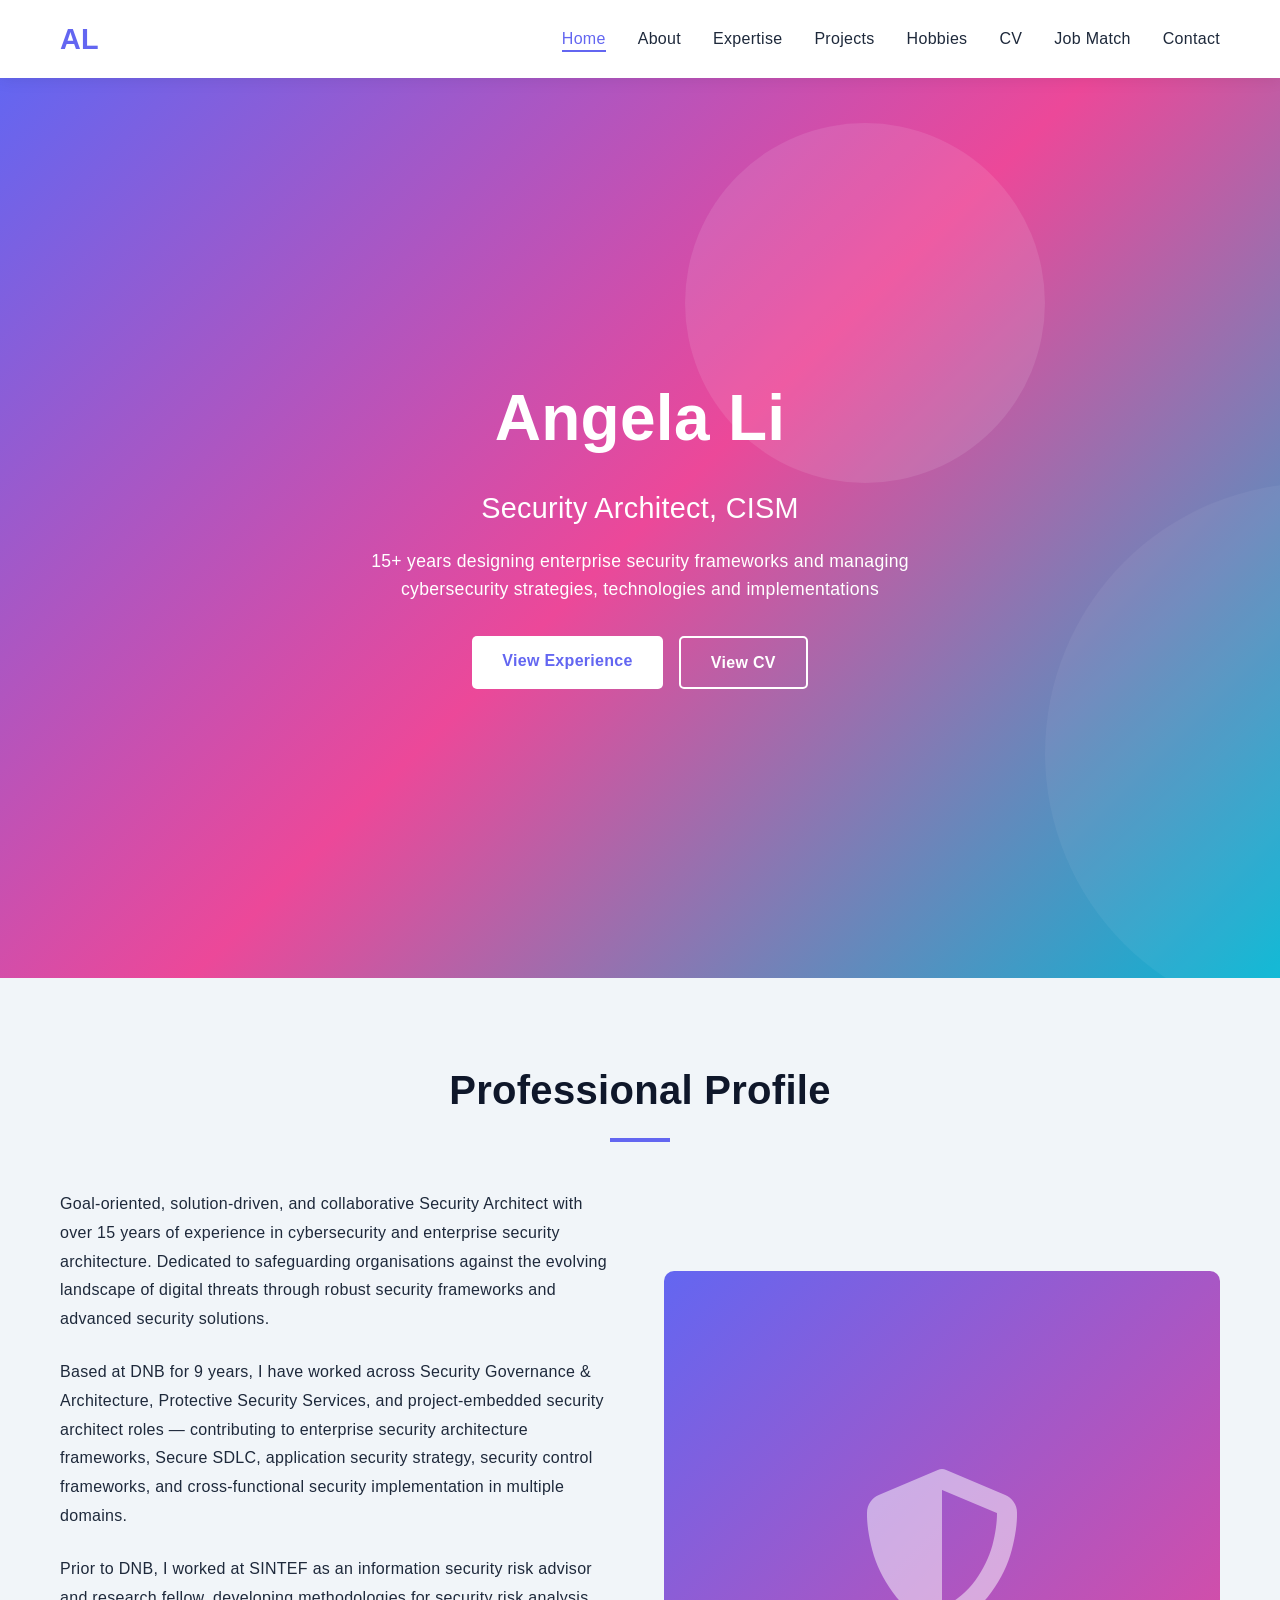
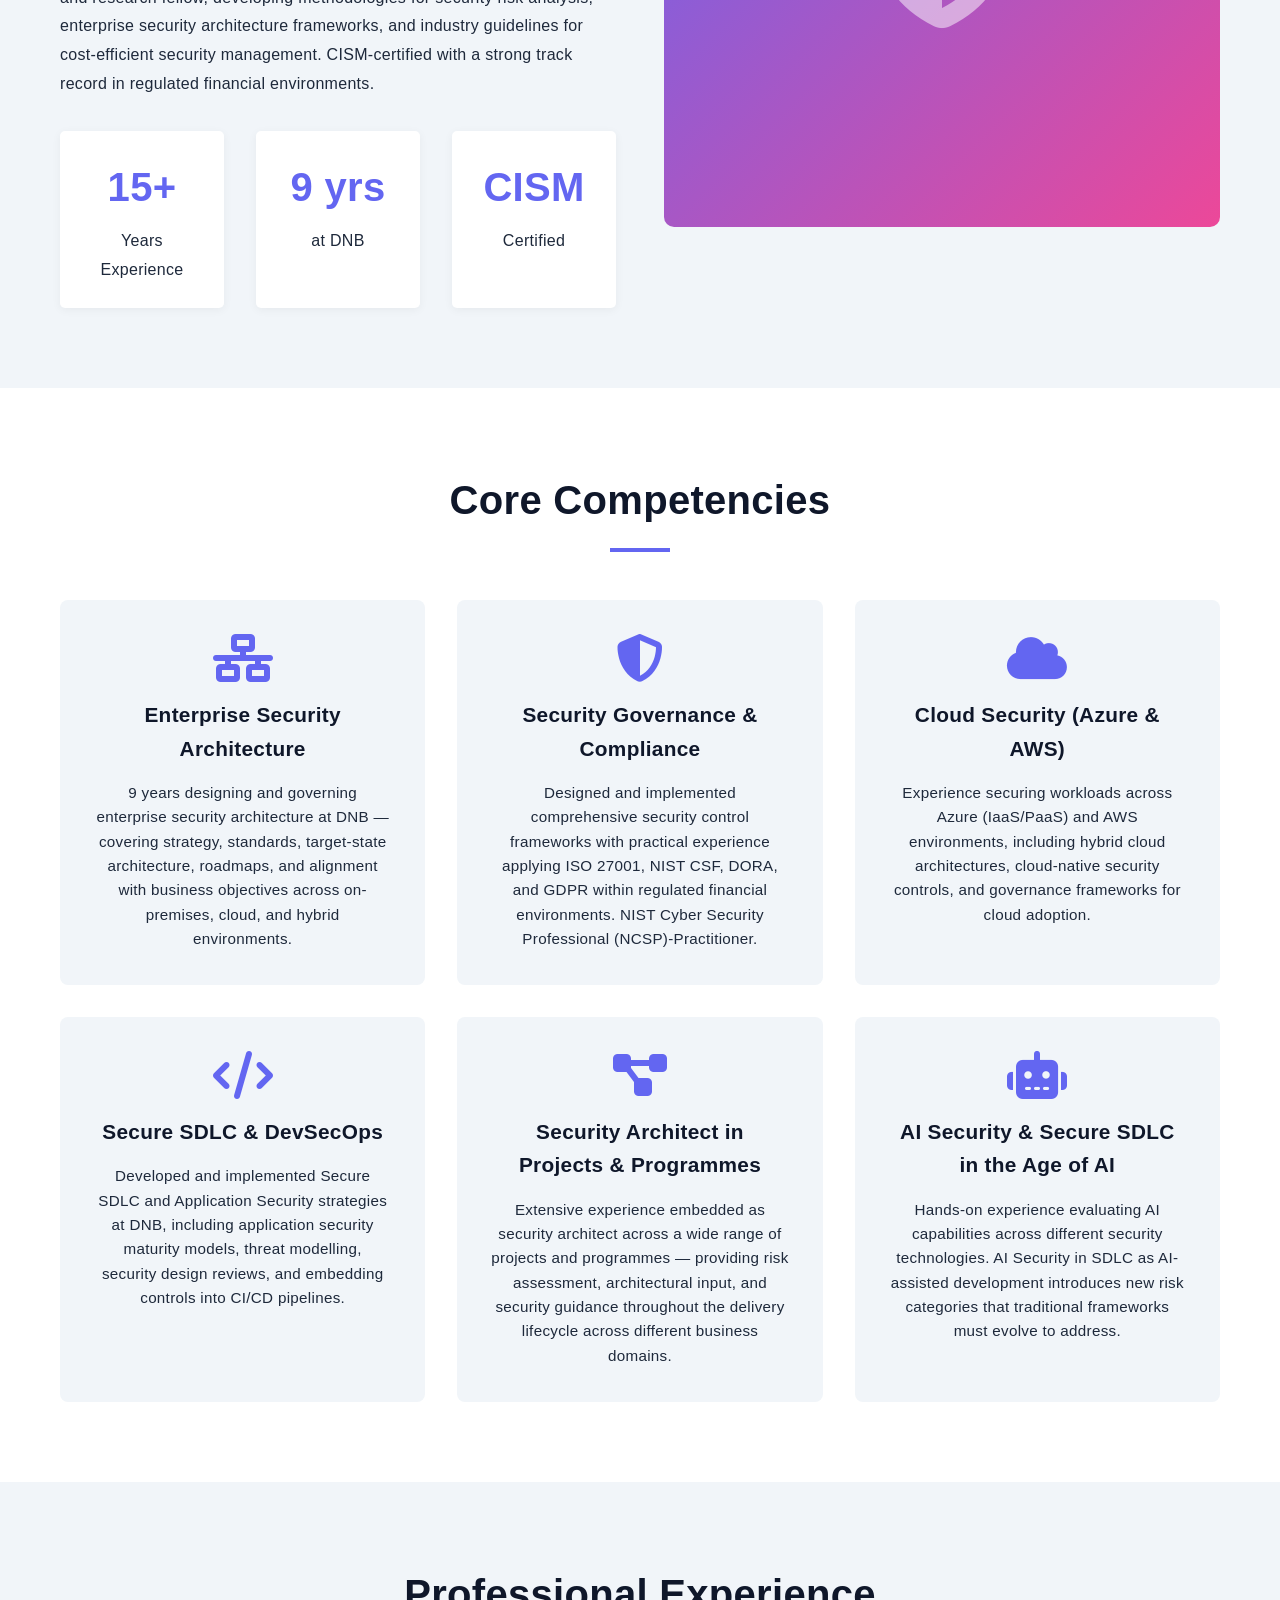
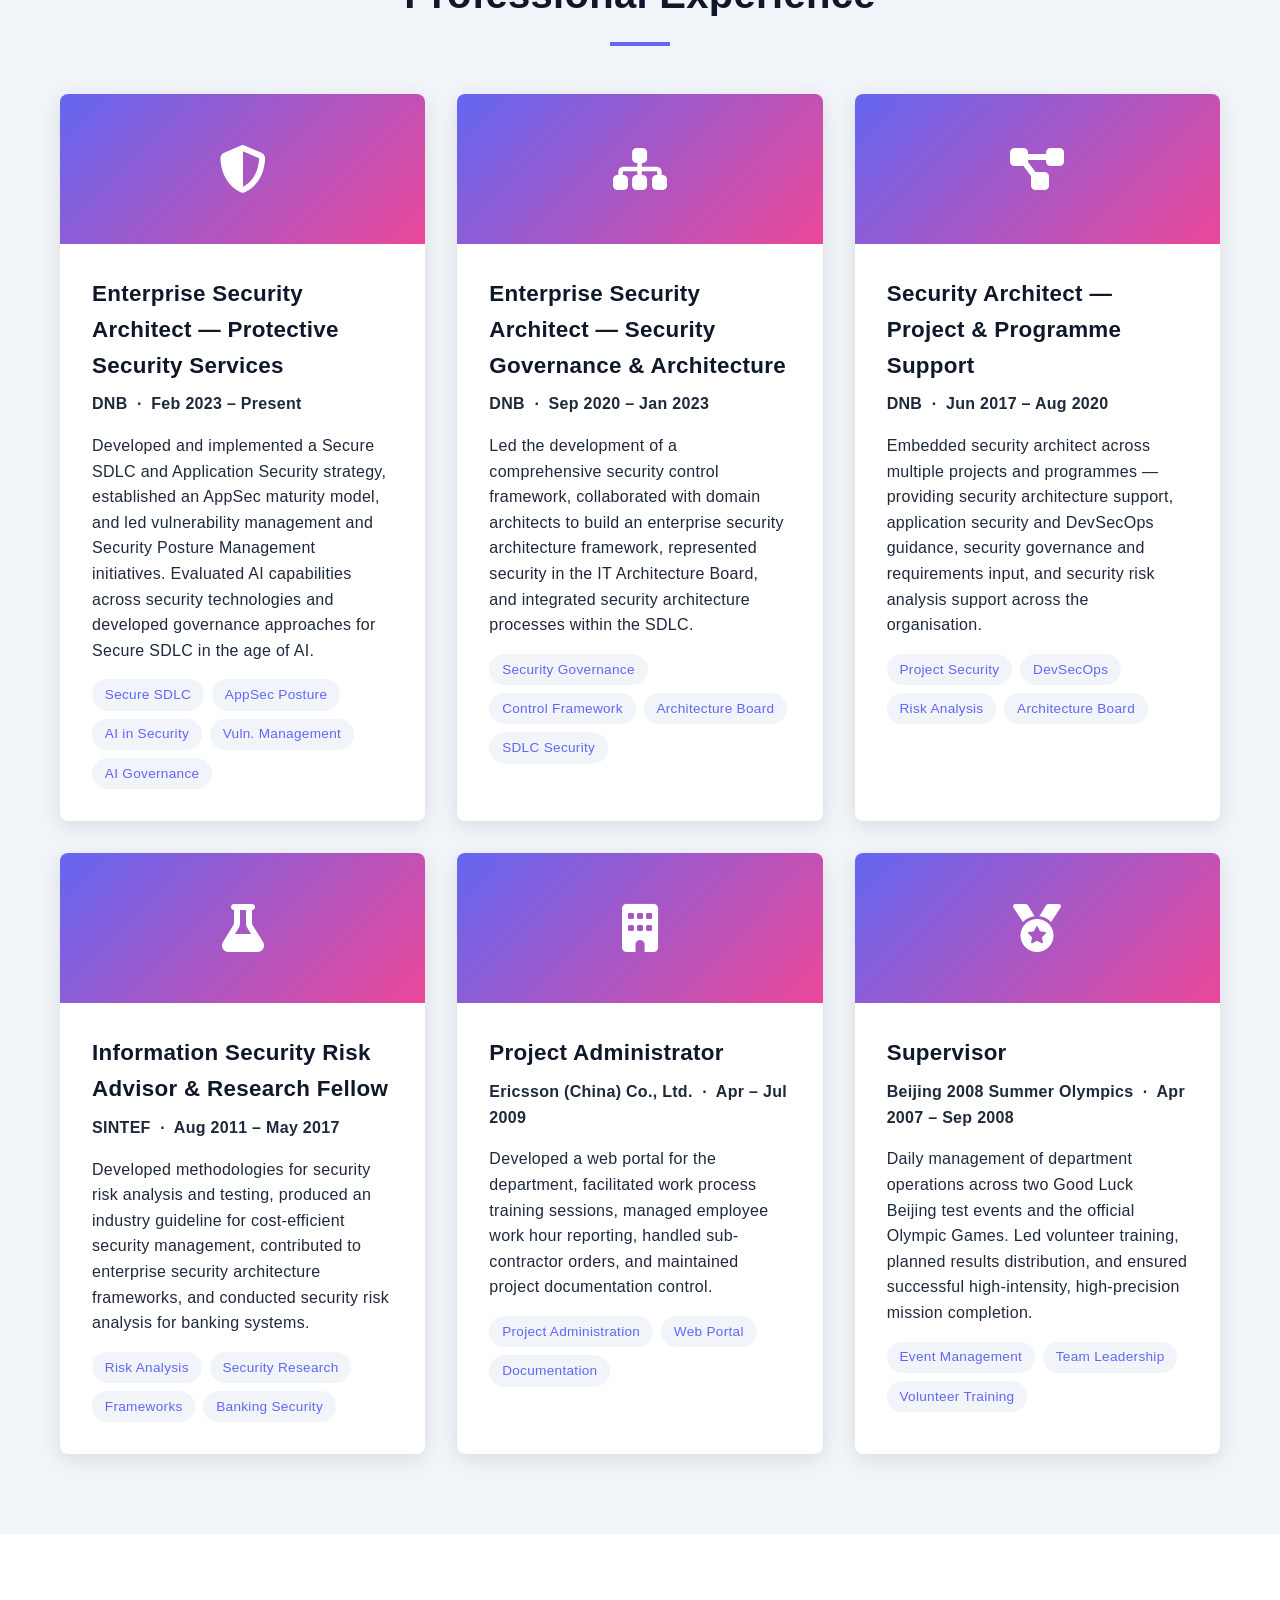
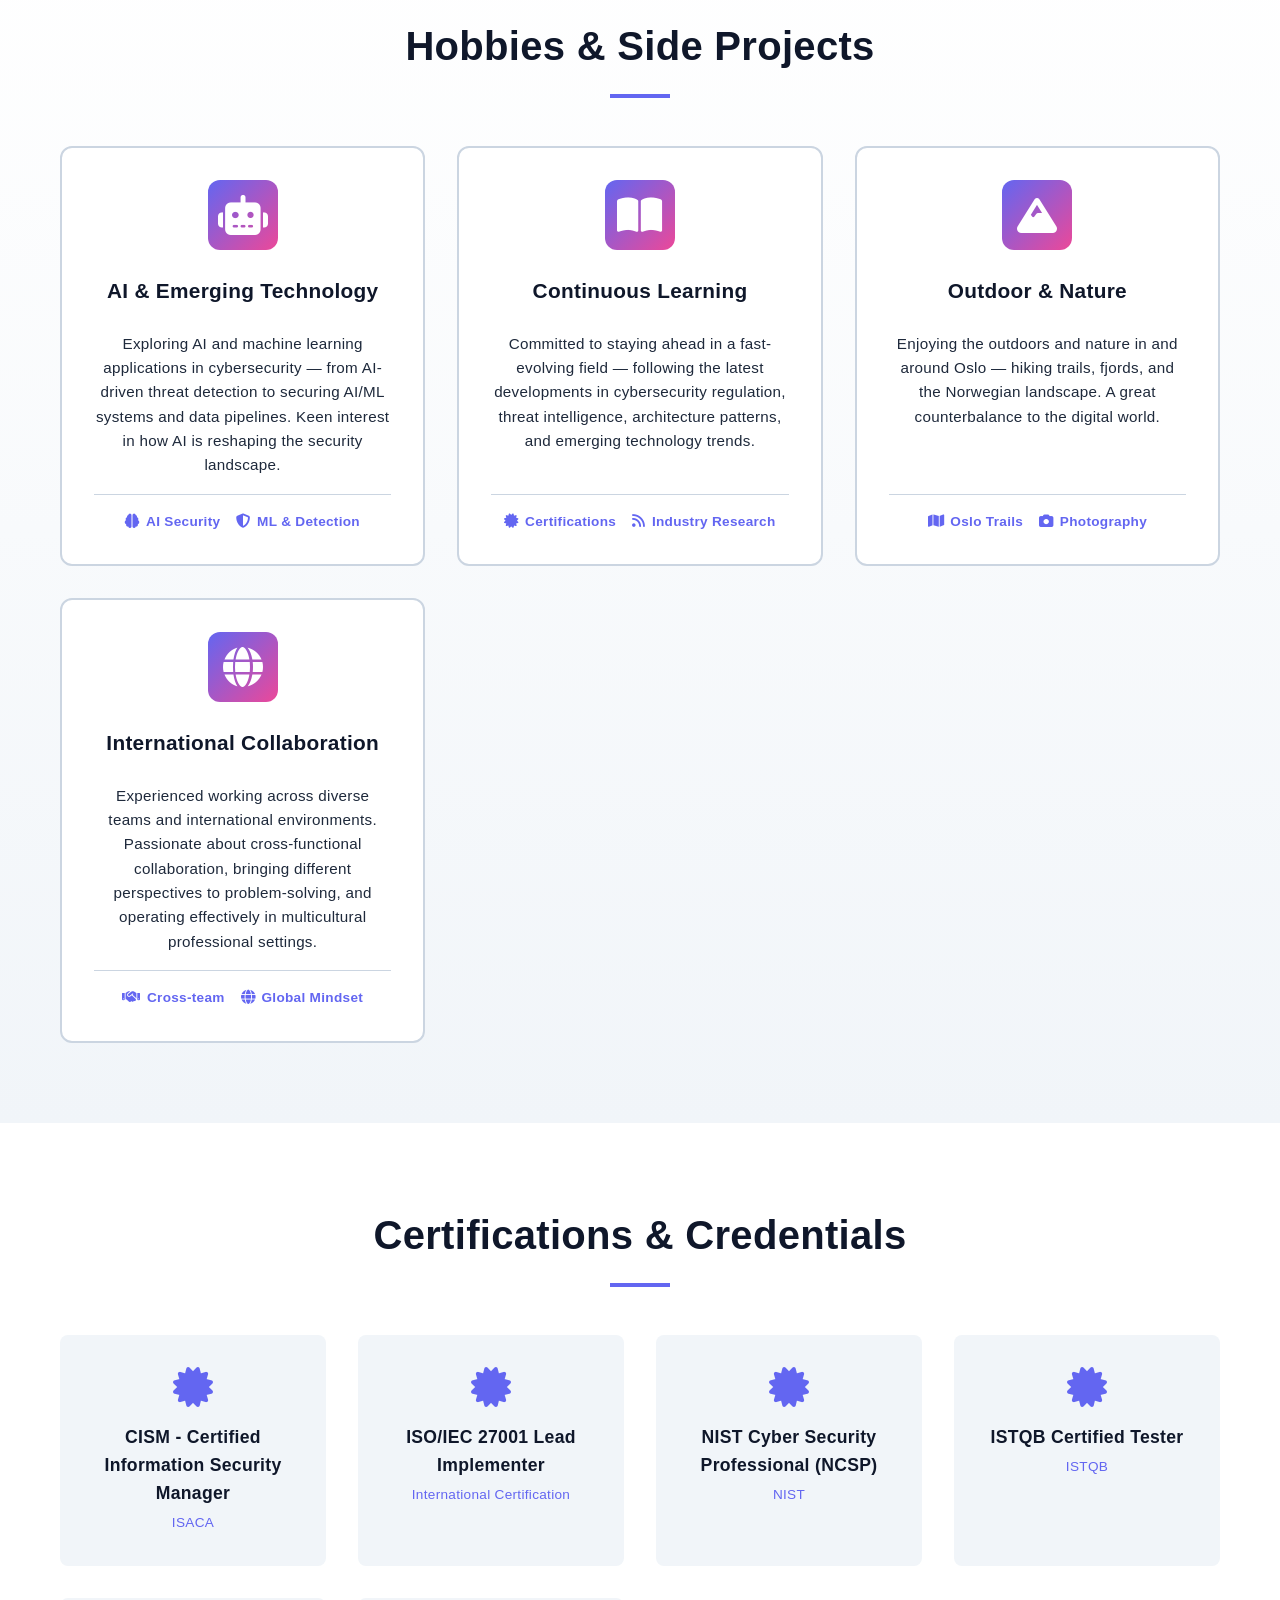
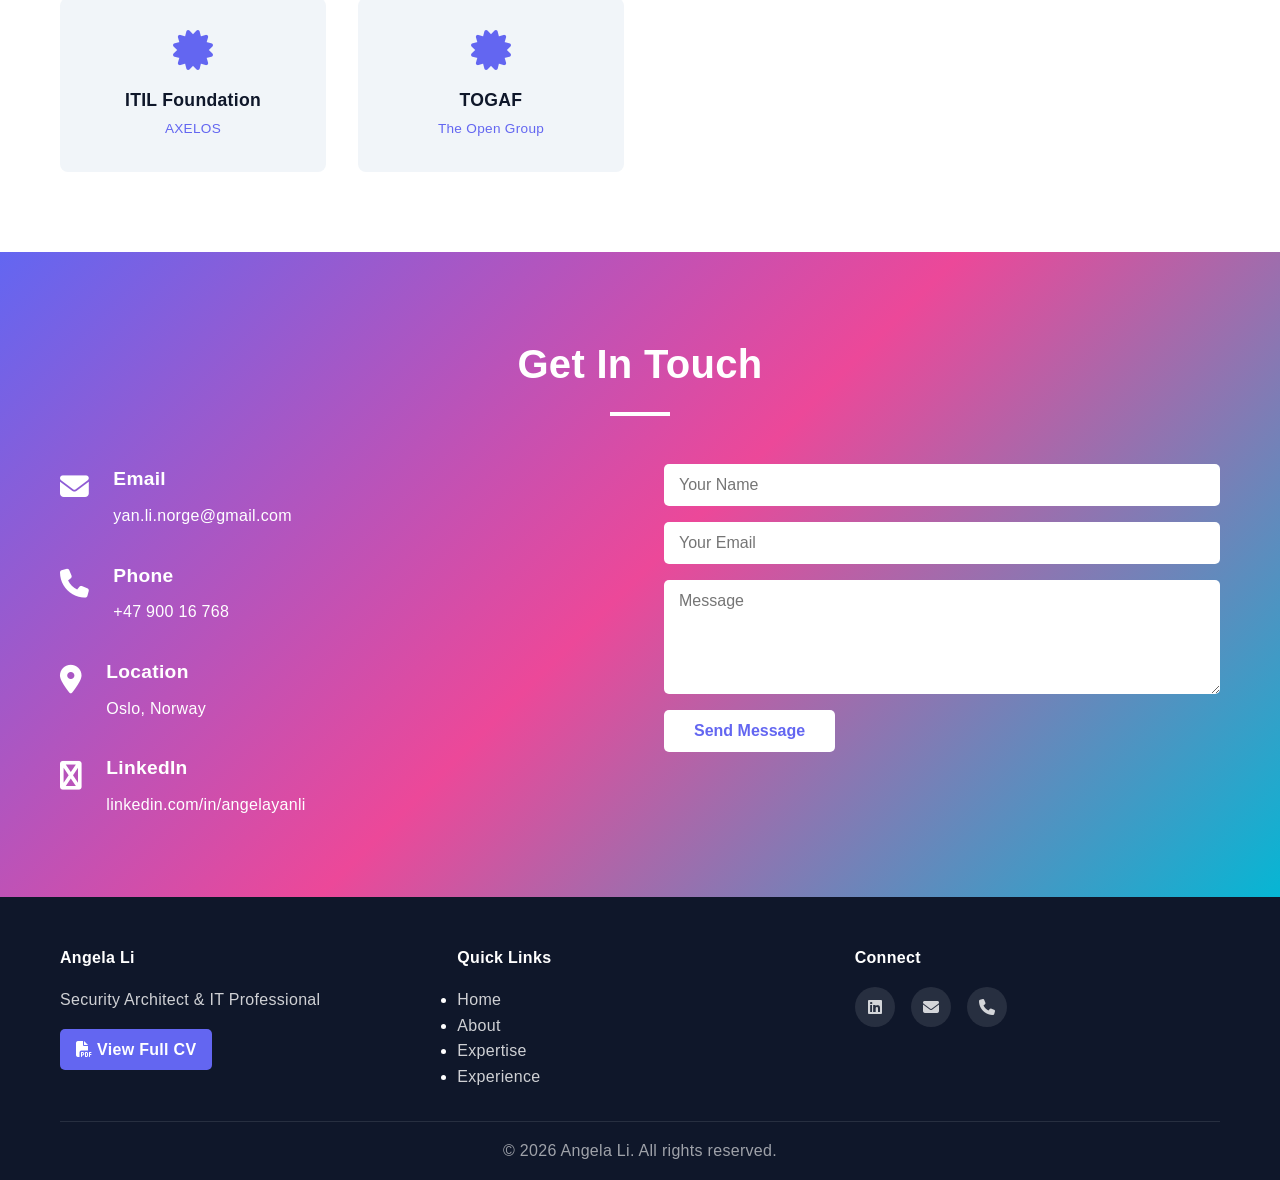
==== commit 614e32c2: "Shorten DNB Protective Security Services description on homepage" ====
--- a/index.html
+++ b/index.html
@@ -139,7 +139,7 @@
                     <div class="project-info">
                         <h3>Enterprise Security Architect — Protective Security Services</h3>
                         <p class="client">DNB &nbsp;·&nbsp; Feb 2023 – Present</p>
-                        <p>Developed and implemented a Secure SDLC and Application Security strategy, enhancing the overall security posture. Established an Application Security maturity model and benchmark, driving continuous improvement. Involved in vulnerability management within the SDLC and spearheaded Application Security Posture Management projects. Evaluated AI capabilities across a range of security technologies, assessed security implications of AI-assisted development including risks from AI code generation, and developed governance approaches for Secure SDLC in the age of AI. Contributed to defining organisational security requirements and controls for responsible AI tool use within development and operations teams.</p>
+                        <p>Developed and implemented a Secure SDLC and Application Security strategy, established an AppSec maturity model, and led vulnerability management and Security Posture Management initiatives. Evaluated AI capabilities across security technologies and developed governance approaches for Secure SDLC in the age of AI.</p>
                         <div class="project-tags">
                             <span class="tag">Secure SDLC</span>
                             <span class="tag">AppSec Posture</span>
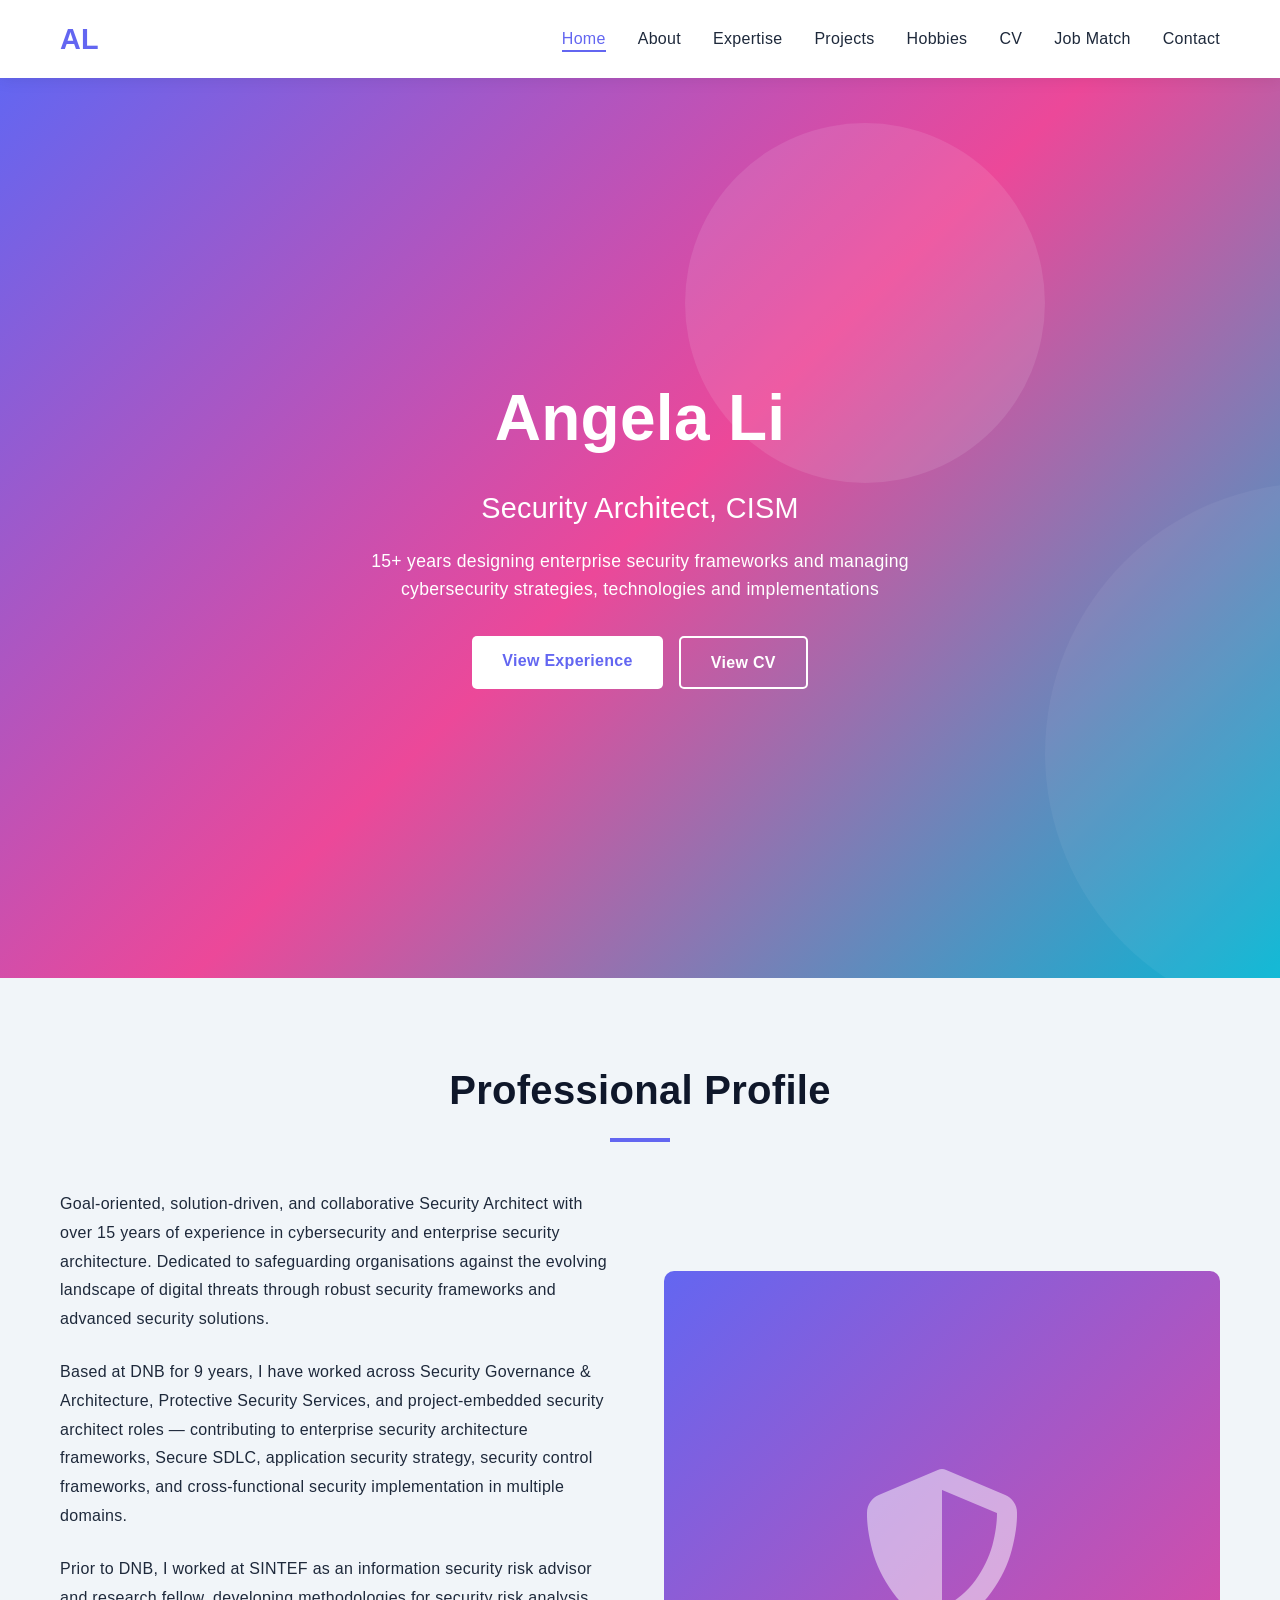
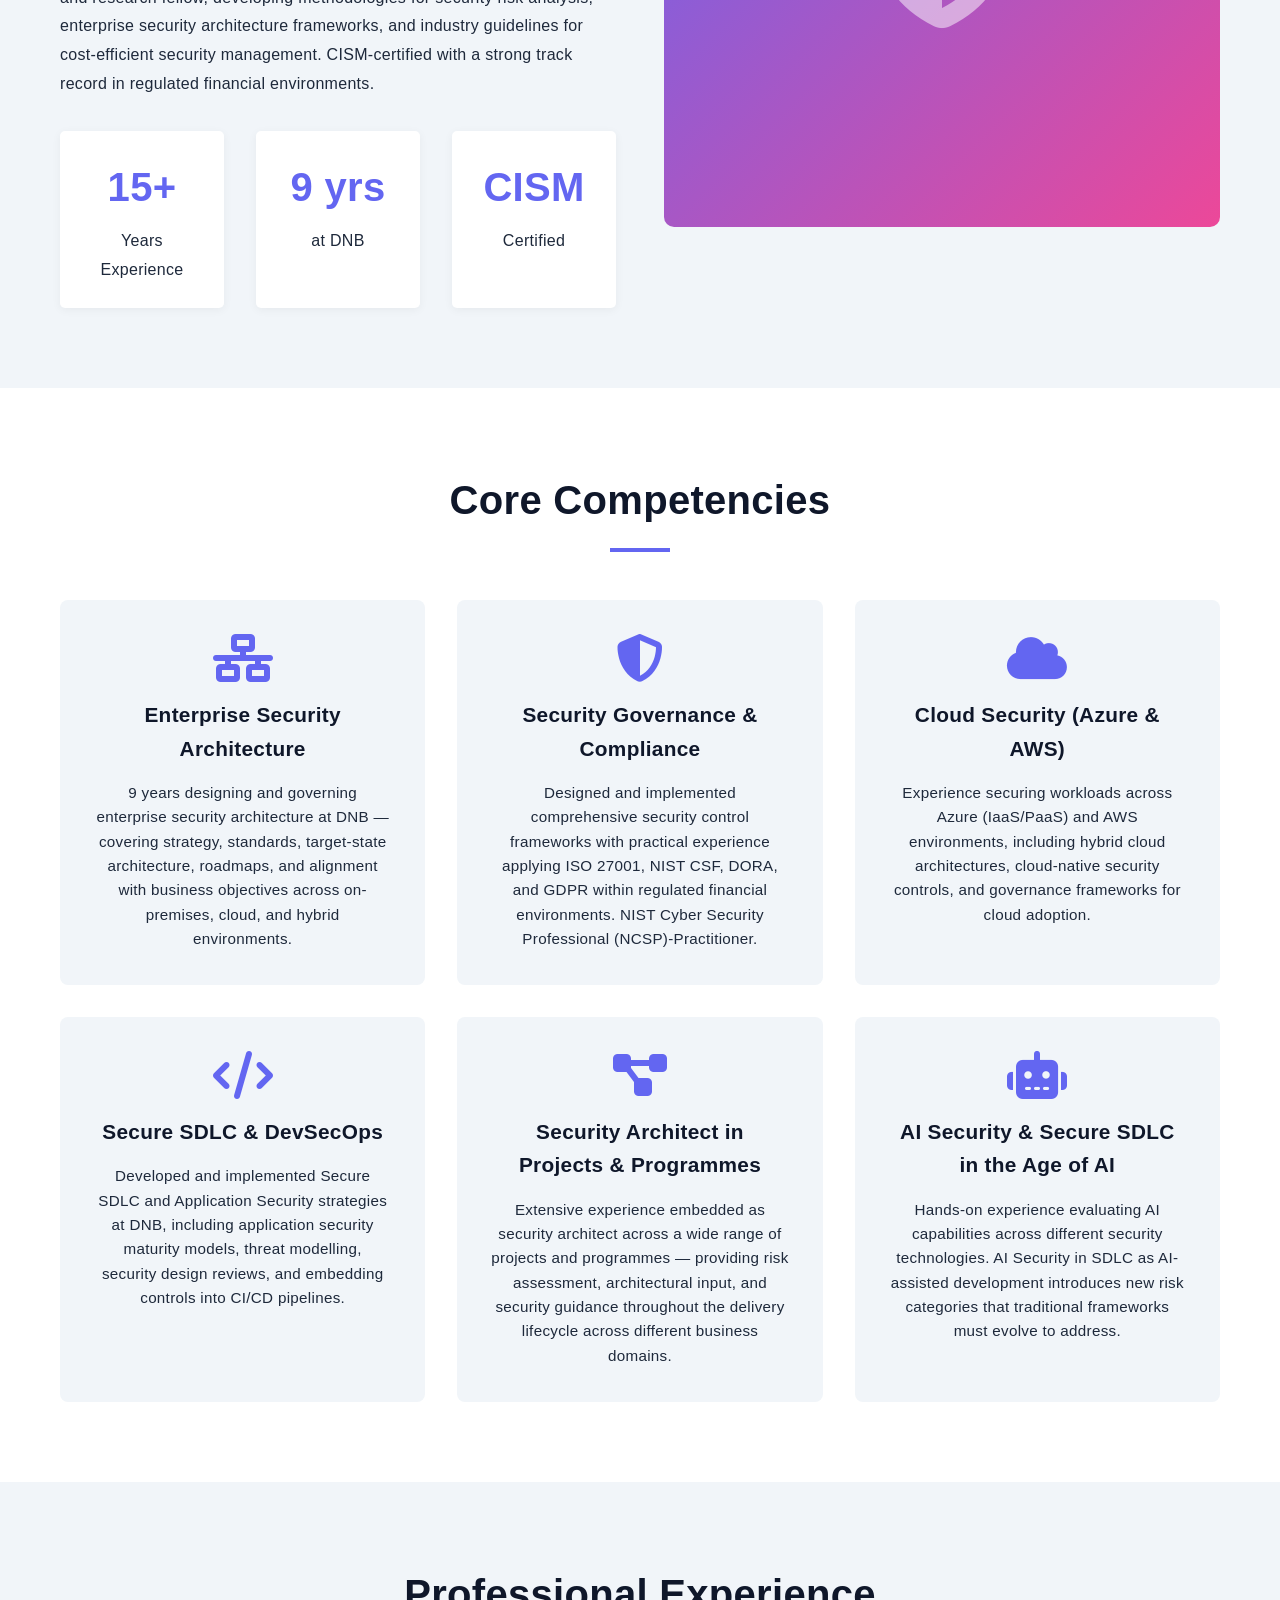
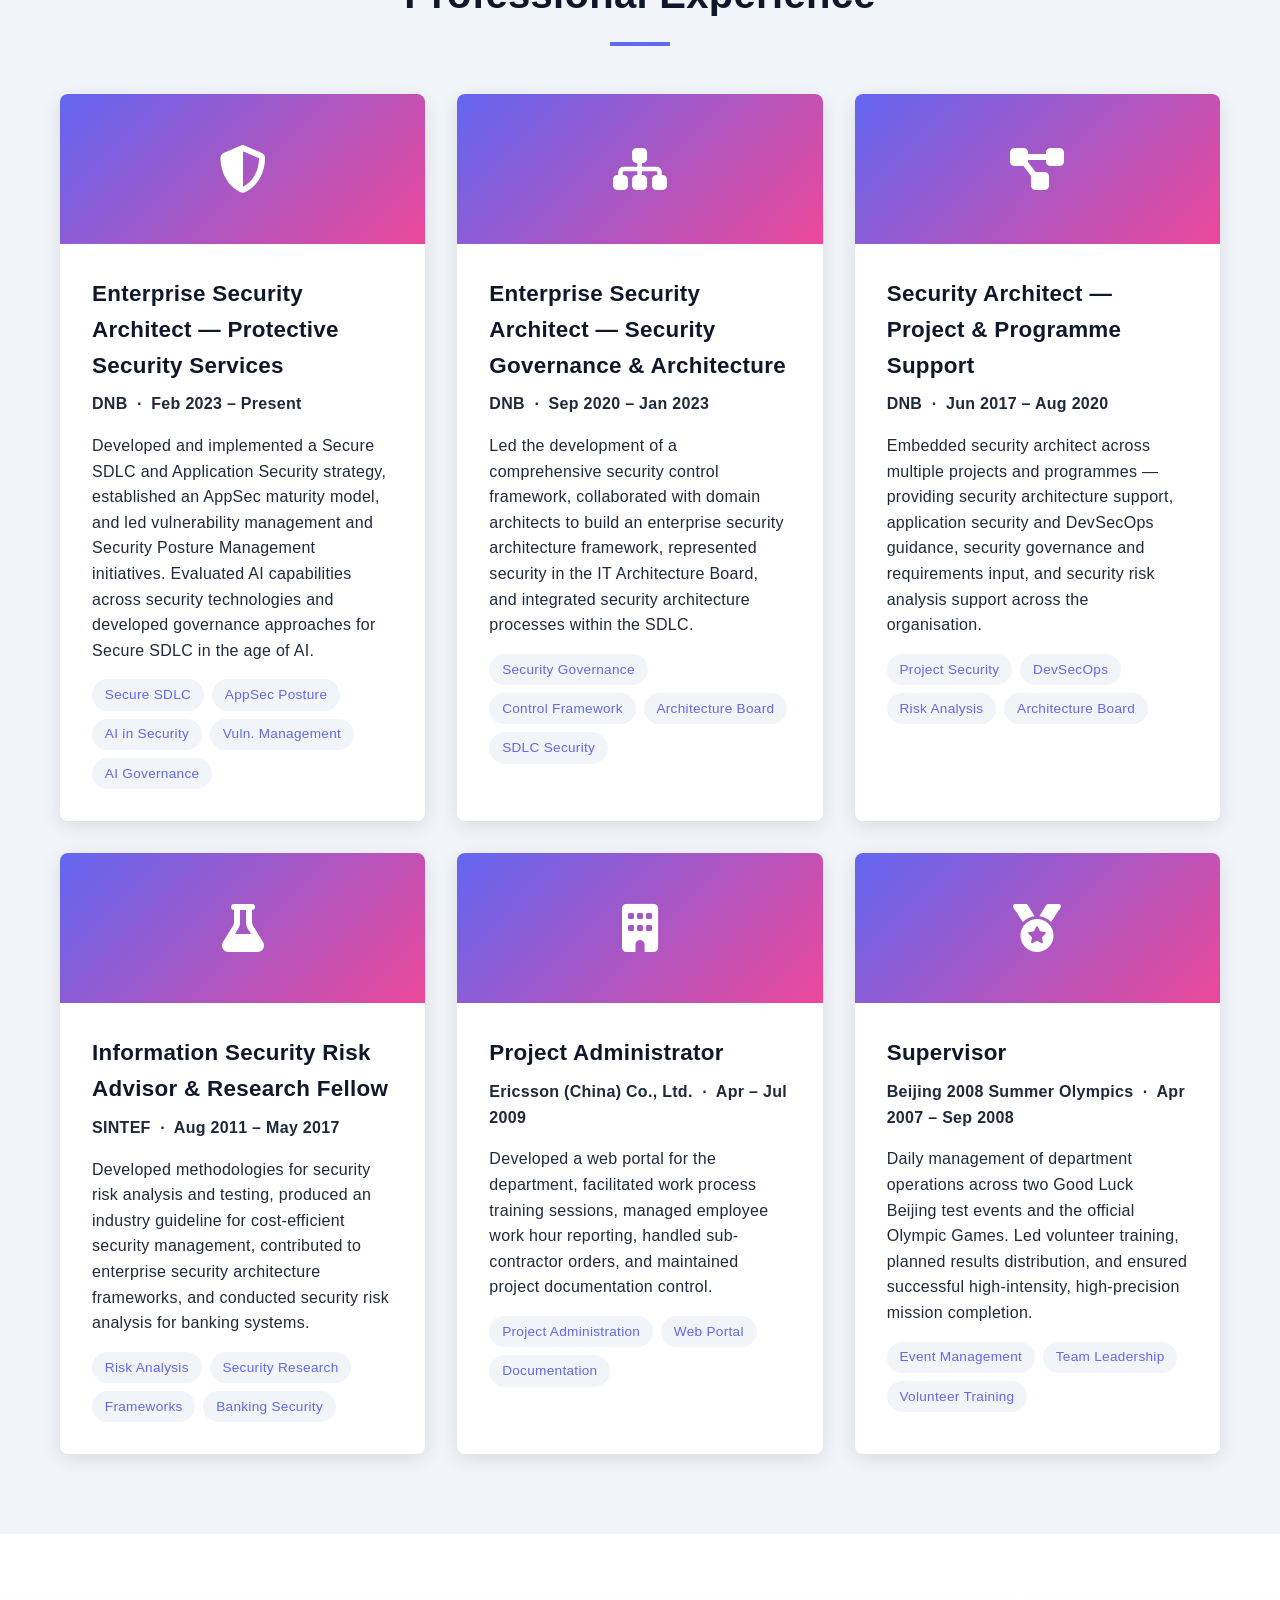
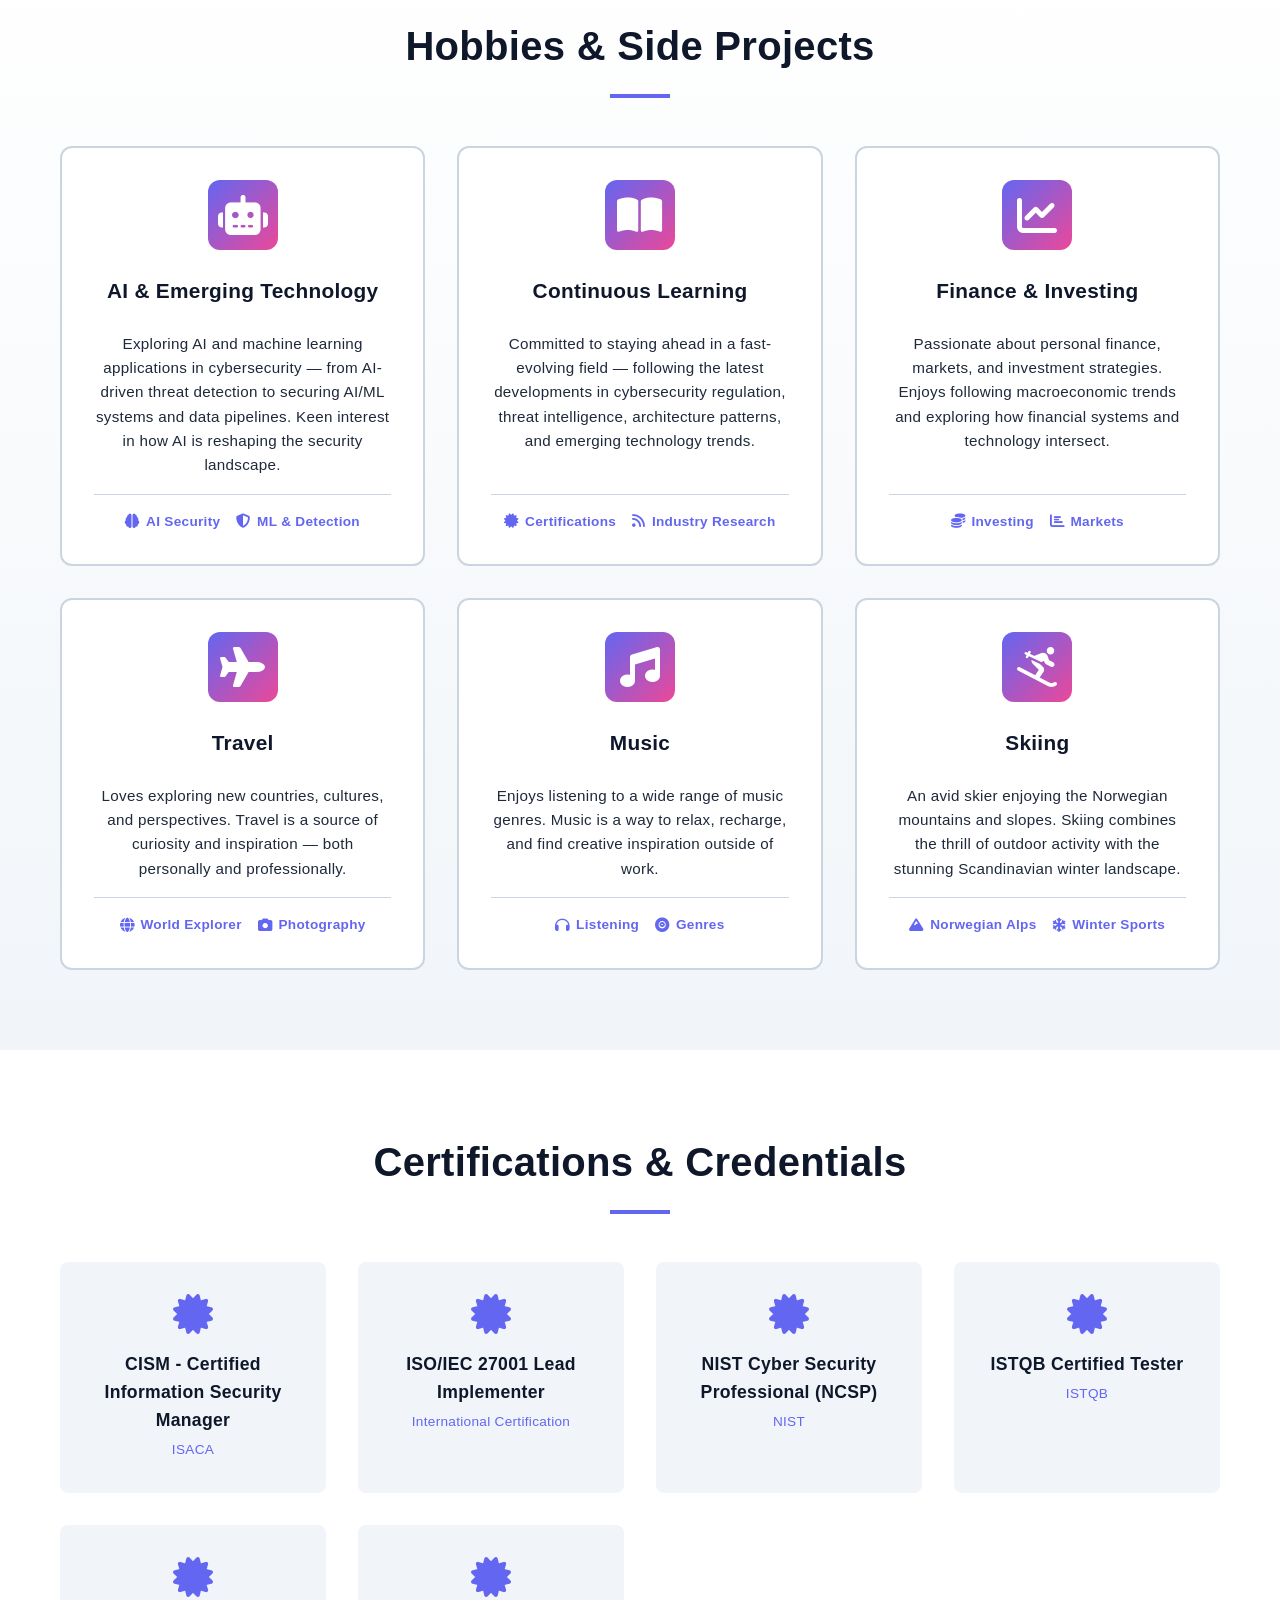
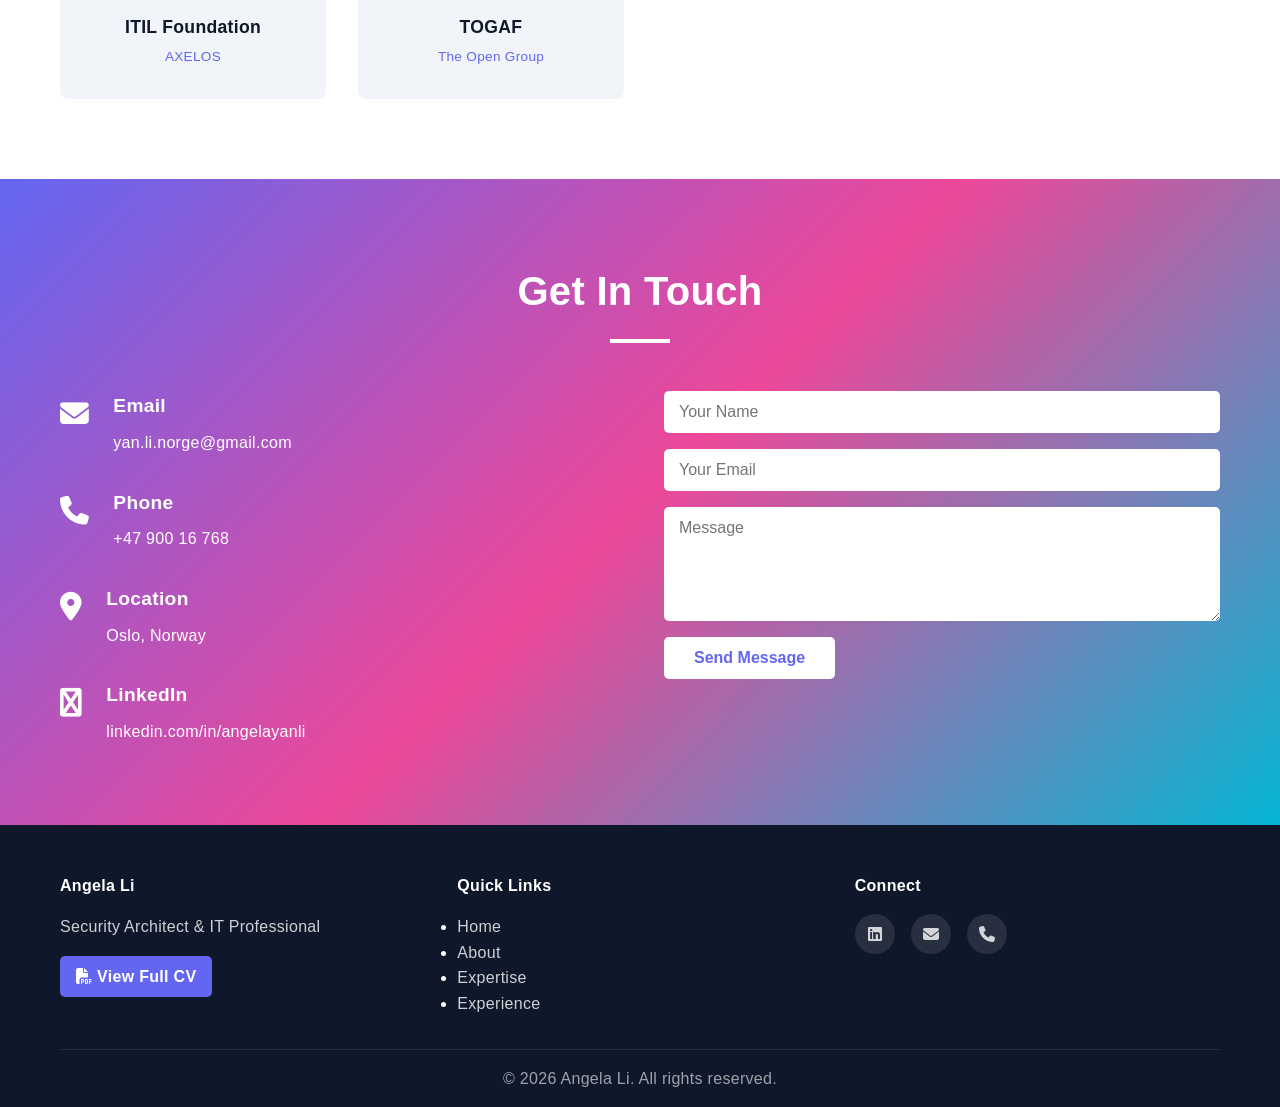
==== commit d19ede95: "Remove Outdoor & Nature hobby card" ====
--- a/index.html
+++ b/index.html
@@ -270,25 +270,49 @@
 
                 <div class="hobby-card">
                     <div class="hobby-icon">
-                        <i class="fas fa-mountain"></i>
-                    </div>
-                    <h3>Outdoor & Nature</h3>
-                    <p>Enjoying the outdoors and nature in and around Oslo — hiking trails, fjords, and the Norwegian landscape. A great counterbalance to the digital world.</p>
-                    <div class="hobby-meta">
-                        <span class="meta-item"><i class="fas fa-map"></i> Oslo Trails</span>
+                        <i class="fas fa-chart-line"></i>
+                    </div>
+                    <h3>Finance & Investing</h3>
+                    <p>Passionate about personal finance, markets, and investment strategies. Enjoys following macroeconomic trends and exploring how financial systems and technology intersect.</p>
+                    <div class="hobby-meta">
+                        <span class="meta-item"><i class="fas fa-coins"></i> Investing</span>
+                        <span class="meta-item"><i class="fas fa-chart-bar"></i> Markets</span>
+                    </div>
+                </div>
+
+                <div class="hobby-card">
+                    <div class="hobby-icon">
+                        <i class="fas fa-plane"></i>
+                    </div>
+                    <h3>Travel</h3>
+                    <p>Loves exploring new countries, cultures, and perspectives. Travel is a source of curiosity and inspiration — both personally and professionally.</p>
+                    <div class="hobby-meta">
+                        <span class="meta-item"><i class="fas fa-globe"></i> World Explorer</span>
                         <span class="meta-item"><i class="fas fa-camera"></i> Photography</span>
                     </div>
                 </div>
 
                 <div class="hobby-card">
                     <div class="hobby-icon">
-                        <i class="fas fa-globe"></i>
-                    </div>
-                    <h3>International Collaboration</h3>
-                    <p>Experienced working across diverse teams and international environments. Passionate about cross-functional collaboration, bringing different perspectives to problem-solving, and operating effectively in multicultural professional settings.</p>
-                    <div class="hobby-meta">
-                        <span class="meta-item"><i class="fas fa-handshake"></i> Cross-team</span>
-                        <span class="meta-item"><i class="fas fa-globe"></i> Global Mindset</span>
+                        <i class="fas fa-music"></i>
+                    </div>
+                    <h3>Music</h3>
+                    <p>Enjoys listening to a wide range of music genres. Music is a way to relax, recharge, and find creative inspiration outside of work.</p>
+                    <div class="hobby-meta">
+                        <span class="meta-item"><i class="fas fa-headphones"></i> Listening</span>
+                        <span class="meta-item"><i class="fas fa-record-vinyl"></i> Genres</span>
+                    </div>
+                </div>
+
+                <div class="hobby-card">
+                    <div class="hobby-icon">
+                        <i class="fas fa-person-skiing"></i>
+                    </div>
+                    <h3>Skiing</h3>
+                    <p>An avid skier enjoying the Norwegian mountains and slopes. Skiing combines the thrill of outdoor activity with the stunning Scandinavian winter landscape.</p>
+                    <div class="hobby-meta">
+                        <span class="meta-item"><i class="fas fa-mountain"></i> Norwegian Alps</span>
+                        <span class="meta-item"><i class="fas fa-snowflake"></i> Winter Sports</span>
                     </div>
                 </div>
             </div>
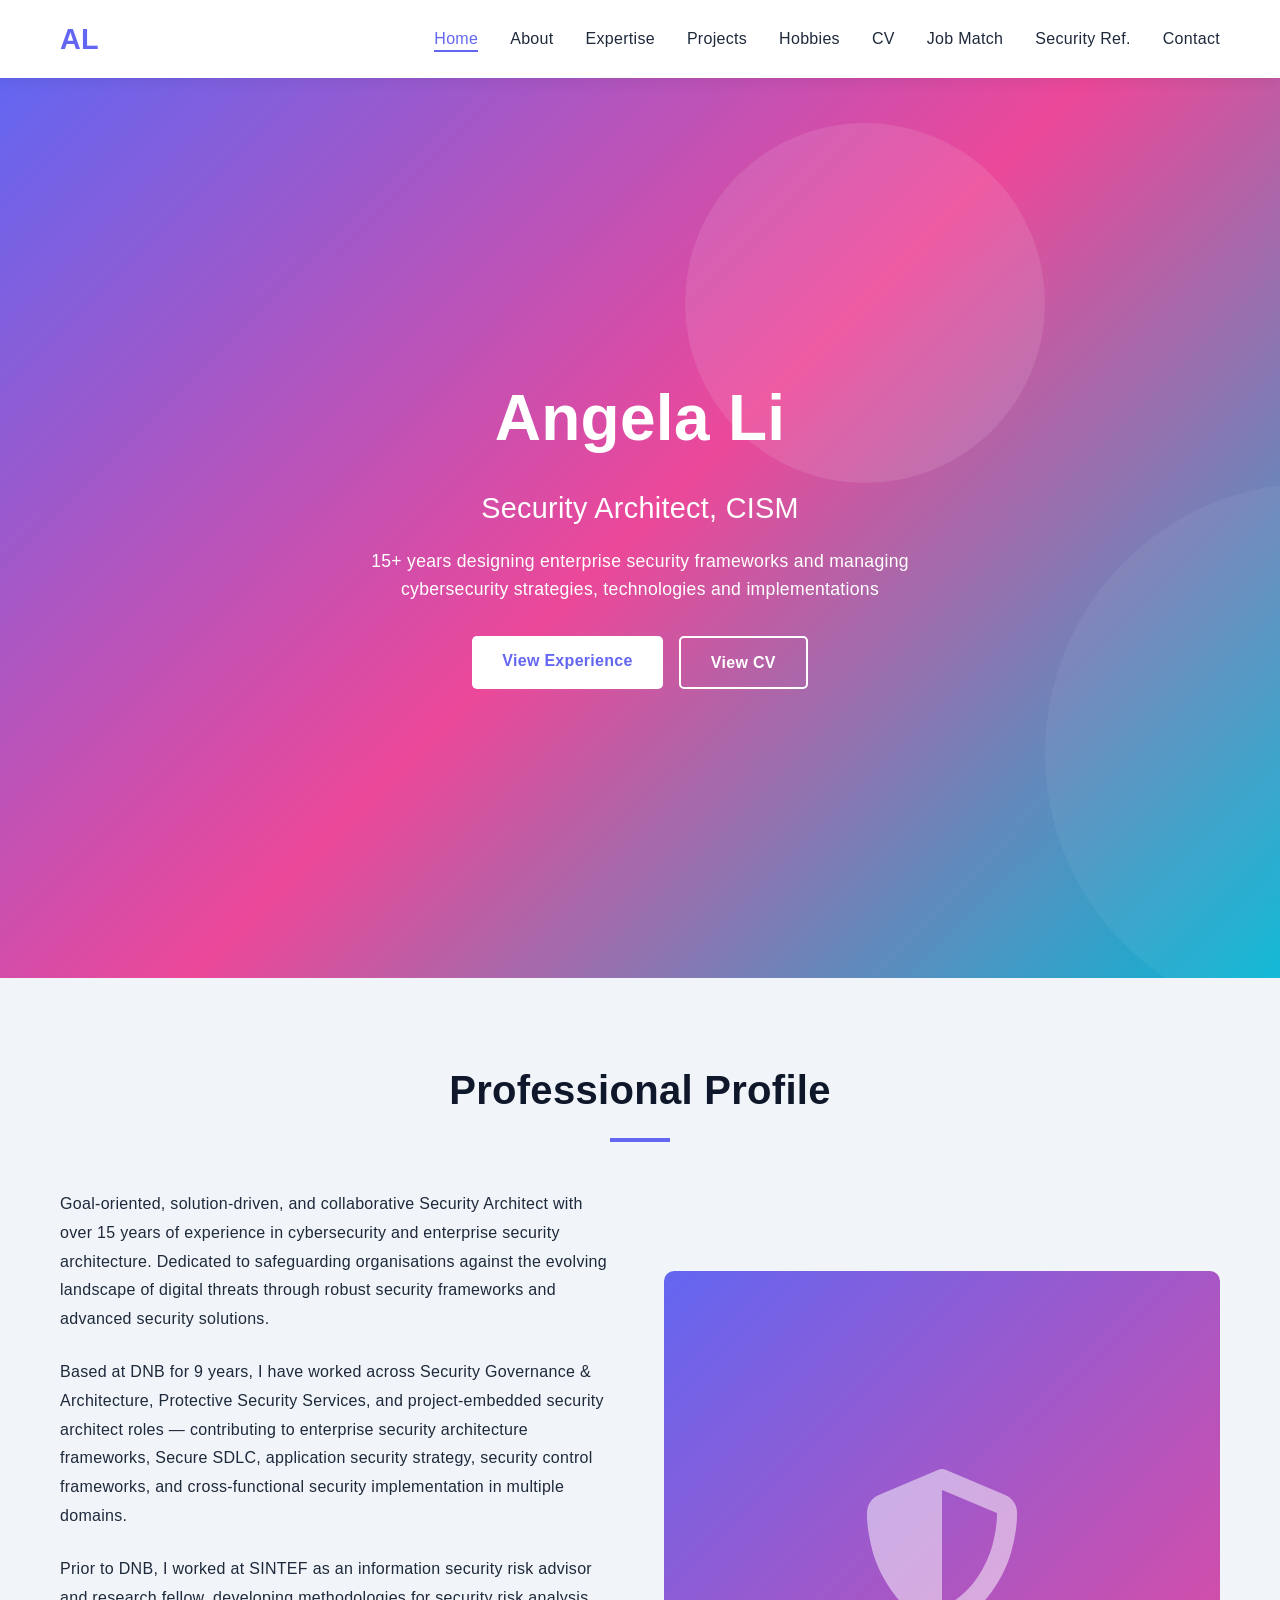
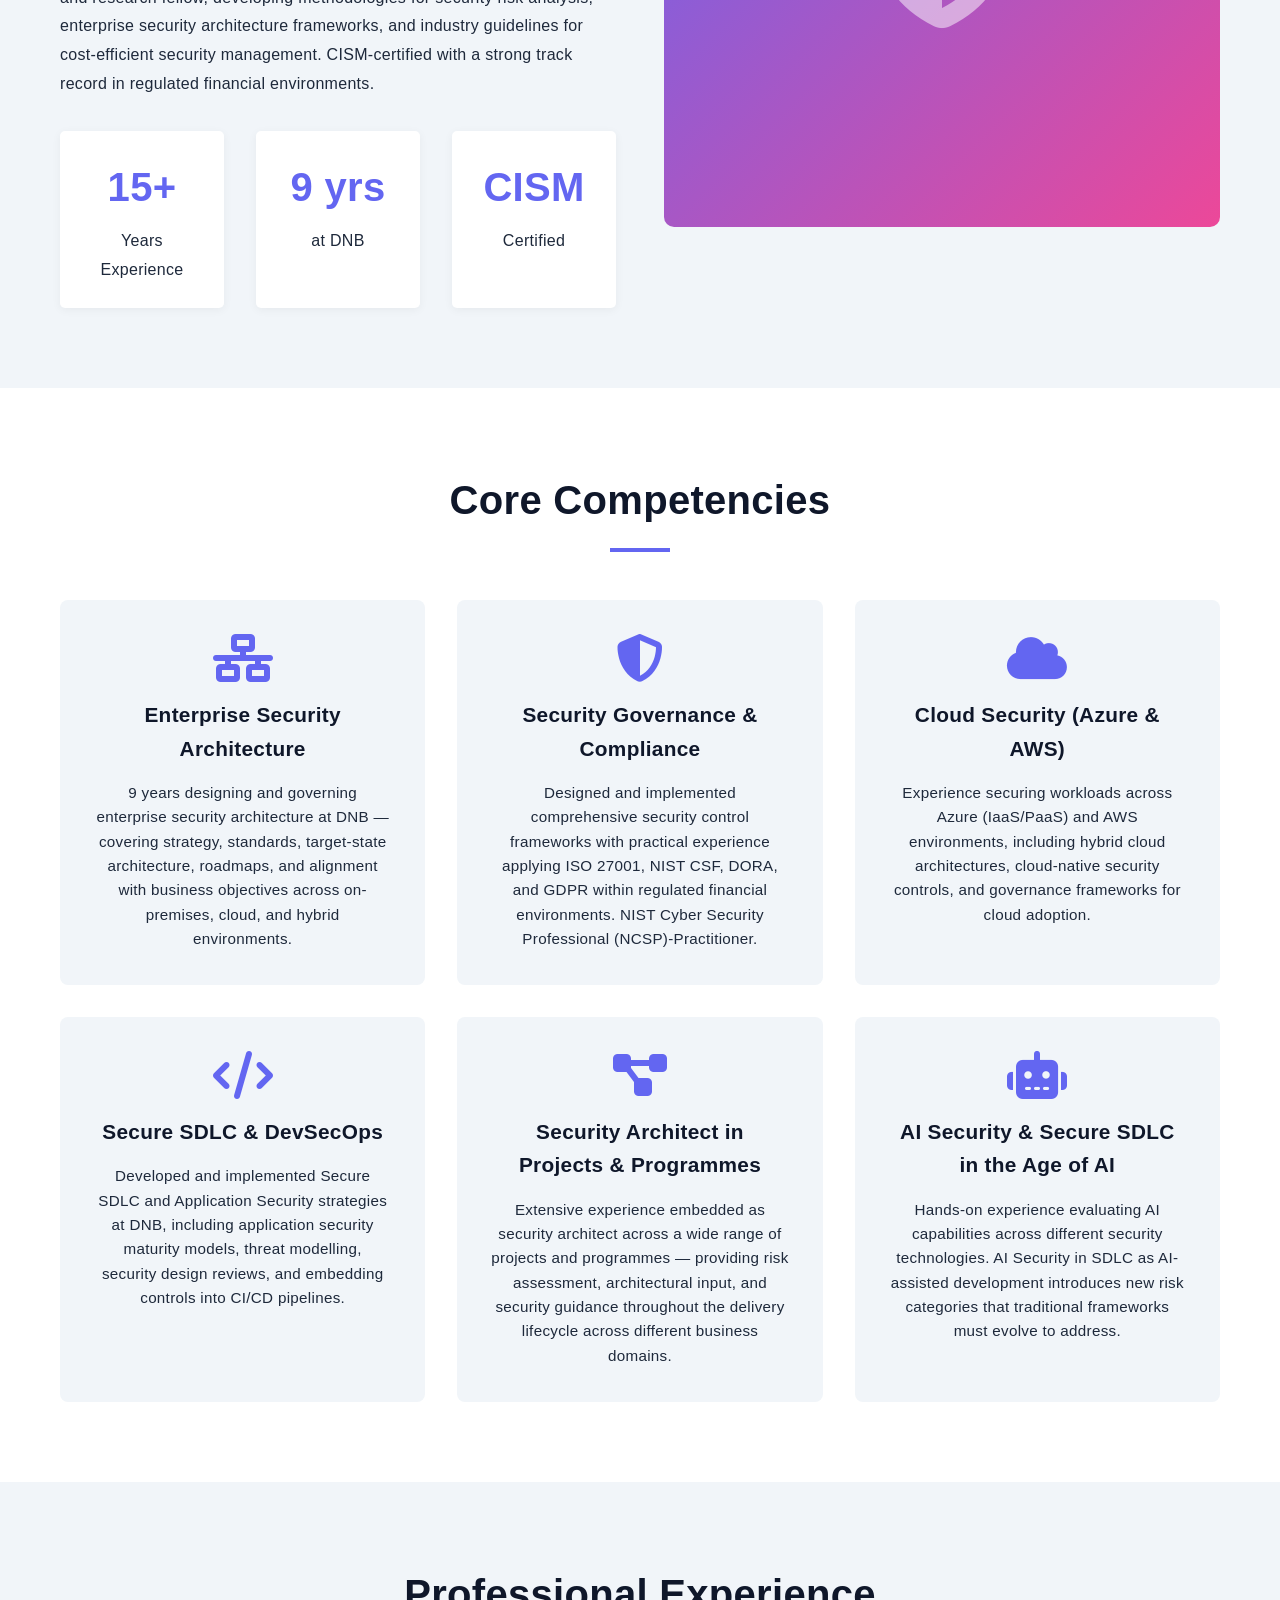
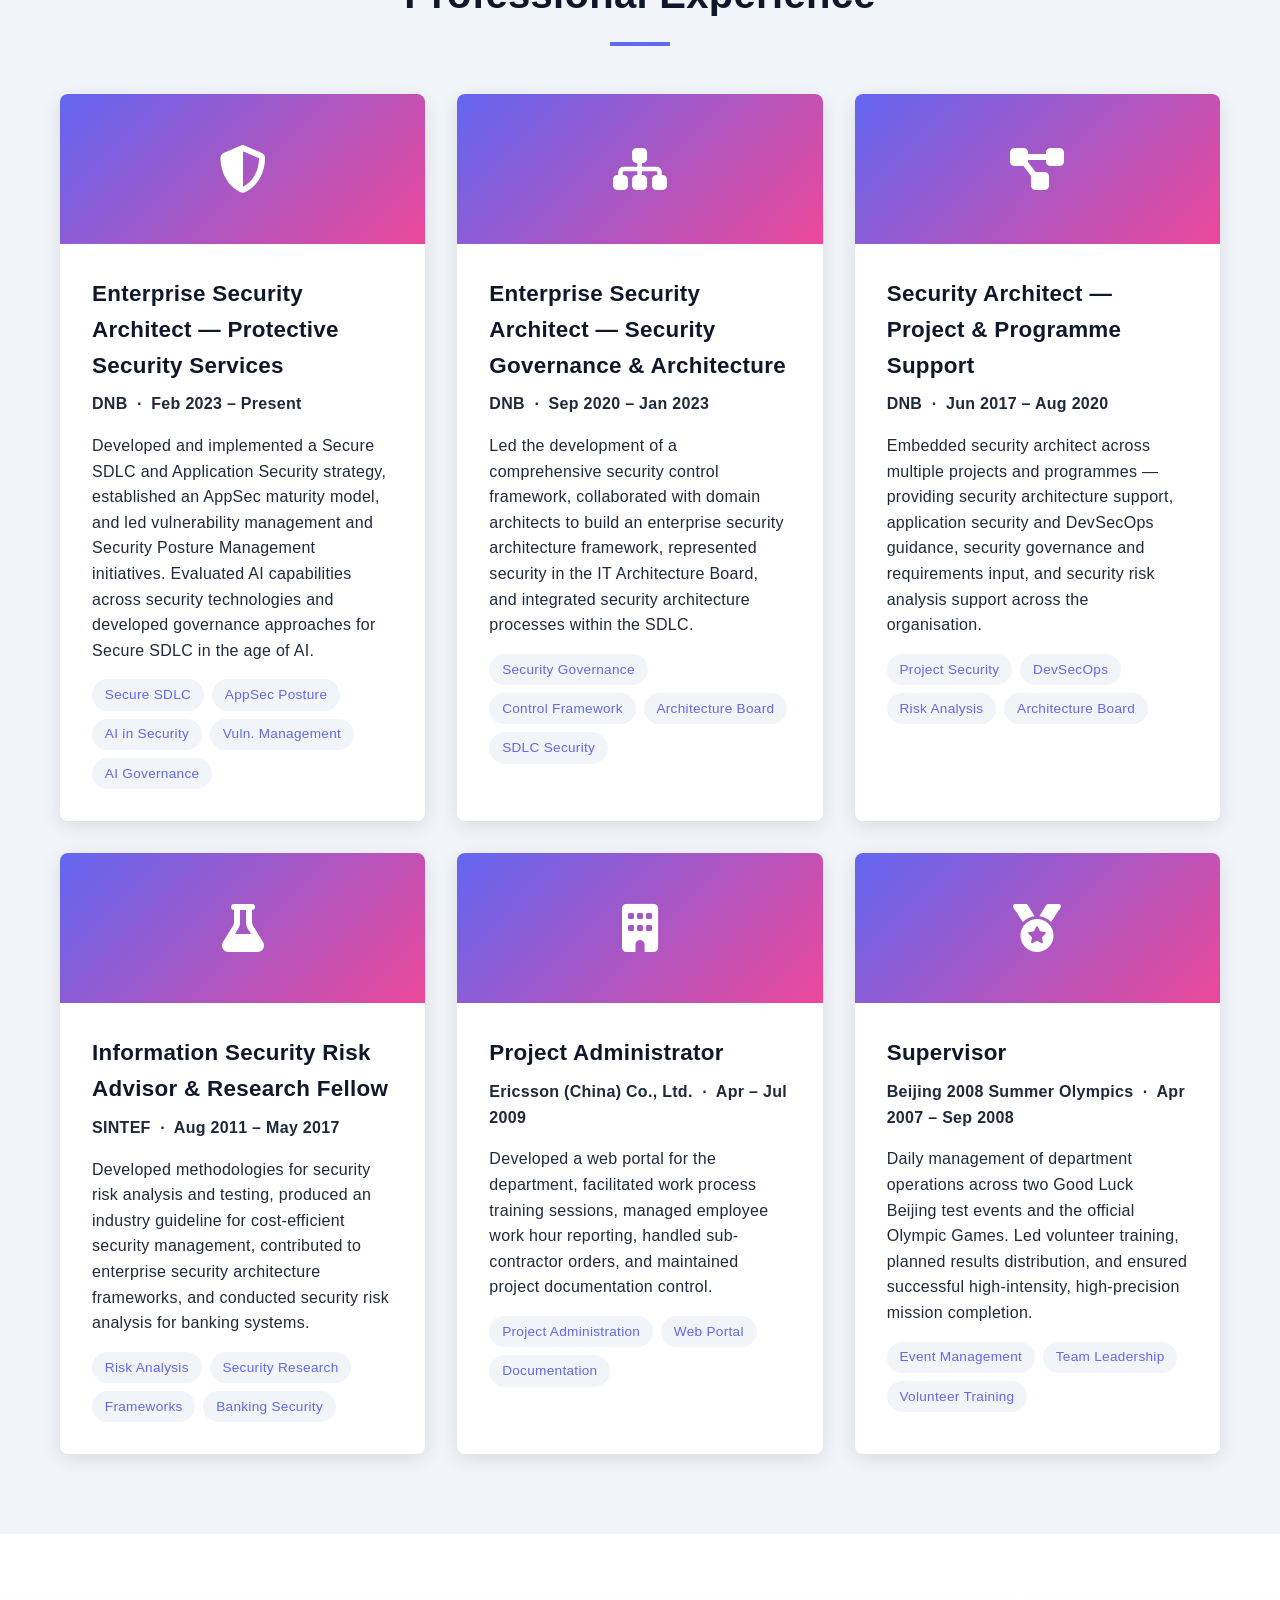
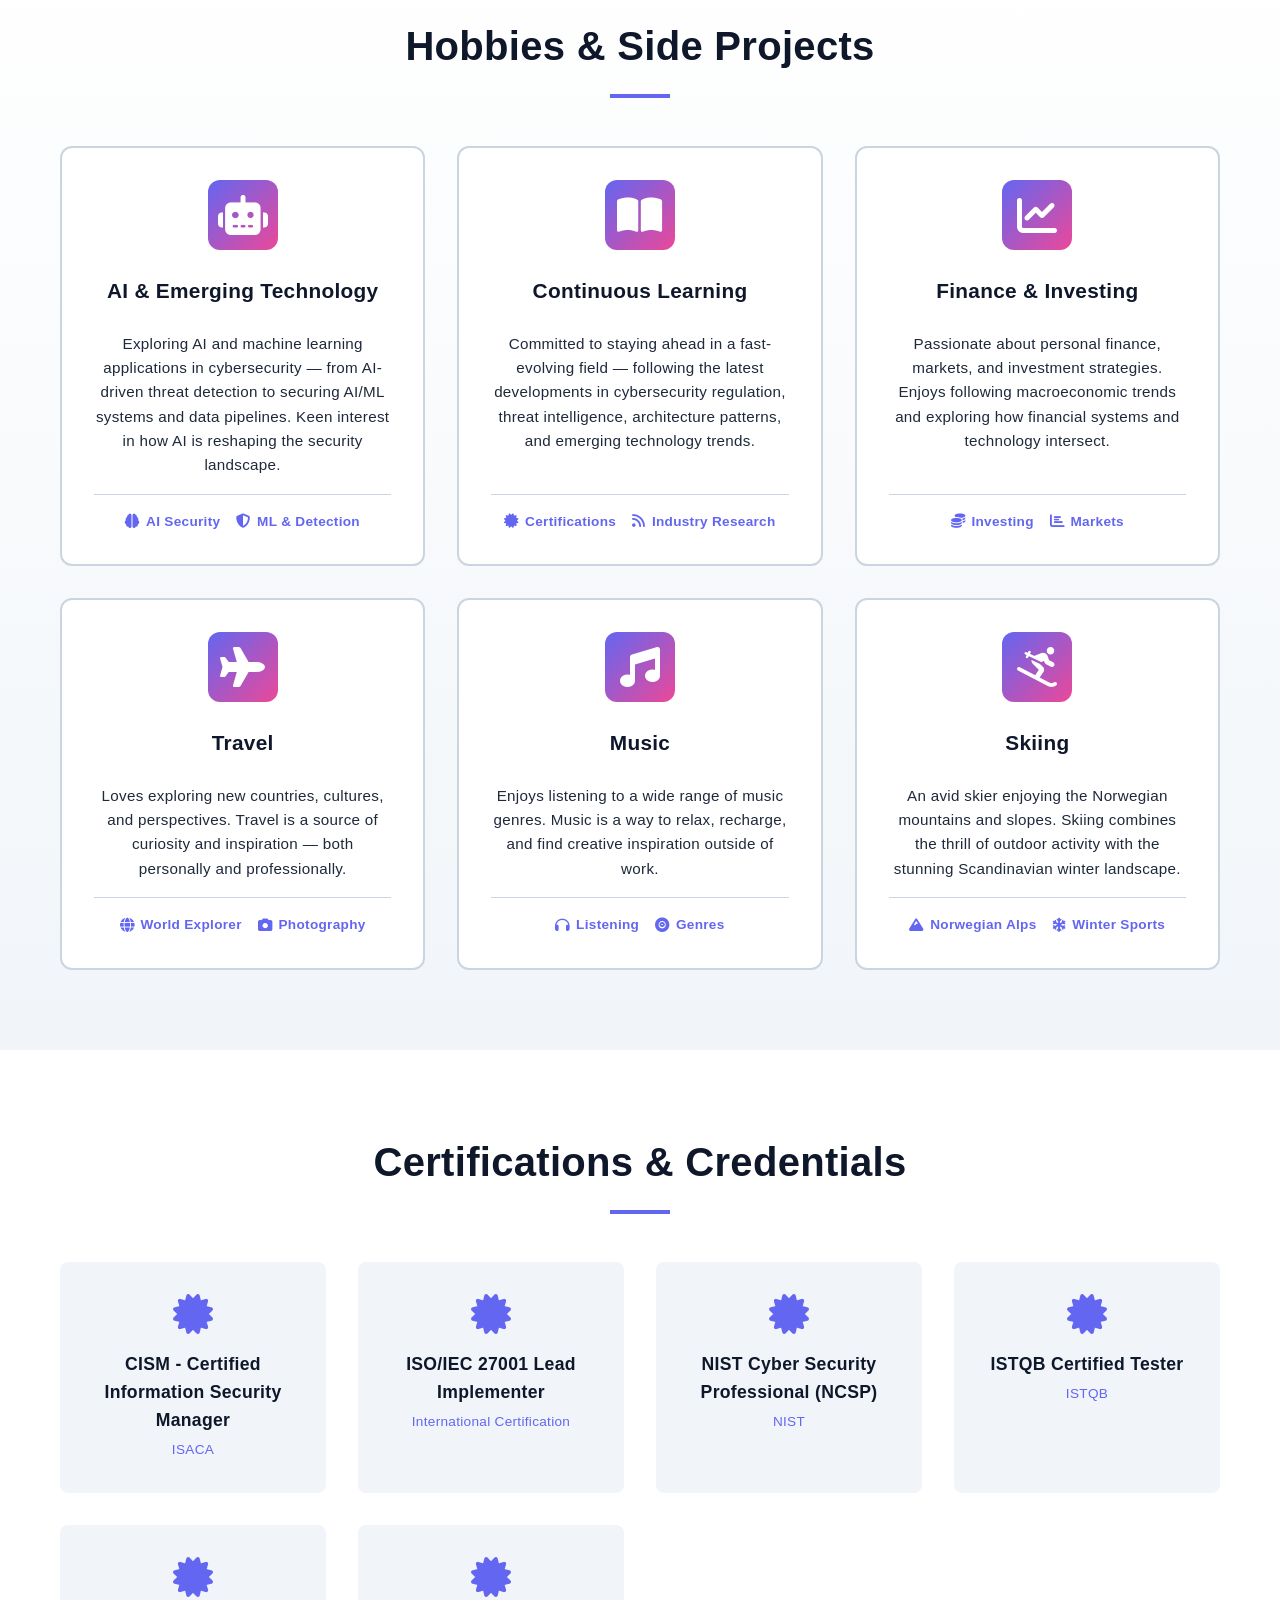
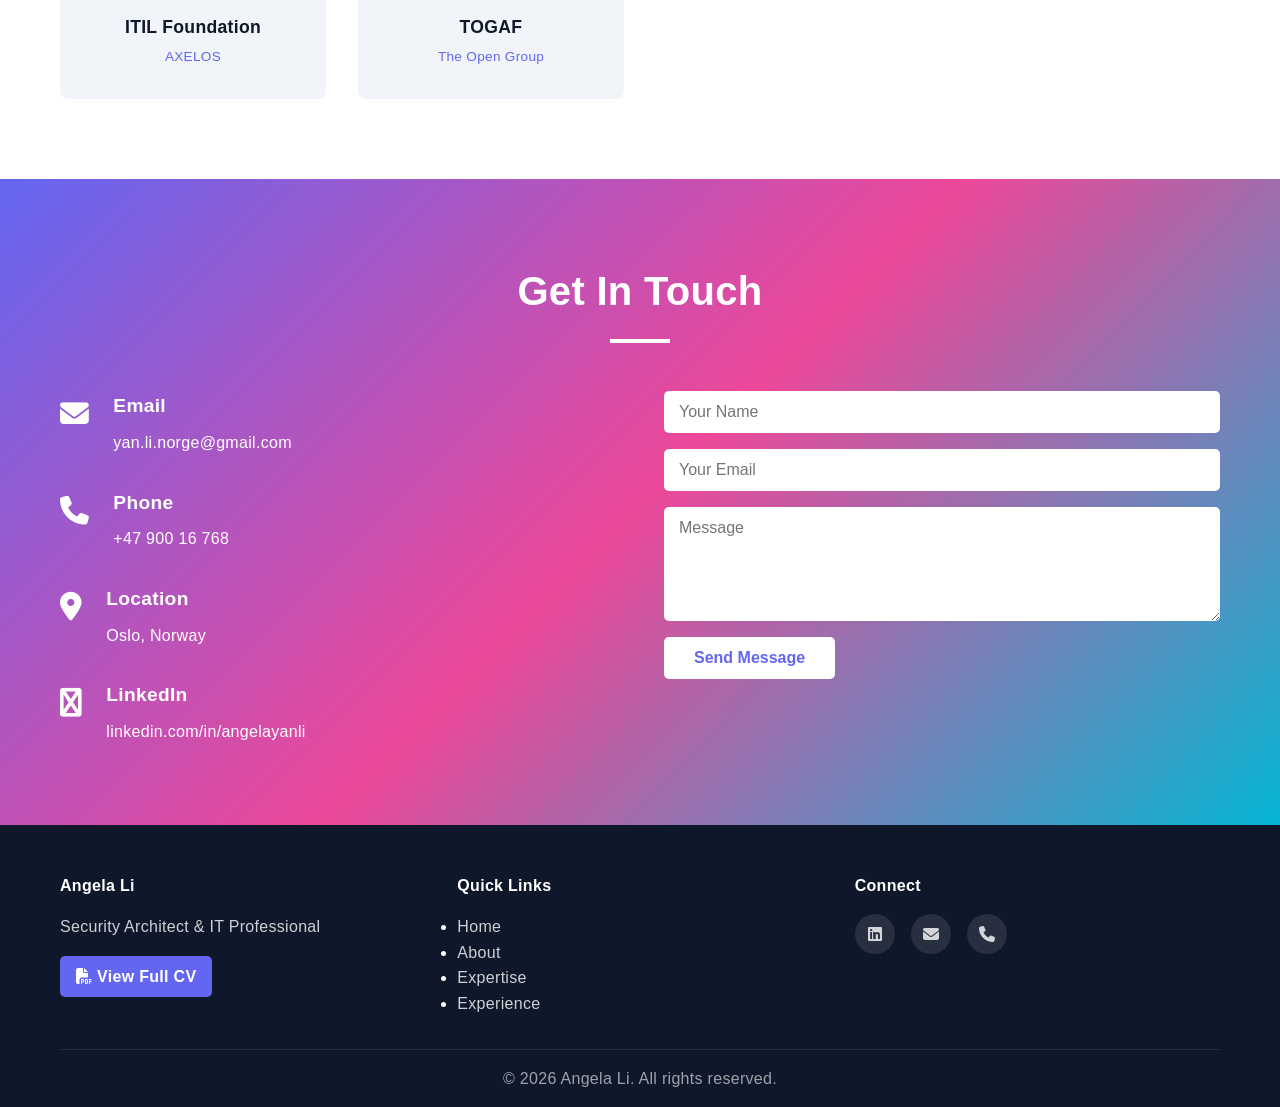
==== commit b5b7fc58: "Add Security Reference Architecture page with capability model and domain cards" ====
--- a/index.html
+++ b/index.html
@@ -22,6 +22,7 @@
                 <li><a href="#hobbies" class="nav-link">Hobbies</a></li>
                 <li><a href="cv.html" class="nav-link">CV</a></li>
                 <li><a href="job-match.html" class="nav-link">Job Match</a></li>
+                <li><a href="security-ref.html" class="nav-link">Security Ref.</a></li>
                 <li><a href="#contact" class="nav-link">Contact</a></li>
             </ul>
             <div class="hamburger">
